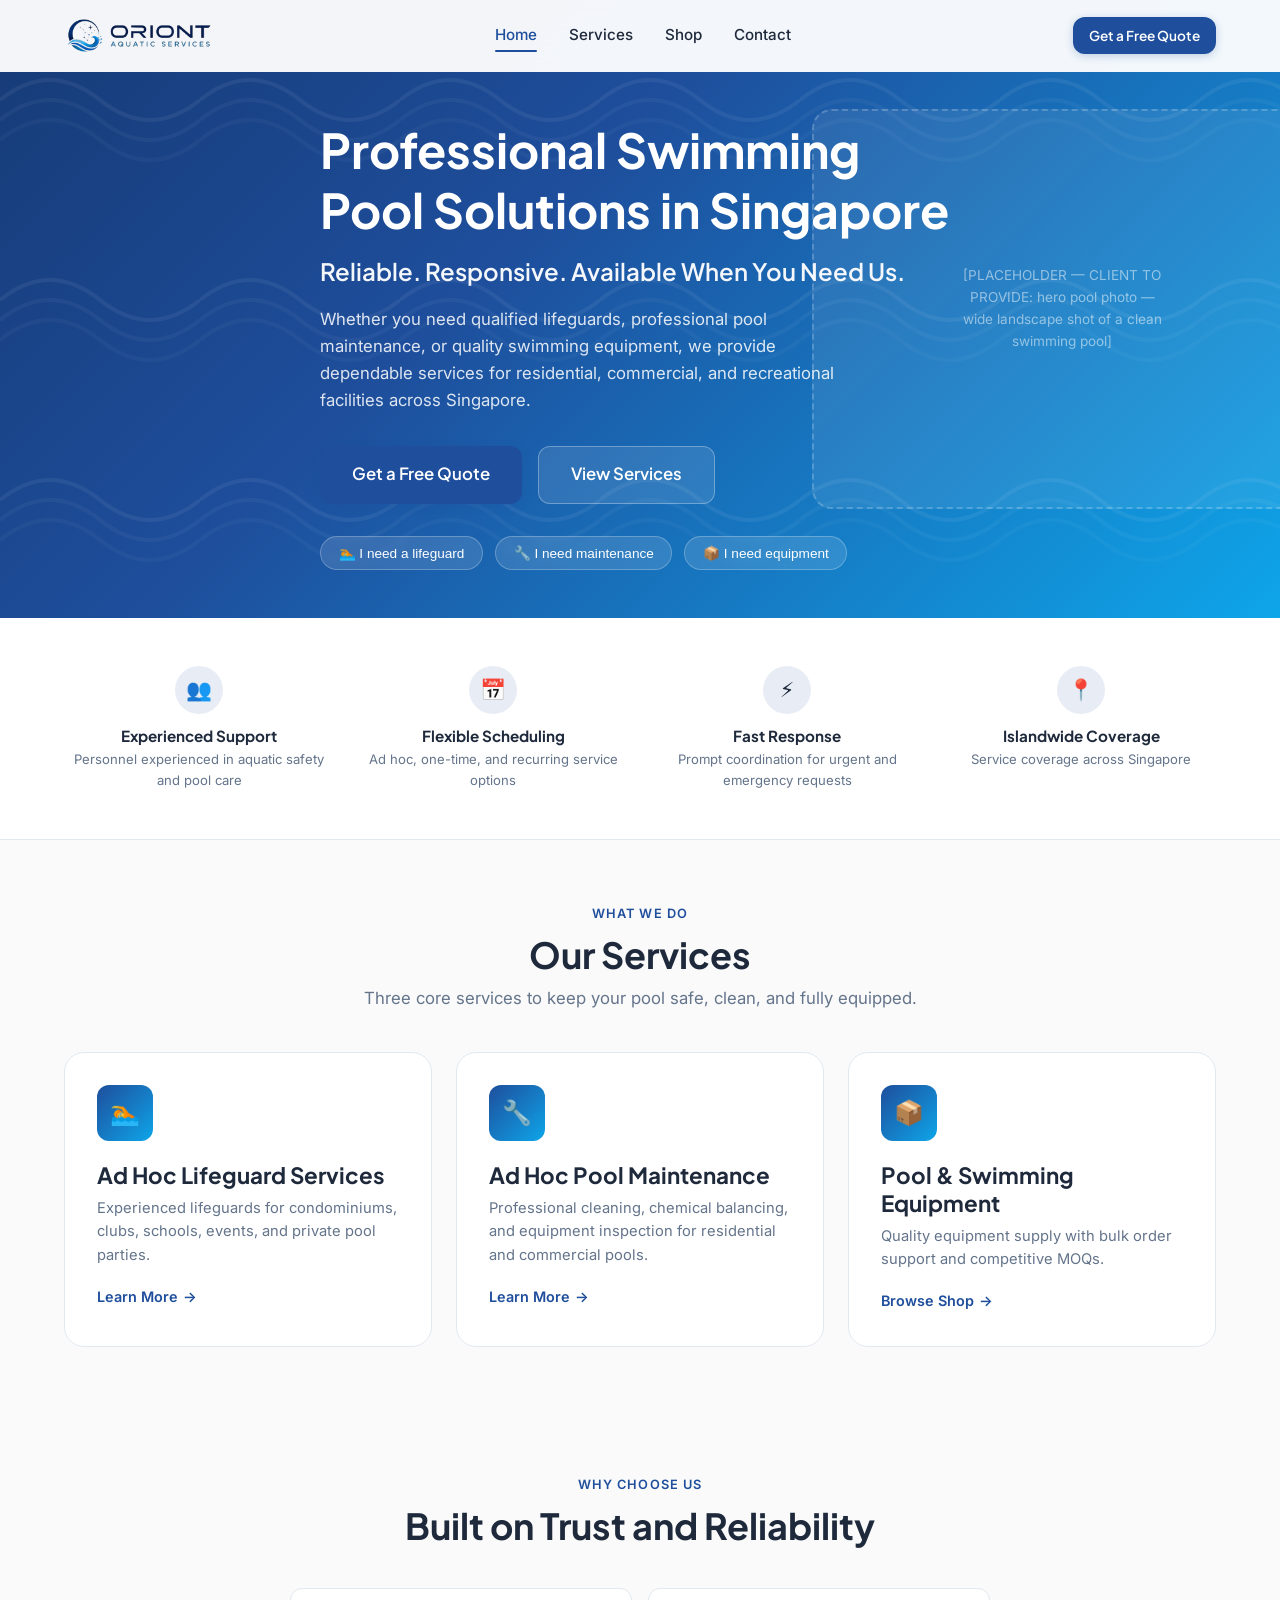
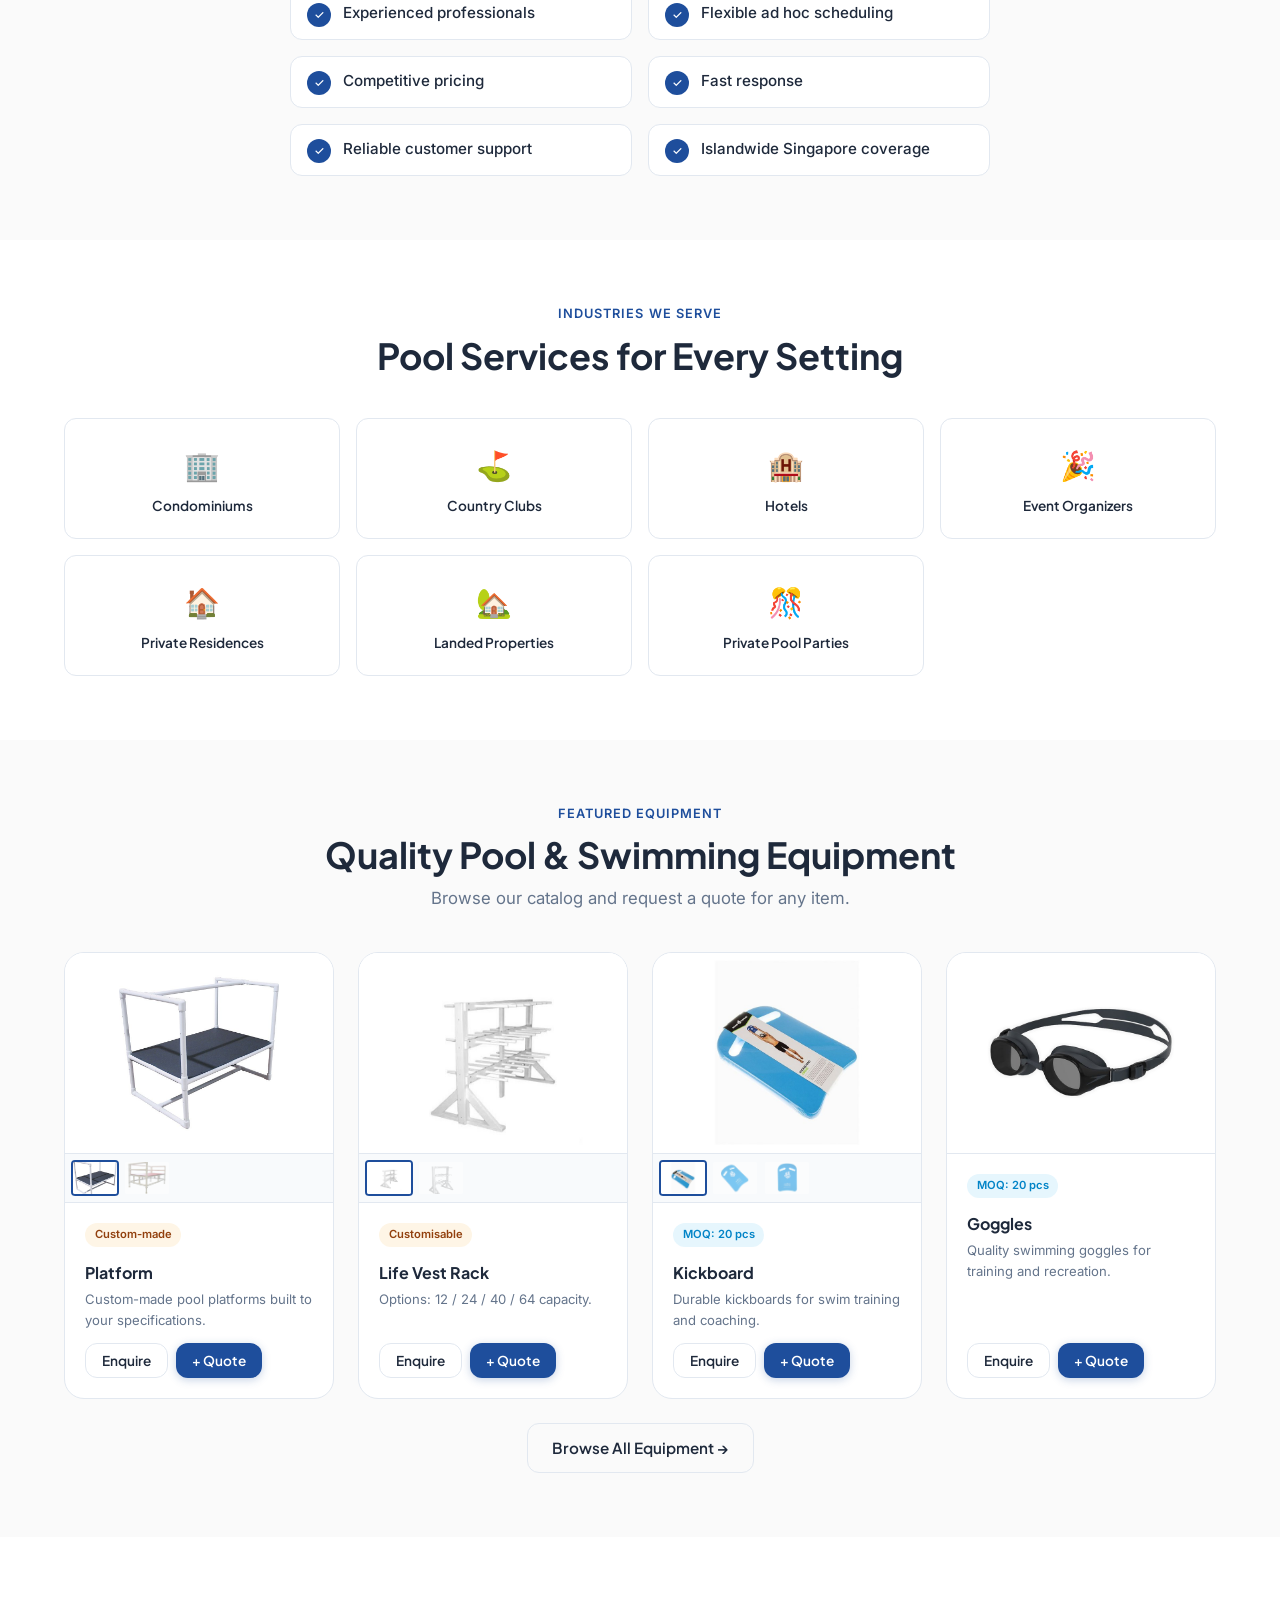
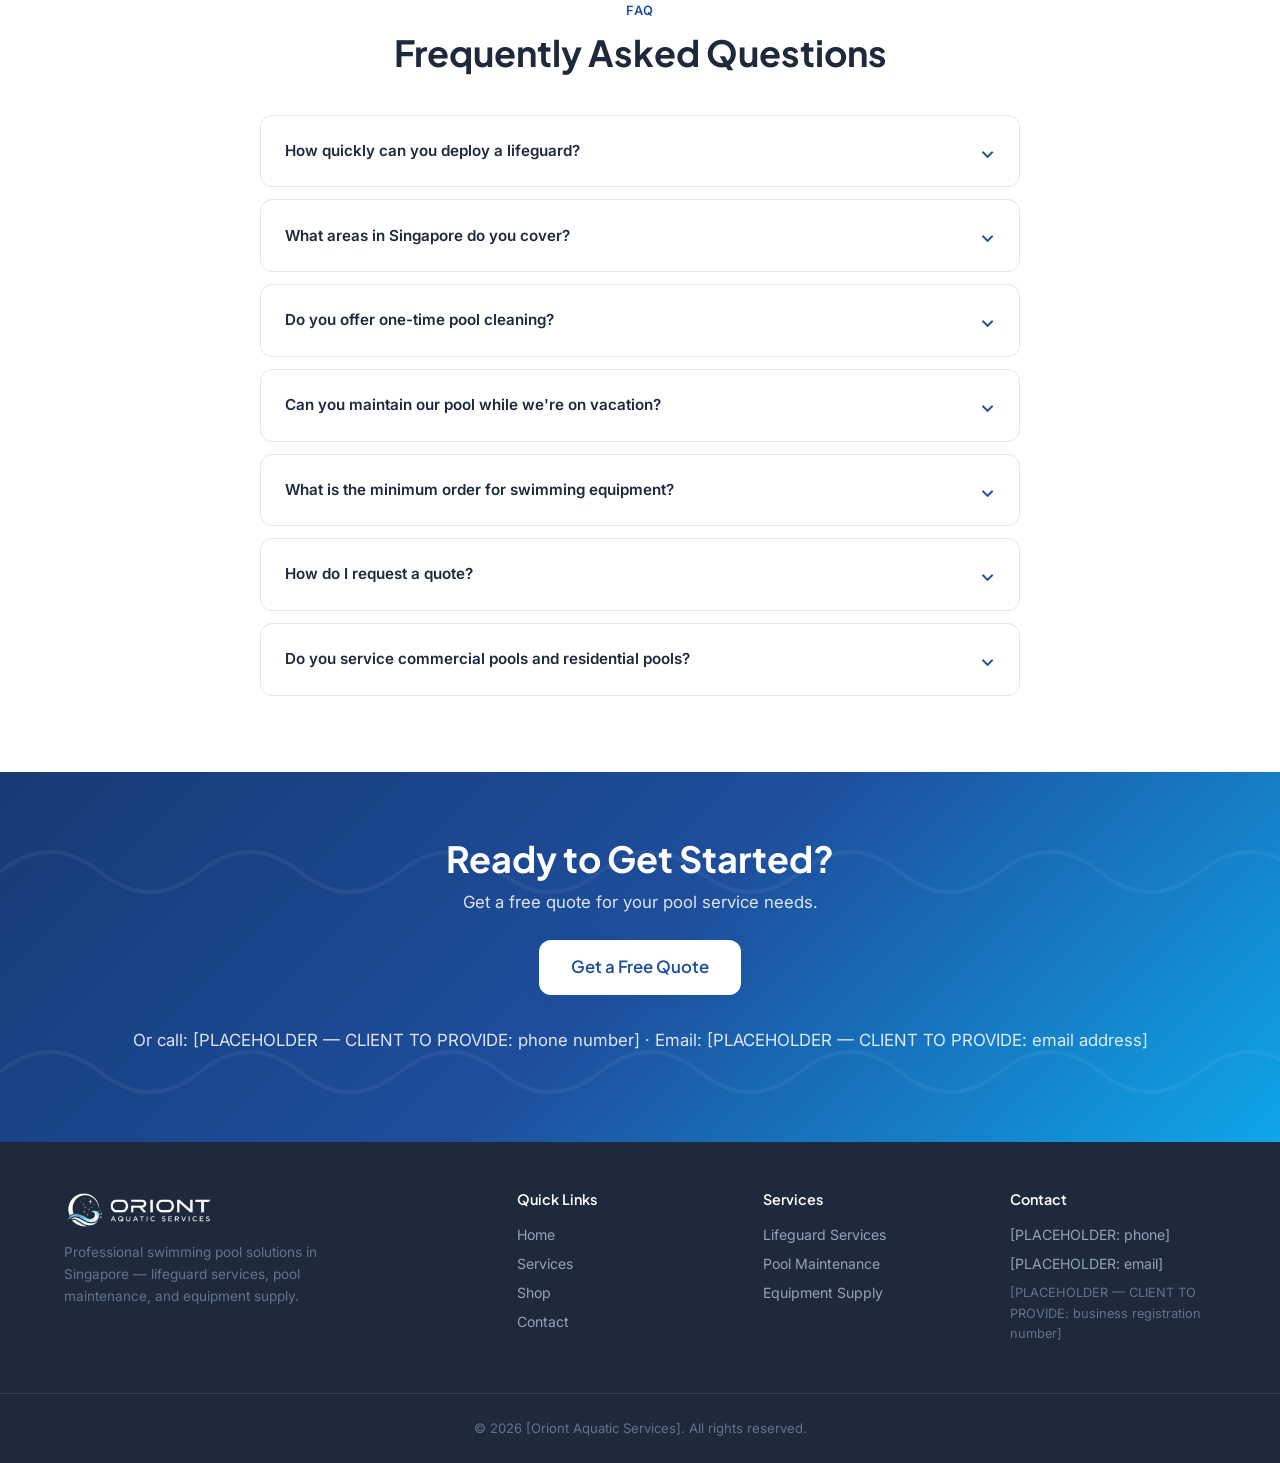
==== index.html @ c2a4c240 "Replace goggle_transparent.png with goggle_white.png, fix merge conflict" ====
<!DOCTYPE html>
<html lang="en">
<head>
  <meta charset="UTF-8">
  <meta name="viewport" content="width=device-width, initial-scale=1.0">
  <title>Oriont Aquatic Services | Lifeguard · Maintenance · Equipment Singapore</title>
  <meta name="description" content="Professional swimming pool solutions in Singapore — ad hoc lifeguard services, pool maintenance, and quality pool & swimming equipment supply. Get a free quote.">
  <link rel="preconnect" href="https://fonts.googleapis.com">
  <link rel="preconnect" href="https://fonts.gstatic.com" crossorigin>
  <link href="https://fonts.googleapis.com/css2?family=Plus+Jakarta+Sans:wght@400;500;600;700&family=Inter:wght@400;500;600&display=swap" rel="stylesheet">
  <link rel="stylesheet" href="css/style.css?v=11">
  <script type="application/ld+json">
  {
    "@context": "https://schema.org",
    "@type": "LocalBusiness",
    "name": "[Oriont Aquatic Services]",
    "description": "Professional swimming pool solutions in Singapore — lifeguard services, pool maintenance, and equipment supply.",
    "areaServed": "Singapore"
  }
  </script>
</head>
<body>

<!-- ===== HEADER ===== -->
<header class="header">
  <div class="container">
    <a href="index.html" class="logo">
      <img src="images/oriont-logo.png" alt="Oriont Aquatic Services">
    </a>
    <nav class="nav-links">
      <a href="index.html">Home</a>
      <a href="services.html">Services</a>
      <a href="shop.html">Shop</a>
      <a href="contact.html">Contact</a>
    </nav>
    <div class="nav-cta">
      <a href="contact.html" class="btn btn-primary btn-sm">Get a Free Quote</a>
      <button class="hamburger" aria-label="Menu"><span></span><span></span><span></span></button>
    </div>
  </div>
</header>

<!-- ===== HERO ===== -->
<section class="hero">
  <div class="container">
    <div class="hero-content">
      <h1>Professional Swimming Pool Solutions in Singapore</h1>
      <p class="subhead">Reliable. Responsive. Available When You Need Us.</p>
      <p class="hero-body">Whether you need qualified lifeguards, professional pool maintenance, or quality swimming equipment, we provide dependable services for residential, commercial, and recreational facilities across Singapore.</p>
      <div class="hero-cta-group">
        <a href="contact.html" class="btn btn-primary btn-lg">Get a Free Quote</a>
        <a href="services.html" class="btn btn-secondary btn-lg">View Services</a>
      </div>
      <div class="service-selector">
        <button class="service-chip" data-service="lifeguard">🏊 I need a lifeguard</button>
        <button class="service-chip" data-service="maintenance">🔧 I need maintenance</button>
        <button class="service-chip" data-service="equipment">📦 I need equipment</button>
      </div>
    </div>
    <div class="hero-image-placeholder">
      <span>[PLACEHOLDER — CLIENT TO PROVIDE: hero pool photo — wide landscape shot of a clean swimming pool]</span>
    </div>
  </div>
</section>

<!-- ===== TRUST INDICATORS ===== -->
<section class="trust-bar">
  <div class="container">
    <div class="trust-grid">
      <div class="trust-item">
        <div class="icon">👥</div>
        <h4>Experienced Support</h4>
        <p>Personnel experienced in aquatic safety and pool care</p>
      </div>
      <div class="trust-item">
        <div class="icon">📅</div>
        <h4>Flexible Scheduling</h4>
        <p>Ad hoc, one-time, and recurring service options</p>
      </div>
      <div class="trust-item">
        <div class="icon">⚡</div>
        <h4>Fast Response</h4>
        <p>Prompt coordination for urgent and emergency requests</p>
      </div>
      <div class="trust-item">
        <div class="icon">📍</div>
        <h4>Islandwide Coverage</h4>
        <p>Service coverage across Singapore</p>
      </div>
    </div>
  </div>
</section>

<!-- ===== SERVICES OVERVIEW ===== -->
<section class="section">
  <div class="container">
    <div class="section-header">
      <div class="eyebrow">What We Do</div>
      <h2>Our Services</h2>
      <p>Three core services to keep your pool safe, clean, and fully equipped.</p>
    </div>
    <div class="cards-grid">
      <a href="services.html#lifeguard" class="service-card">
        <div class="card-icon">🏊</div>
        <h3>Ad Hoc Lifeguard Services</h3>
        <p>Experienced lifeguards for condominiums, clubs, schools, events, and private pool parties.</p>
        <span class="card-link">Learn More</span>
      </a>
      <a href="services.html#maintenance" class="service-card">
        <div class="card-icon">🔧</div>
        <h3>Ad Hoc Pool Maintenance</h3>
        <p>Professional cleaning, chemical balancing, and equipment inspection for residential and commercial pools.</p>
        <span class="card-link">Learn More</span>
      </a>
      <a href="shop.html" class="service-card">
        <div class="card-icon">📦</div>
        <h3>Pool & Swimming Equipment</h3>
        <p>Quality equipment supply with bulk order support and competitive MOQs.</p>
        <span class="card-link">Browse Shop</span>
      </a>
    </div>
  </div>
</section>

<!-- ===== WHY CHOOSE US ===== -->
<section class="section">
  <div class="container">
    <div class="section-header">
      <div class="eyebrow">Why Choose Us</div>
      <h2>Built on Trust and Reliability</h2>
    </div>
    <div class="why-list">
      <div class="why-item"><span class="check">✓</span><span>Experienced professionals</span></div>
      <div class="why-item"><span class="check">✓</span><span>Flexible ad hoc scheduling</span></div>
      <div class="why-item"><span class="check">✓</span><span>Competitive pricing</span></div>
      <div class="why-item"><span class="check">✓</span><span>Fast response</span></div>
      <div class="why-item"><span class="check">✓</span><span>Reliable customer support</span></div>
      <div class="why-item"><span class="check">✓</span><span>Islandwide Singapore coverage</span></div>
    </div>
  </div>
</section>

<!-- ===== INDUSTRIES SERVED ===== -->
<section class="section" style="background: var(--color-surface);">
  <div class="container">
    <div class="section-header">
      <div class="eyebrow">Industries We Serve</div>
      <h2>Pool Services for Every Setting</h2>
    </div>
    <div class="industries-grid">
      <div class="industry-item"><div class="icon">🏢</div><h4>Condominiums</h4></div>
      <div class="industry-item"><div class="icon">⛳</div><h4>Country Clubs</h4></div>
      <div class="industry-item"><div class="icon">🏨</div><h4>Hotels</h4></div>
      <div class="industry-item"><div class="icon">🎉</div><h4>Event Organizers</h4></div>
      <div class="industry-item"><div class="icon">🏠</div><h4>Private Residences</h4></div>
      <div class="industry-item"><div class="icon">🏡</div><h4>Landed Properties</h4></div>
      <div class="industry-item"><div class="icon">🎊</div><h4>Private Pool Parties</h4></div>
    </div>
  </div>
</section>

<!-- ===== FEATURED PRODUCTS ===== -->
<section class="section">
  <div class="container">
    <div class="section-header">
      <div class="eyebrow">Featured Equipment</div>
      <h2>Quality Pool & Swimming Equipment</h2>
      <p>Browse our catalog and request a quote for any item.</p>
    </div>
    <div class="product-grid">
      <div class="product-card product-platform">
        <div class="product-gallery">
            <div class="gallery-main">
              <img src="images/products/platform-1.jpg" alt="Platform — custom-made">
              <img src="images/products/platform-2.jpg" alt="Platform — alternate view">
            </div>
            <div class="gallery-thumbs">
              <img src="images/products/platform-1.jpg" alt="" class="active">
              <img src="images/products/platform-2.jpg" alt="">
            </div>
          </div>
          <div class="product-info">
            <div class="gallery-badge-row">
              <span class="product-badge" style="background:rgba(245,158,11,0.1);color:#92400E;">Custom-made</span>
            </div>
            <h3>Platform</h3>
            <p class="desc">Custom-made pool platforms built to your specifications.</p>
            <div class="product-actions">
              <button class="btn btn-secondary btn-sm" data-enquire="Platform (Custom-made)">Enquire</button>
              <button class="btn btn-primary btn-sm" data-add-quote="Platform (Custom-made)">+ Quote</button>
            </div>
          </div>
      </div>
      <div class="product-card product-life-vest-rack">
        <div class="product-gallery">
            <div class="gallery-main">
              <img src="images/products/life-vest-rack-1.jpg" alt="Life Vest Rack">
              <img src="images/products/life-vest-rack-3.jpg" alt="Life Vest Rack — alternate view">
            </div>
            <div class="gallery-thumbs">
              <img src="images/products/life-vest-rack-1.jpg" alt="" class="active">
              <img src="images/products/life-vest-rack-3.jpg" alt="">
            </div>
          </div>
          <div class="product-info">
            <div class="gallery-badge-row">
              <span class="product-badge" style="background:rgba(245,158,11,0.1);color:#92400E;">Customisable</span>
            </div>
            <h3>Life Vest Rack</h3>
            <p class="desc">Options: 12 / 24 / 40 / 64 capacity.</p>
            <div class="product-actions">
              <button class="btn btn-secondary btn-sm" data-enquire="Life Vest Rack (Customisable — 12/24/40/64 capacity)">Enquire</button>
              <button class="btn btn-primary btn-sm" data-add-quote="Life Vest Rack (Customisable)">+ Quote</button>
            </div>
          </div>
      </div>
      <div class="product-card product-kickboard">
        <div class="product-gallery">
            <div class="gallery-main">
              <img src="images/products/kickboard-1.jpg" alt="Kickboard">
              <img src="images/products/kickboard-2.jpg" alt="Kickboard — alternate view">
              <img src="images/products/kickboard-3.jpg" alt="Kickboard — alternate view">
            </div>
            <div class="gallery-thumbs">
              <img src="images/products/kickboard-1.jpg" alt="" class="active">
              <img src="images/products/kickboard-2.jpg" alt="">
              <img src="images/products/kickboard-3.jpg" alt="">
            </div>
          </div>
          <div class="product-info">
            <div class="gallery-badge-row">
              <span class="product-badge moq">MOQ: 20 pcs</span>
            </div>
            <h3>Kickboard</h3>
            <p class="desc">Durable kickboards for swim training and coaching.</p>
            <div class="product-actions">
              <button class="btn btn-secondary btn-sm" data-enquire="Kickboard" data-moq="20">Enquire</button>
              <button class="btn btn-primary btn-sm" data-add-quote="Kickboard" data-moq="20">+ Quote</button>
            </div>
          </div>
      </div>
      <div class="product-card product-goggle">
        <div class="product-gallery">
            <div class="gallery-main">
              <img src="images/products/goggle_white.png" alt="Swimming Goggle">
            </div>
          </div>
          <div class="product-info">
            <div class="gallery-badge-row">
              <span class="product-badge moq">MOQ: 20 pcs</span>
            </div>
            <h3>Goggles</h3>
            <p class="desc">Quality swimming goggles for training and recreation.</p>
            <div class="product-actions">
              <button class="btn btn-secondary btn-sm" data-enquire="Goggles" data-moq="20">Enquire</button>
              <button class="btn btn-primary btn-sm" data-add-quote="Goggles" data-moq="20">+ Quote</button>
            </div>
          </div>
      </div>
    </div>
    <div class="text-center mt-3">
      <a href="shop.html" class="btn btn-secondary">Browse All Equipment →</a>
    </div>
  </div>
</section>

<!-- ===== FAQ ===== -->
<section class="section" style="background: var(--color-surface);">
  <div class="container">
    <div class="section-header">
      <div class="eyebrow">FAQ</div>
      <h2>Frequently Asked Questions</h2>
    </div>
    <div class="faq-list">
      <div class="faq-item">
        <div class="faq-question">How quickly can you deploy a lifeguard? <span class="arrow">⌄</span></div>
        <div class="faq-answer"><p>We aim to respond to urgent requests as promptly as possible. Response time depends on availability and location. Contact us for same-day or next-day coordination.</p></div>
      </div>
      <div class="faq-item">
        <div class="faq-question">What areas in Singapore do you cover? <span class="arrow">⌄</span></div>
        <div class="faq-answer"><p>We provide pool services across Singapore, including condominiums, private residences, commercial properties, and recreational facilities.</p></div>
      </div>
      <div class="faq-item">
        <div class="faq-question">Do you offer one-time pool cleaning? <span class="arrow">⌄</span></div>
        <div class="faq-answer"><p>Yes. Our ad hoc pool maintenance includes one-time cleaning, weekly maintenance, emergency service, and vacation property maintenance.</p></div>
      </div>
      <div class="faq-item">
        <div class="faq-question">Can you maintain our pool while we're on vacation? <span class="arrow">⌄</span></div>
        <div class="faq-answer"><p>Yes. Vacation property maintenance is one of our service options. We can schedule regular visits to keep your pool clean and safe while you're away.</p></div>
      </div>
      <div class="faq-item">
        <div class="faq-question">What is the minimum order for swimming equipment? <span class="arrow">⌄</span></div>
        <div class="faq-answer"><p>Minimum order quantities vary by product. Swimming equipment typically has a MOQ of 20 pieces. Contact us for specific MOQ details per item.</p></div>
      </div>
      <div class="faq-item">
        <div class="faq-question">How do I request a quote? <span class="arrow">⌄</span></div>
        <div class="faq-answer"><p>Click "Get a Free Quote" anywhere on our site, fill out the quote form with your service or product needs, and we'll get back to you. You can also reach us.</p></div>
      </div>
      <div class="faq-item">
        <div class="faq-question">Do you service commercial pools and residential pools? <span class="arrow">⌄</span></div>
        <div class="faq-answer"><p>Yes. We provide lifeguard services and pool maintenance for both commercial facilities (condominiums, clubs, hotels, schools) and private residential pools.</p></div>
      </div>
    </div>
  </div>
</section>

<!-- ===== CONTACT CTA ===== -->
<section class="cta-section section">
  <div class="container">
    <h2>Ready to Get Started?</h2>
    <p>Get a free quote for your pool service needs.</p>
    <div class="hero-cta-group" style="justify-content: center;">
      <a href="contact.html" class="btn btn-primary btn-lg" style="background:#fff;color:var(--color-primary);">Get a Free Quote</a>
    </div>
    <div class="contact-info">
      <p>Or call: [PLACEHOLDER — CLIENT TO PROVIDE: phone number] · Email: [PLACEHOLDER — CLIENT TO PROVIDE: email address]</p>
    </div>
  </div>
</section>

<!-- ===== FOOTER ===== -->
<footer class="footer">
  <div class="container">
    <div class="footer-brand">
      <a href="index.html" class="logo"><img src="images/oriont-logo-light.png" alt="Oriont Aquatic Services"></a>
      <p>Professional swimming pool solutions in Singapore — lifeguard services, pool maintenance, and equipment supply.</p>
    </div>
    <div>
      <h4>Quick Links</h4>
      <a href="index.html">Home</a>
      <a href="services.html">Services</a>
      <a href="shop.html">Shop</a>
      <a href="contact.html">Contact</a>
    </div>
    <div>
      <h4>Services</h4>
      <a href="services.html#lifeguard">Lifeguard Services</a>
      <a href="services.html#maintenance">Pool Maintenance</a>
      <a href="shop.html">Equipment Supply</a>
    </div>
    <div>
      <h4>Contact</h4>
      <a href="tel:+65XXXXXXXX">[PLACEHOLDER: phone]</a>
      
      <a href="mailto:info@example.com">[PLACEHOLDER: email]</a>
      <p style="color:#64748B;font-size:0.8rem;margin-top:0.5rem;">[PLACEHOLDER — CLIENT TO PROVIDE: business registration number]</p>
    </div>
  </div>
  <div class="footer-bottom">
    © 2026 [Oriont Aquatic Services]. All rights reserved.
  </div>
</footer>

<!-- ===== MOBILE STICKY CTA BAR ===== -->
<div class="mobile-cta-bar">
  <div class="bar-content">
    <a href="contact.html" class="btn btn-primary">Get a Quote</a>
  </div>
</div>

<!-- ===== QUOTE INDICATOR + MODAL ===== -->
<a href="#" class="quote-indicator btn btn-primary">
  📋 Quote List <span class="quote-count">0</span>
</a>
<div class="modal-overlay">
  <div class="modal">
    <button class="modal-close">×</button>
    <h3>Your Quote List</h3>
    <div class="quote-items"></div>
    <a href="contact.html?quote=1" class="btn btn-primary btn-block">Submit Quote Request</a>
  </div>
</div>

<script src="js/main.js?v=6"></script>
</body>
</html>
---- css/style.css ----
/* ============================================
   POOL SERVICES WEBSITE — DESIGN SYSTEM
   ============================================ */

:root {
  /* Colors */
  --color-primary: #1E4E9C;
  --color-primary-dark: #163A75;
  --color-primary-light: #93C5FD;
  --color-base: #FAFAFA;
  --color-surface: #FFFFFF;
  --color-text: #1E293B;
  --color-text-muted: #64748B;
  --color-border: #E2E8F0;
  --color-accent: #0EA5E9;
  --color-accent-dark: #0284C7;

  /* Typography */
  --font-heading: 'Plus Jakarta Sans', system-ui, -apple-system, sans-serif;
  --font-body: 'Inter', system-ui, -apple-system, sans-serif;

  /* Spacing & Radius */
  --radius-sm: 8px;
  --radius-md: 12px;
  --radius-lg: 20px;
  --shadow-card: 0 1px 3px rgba(0,0,0,0.08), 0 1px 2px rgba(0,0,0,0.04);
  --shadow-hover: 0 4px 16px rgba(30,78,156,0.12);
  --shadow-hero: 0 8px 32px rgba(0,0,0,0.12);
  --max-width: 1200px;
  --header-height: 72px;
}

/* ============================================
   RESET & BASE
   ============================================ */
*, *::before, *::after { box-sizing: border-box; margin: 0; padding: 0; }

html { scroll-behavior: smooth; font-size: 16px; }

body {
  font-family: var(--font-body);
  color: var(--color-text);
  background: var(--color-base);
  line-height: 1.6;
  -webkit-font-smoothing: antialiased;
  overflow-x: hidden;
}

h1, h2, h3, h4 { font-family: var(--font-heading); font-weight: 700; line-height: 1.25; color: var(--color-text); }
h1 { font-size: clamp(1.8rem, 4vw, 3rem); }
h2 { font-size: clamp(1.5rem, 3vw, 2.25rem); }
h3 { font-size: clamp(1.15rem, 2vw, 1.4rem); }
p { margin-bottom: 1rem; color: var(--color-text-muted); }
a { text-decoration: none; color: var(--color-primary); transition: color 0.2s; }
a:hover { color: var(--color-primary-dark); }
img { max-width: 100%; display: block; }
ul { list-style: none; }

/* ============================================
   LAYOUT HELPERS
   ============================================ */
.container { max-width: var(--max-width); margin: 0 auto; padding: 0 1.5rem; }
.section { padding: 4rem 0; }
.section-tight { padding: 3rem 0; }
.text-center { text-align: center; }
.mt-1 { margin-top: 0.5rem; } .mt-2 { margin-top: 1rem; } .mt-3 { margin-top: 1.5rem; }
.mb-1 { margin-bottom: 0.5rem; } .mb-2 { margin-bottom: 1rem; } .mb-3 { margin-bottom: 1.5rem; }
.eyebrow { font-size: 0.8rem; font-weight: 600; letter-spacing: 0.08em; text-transform: uppercase; color: var(--color-primary); margin-bottom: 0.5rem; }

/* ============================================
   BUTTONS
   ============================================ */
.btn {
  display: inline-flex; align-items: center; gap: 0.5rem;
  padding: 0.75rem 1.5rem; border-radius: var(--radius-md);
  font-family: var(--font-heading); font-weight: 600; font-size: 0.95rem;
  border: none; cursor: pointer; transition: all 0.25s ease;
  text-decoration: none; white-space: nowrap;
}
.btn-primary {
  background: var(--color-primary); color: #fff;
  box-shadow: 0 2px 8px rgba(30,78,156,0.25);
}
.btn-primary:hover { background: var(--color-primary-dark); color: #fff; transform: translateY(-1px); box-shadow: 0 4px 16px rgba(30,78,156,0.3); }
.btn-secondary {
  background: transparent; color: var(--color-text); border: 1.5px solid var(--color-border);
}
.btn-secondary:hover { border-color: var(--color-primary); color: var(--color-primary); }
.btn-sm { padding: 0.5rem 1rem; font-size: 0.85rem; }
.btn-lg { padding: 0.9rem 2rem; font-size: 1.05rem; }
.btn-block { width: 100%; justify-content: center; }

/* Ripple hover effect */
.btn-primary { position: relative; overflow: hidden; }
.btn-primary::after {
  content: ''; position: absolute; top: 50%; left: 50%;
  width: 0; height: 0; border-radius: 50%; background: rgba(255,255,255,0.3);
  transform: translate(-50%, -50%); transition: width 0.5s, height 0.5s;
}
.btn-primary:hover::after { width: 300px; height: 300px; }

/* ============================================
   HEADER / NAV
   ============================================ */
.header {
  position: fixed; top: 0; left: 0; right: 0; z-index: 1000;
  height: var(--header-height); display: flex; align-items: center;
  background: rgba(255,255,255,0.95); backdrop-filter: blur(12px);
  border-bottom: 1px solid transparent; transition: all 0.3s ease;
}
.header.scrolled { border-bottom-color: var(--color-border); box-shadow: 0 1px 8px rgba(0,0,0,0.05); }
.header .container { display: flex; align-items: center; justify-content: space-between; width: 100%; }

.logo { display: flex; align-items: center; gap: 0.5rem; font-family: var(--font-heading); font-weight: 700; font-size: 1.1rem; color: var(--color-text); }
.logo img { height: 40px; width: auto; object-fit: contain; }
.footer .logo img { height: 40px; }
.logo-icon { width: 36px; height: 36px; border-radius: var(--radius-sm); background: var(--color-primary); display: flex; align-items: center; justify-content: center; color: #fff; font-size: 1.2rem; }

.nav-links { display: flex; align-items: center; gap: 2rem; }
.nav-links a { color: var(--color-text); font-weight: 500; font-size: 0.95rem; position: relative; }
.nav-links a:hover, .nav-links a.active { color: var(--color-primary); }
.nav-links a.active::after { content: ''; position: absolute; bottom: -4px; left: 0; right: 0; height: 2px; background: var(--color-primary); border-radius: 1px; }
.nav-cta { display: flex; align-items: center; gap: 0.75rem; }

.hamburger { display: none; flex-direction: column; gap: 5px; cursor: pointer; background: none; border: none; padding: 0; }
.hamburger span { width: 24px; height: 2px; background: var(--color-text); border-radius: 1px; transition: all 0.3s; }
.hamburger.open span:nth-child(1) { transform: rotate(45deg) translate(5px, 5px); }
.hamburger.open span:nth-child(2) { opacity: 0; }
.hamburger.open span:nth-child(3) { transform: rotate(-45deg) translate(5px, -5px); }

/* ============================================
   HERO
   ============================================ */
.hero {
  position: relative; min-height: 600px; display: flex; align-items: center;
  padding-top: var(--header-height);
  background: linear-gradient(135deg, #163A75 0%, #1E4E9C 40%, #0EA5E9 100%);
  overflow: hidden;
}
.hero::before {
  content: ''; position: absolute; inset: 0;
  background: url("data:image/svg+xml,%3Csvg xmlns='http://www.w3.org/2000/svg' width='100' height='100' viewBox='0 0 100 100'%3E%3Cpath d='M0 50 Q25 30 50 50 T100 50' stroke='rgba(255,255,255,0.06)' fill='none' stroke-width='2'/%3E%3Cpath d='M0 60 Q25 40 50 60 T100 60' stroke='rgba(255,255,255,0.04)' fill='none' stroke-width='2'/%3E%3Cpath d='M0 70 Q25 50 50 70 T100 70' stroke='rgba(255,255,255,0.03)' fill='none' stroke-width='2'/%3E%3C/svg%3E");
  background-size: 200px;
}
.hero-content { position: relative; z-index: 2; max-width: 640px; padding: 3rem 0; }
.hero h1 { color: #fff; margin-bottom: 0.75rem; }
.hero .subhead { font-size: clamp(1.1rem, 2.5vw, 1.5rem); color: rgba(255,255,255,0.95); font-weight: 600; margin-bottom: 1rem; font-family: var(--font-heading); }
.hero .hero-body { font-size: 1.05rem; color: rgba(255,255,255,0.85); margin-bottom: 2rem; max-width: 540px; }
.hero-cta-group { display: flex; gap: 1rem; flex-wrap: wrap; margin-bottom: 2rem; }
.hero .btn-secondary { background: rgba(255,255,255,0.1); color: #fff; border-color: rgba(255,255,255,0.3); }
.hero .btn-secondary:hover { background: rgba(255,255,255,0.2); border-color: rgba(255,255,255,0.5); }

/* Service selector */
.service-selector { display: flex; gap: 0.75rem; flex-wrap: wrap; }
.service-chip {
  background: rgba(255,255,255,0.12); border: 1px solid rgba(255,255,255,0.25);
  color: #fff; padding: 0.5rem 1.1rem; border-radius: 999px; font-size: 0.85rem;
  font-weight: 500; cursor: pointer; transition: all 0.25s; backdrop-filter: blur(4px);
}
.service-chip:hover { background: rgba(255,255,255,0.22); border-color: rgba(255,255,255,0.45); }
.service-chip.selected { background: #fff; color: var(--color-primary); border-color: #fff; }

/* Hero placeholder image area */
.hero-image-placeholder {
  position: absolute; right: -2rem; top: 50%; transform: translateY(-50%);
  width: 45%; max-width: 500px; height: 400px;
  border-radius: var(--radius-lg); background: rgba(255,255,255,0.08);
  border: 2px dashed rgba(255,255,255,0.2); display: flex; align-items: center; justify-content: center;
  z-index: 1;
}
.hero-image-placeholder span { color: rgba(255,255,255,0.5); font-size: 0.85rem; text-align: center; max-width: 200px; }

/* ============================================
   TRUST INDICATORS
   ============================================ */
.trust-bar { background: var(--color-surface); border-bottom: 1px solid var(--color-border); }
.trust-grid { display: grid; grid-template-columns: repeat(4, 1fr); gap: 1.5rem; padding: 2.5rem 0; }
.trust-item { text-align: center; padding: 0.5rem; border-radius: var(--radius-md); transition: all 0.25s; cursor: default; }
.trust-item:hover { background: rgba(30,78,156,0.04); transform: translateY(-2px); }
.trust-item .icon { width: 48px; height: 48px; margin: 0 auto 0.75rem; border-radius: 50%; background: rgba(30,78,156,0.1); display: flex; align-items: center; justify-content: center; font-size: 1.3rem; }
.trust-item h4 { font-size: 0.95rem; margin-bottom: 0.25rem; }
.trust-item p { font-size: 0.82rem; margin-bottom: 0; }

/* ============================================
   SERVICE CARDS
   ============================================ */
.cards-grid { display: grid; grid-template-columns: repeat(3, 1fr); gap: 1.5rem; }
.service-card {
  background: var(--color-surface); border-radius: var(--radius-lg); padding: 2rem;
  border: 1px solid var(--color-border); transition: all 0.3s ease; position: relative; overflow: hidden;
}
.service-card::before { content: ''; position: absolute; bottom: 0; left: 0; right: 0; height: 3px; background: var(--color-primary); transform: scaleX(0); transform-origin: left; transition: transform 0.3s; }
.service-card:hover { box-shadow: var(--shadow-hover); border-color: var(--color-primary-light); transform: translateY(-4px); }
.service-card:hover::before { transform: scaleX(1); }
.service-card .card-icon { width: 56px; height: 56px; border-radius: var(--radius-md); background: linear-gradient(135deg, var(--color-primary), var(--color-accent)); display: flex; align-items: center; justify-content: center; font-size: 1.5rem; margin-bottom: 1.25rem; }
.service-card h3 { margin-bottom: 0.5rem; }
.service-card p { font-size: 0.92rem; margin-bottom: 1rem; }
.service-card .card-link { font-weight: 600; font-size: 0.9rem; display: inline-flex; align-items: center; gap: 0.3rem; }
.service-card .card-link::after { content: '→'; transition: transform 0.2s; }
.service-card .card-link:hover::after { transform: translateX(3px); }

/* ============================================
   ABOUT SUMMARY
   ============================================ */
.about-summary { display: grid; grid-template-columns: 1fr 1fr; gap: 3rem; align-items: center; }
.about-image-placeholder {
  border-radius: var(--radius-lg); min-height: 320px; background: linear-gradient(135deg, #E2E8F0, #CBD5E1);
  border: 2px dashed var(--color-border); display: flex; align-items: center; justify-content: center; color: var(--color-text-muted); font-size: 0.85rem; text-align: center; padding: 1rem;
}

/* ============================================
   WHY CHOOSE US
   ============================================ */
.why-list { display: grid; grid-template-columns: 1fr 1fr; gap: 1rem; max-width: 700px; margin: 0 auto; }
.why-item { display: flex; align-items: flex-start; gap: 0.75rem; padding: 0.75rem 1rem; border-radius: var(--radius-md); background: var(--color-surface); border: 1px solid var(--color-border); }
.why-item .check { width: 24px; height: 24px; border-radius: 50%; background: var(--color-primary); color: #fff; display: flex; align-items: center; justify-content: center; font-size: 0.75rem; flex-shrink: 0; margin-top: 2px; }
.why-item span { font-weight: 500; font-size: 0.95rem; color: var(--color-text); }

/* ============================================
   INDUSTRIES GRID
   ============================================ */
.industries-grid { display: grid; grid-template-columns: repeat(4, 1fr); gap: 1rem; }
.industry-item { background: var(--color-surface); border: 1px solid var(--color-border); border-radius: var(--radius-md); padding: 1.5rem 1rem; text-align: center; transition: all 0.25s; }
.industry-item:hover { border-color: var(--color-primary-light); transform: translateY(-2px); box-shadow: var(--shadow-card); }
.industry-item .icon { font-size: 1.8rem; margin-bottom: 0.5rem; }
.industry-item h4 { font-size: 0.85rem; font-weight: 600; }

/* ============================================
   PRODUCT CARDS
   ============================================ */
.product-grid { display: grid; grid-template-columns: repeat(4, 1fr); gap: 1.5rem; }
.product-card {
  background: var(--color-surface); border-radius: var(--radius-lg); overflow: hidden;
  border: 1px solid var(--color-border); transition: all 0.3s ease; display: flex; flex-direction: column;
}
.product-card:hover { box-shadow: var(--shadow-hover); border-color: var(--color-primary-light); transform: translateY(-3px); }
.product-image-placeholder {
  aspect-ratio: 4/3; background: linear-gradient(135deg, #E2E8F0, #F1F5F9);
  border-bottom: 1px solid var(--color-border); display: flex; align-items: center; justify-content: center; color: var(--color-text-muted); font-size: 0.8rem; text-align: center; padding: 1rem;
}
.product-info { padding: 1.25rem; display: flex; flex-direction: column; flex: 1; }
.product-badge { display: inline-block; font-size: 0.7rem; font-weight: 600; padding: 0.2rem 0.6rem; border-radius: 999px; background: rgba(30,78,156,0.1); color: var(--color-primary); margin-bottom: 0.5rem; width: fit-content; }
.product-badge.moq { background: rgba(14,165,233,0.1); color: var(--color-accent-dark); }
.product-card h3 { font-size: 1rem; margin-bottom: 0.35rem; }
.product-card .desc { font-size: 0.82rem; margin-bottom: 0.75rem; flex: 1; }
.product-actions { display: flex; gap: 0.5rem; margin-top: auto; }

/* ============================================
   FAQ ACCORDION
   ============================================ */
.faq-list { max-width: 760px; margin: 0 auto; }
.faq-item { background: var(--color-surface); border: 1px solid var(--color-border); border-radius: var(--radius-md); margin-bottom: 0.75rem; overflow: hidden; transition: box-shadow 0.2s; }
.faq-item:hover { box-shadow: var(--shadow-card); }
.faq-question { padding: 1.25rem 1.5rem; cursor: pointer; display: flex; justify-content: space-between; align-items: center; font-weight: 600; font-size: 0.95rem; color: var(--color-text); user-select: none; }
.faq-question .arrow { transition: transform 0.3s; font-size: 1.2rem; color: var(--color-primary); flex-shrink: 0; margin-left: 1rem; }
.faq-item.open .faq-question .arrow { transform: rotate(180deg); }
.faq-answer { max-height: 0; overflow: hidden; transition: max-height 0.3s ease, padding 0.3s ease; padding: 0 1.5rem; }
.faq-item.open .faq-answer { max-height: 300px; padding-bottom: 1.25rem; }
.faq-answer p { font-size: 0.9rem; margin-bottom: 0; }

/* ============================================
   CONTACT CTA SECTION
   ============================================ */
.cta-section { background: linear-gradient(135deg, var(--color-primary-dark), var(--color-primary), var(--color-accent)); position: relative; overflow: hidden; }
.cta-section::before {
  content: ''; position: absolute; inset: 0;
  background: url("data:image/svg+xml,%3Csvg xmlns='http://www.w3.org/2000/svg' width='100' height='100'%3E%3Cpath d='M0 50 Q25 30 50 50 T100 50' stroke='rgba(255,255,255,0.05)' fill='none' stroke-width='2'/%3E%3C/svg%3E");
  background-size: 200px;
}
.cta-section .container { position: relative; z-index: 2; text-align: center; }
.cta-section h2 { color: #fff; margin-bottom: 0.5rem; }
.cta-section p { color: rgba(255,255,255,0.85); font-size: 1.05rem; margin-bottom: 1.5rem; }
.cta-section .btn-secondary { background: rgba(255,255,255,0.15); color: #fff; border-color: rgba(255,255,255,0.4); }
.cta-section .contact-info { margin-top: 1.5rem; color: rgba(255,255,255,0.8); font-size: 0.9rem; }

/* ============================================
   FORM
   ============================================ */
.form-card { background: var(--color-surface); border-radius: var(--radius-lg); padding: 2.5rem; box-shadow: var(--shadow-card); border: 1px solid var(--color-border); }
.form-group { margin-bottom: 1.25rem; }
.form-group label { display: block; font-weight: 500; font-size: 0.88rem; margin-bottom: 0.4rem; color: var(--color-text); }
.form-group label .req { color: #ef4444; }
.form-group input, .form-group select, .form-group textarea {
  width: 100%; padding: 0.75rem 1rem; border: 1.5px solid var(--color-border);
  border-radius: var(--radius-sm); font-family: var(--font-body); font-size: 0.95rem;
  color: var(--color-text); background: var(--color-base); transition: border-color 0.2s;
}
.form-group input:focus, .form-group select:focus, .form-group textarea:focus { outline: none; border-color: var(--color-primary); box-shadow: 0 0 0 3px rgba(30,78,156,0.1); }
.form-group textarea { resize: vertical; min-height: 100px; }
.form-row { display: grid; grid-template-columns: 1fr 1fr; gap: 1rem; }
.form-note { font-size: 0.82rem; color: var(--color-text-muted); margin-top: 0.5rem; }
.form-success { display: none; padding: 1rem 1.25rem; border-radius: var(--radius-md); background: rgba(30,78,156,0.1); border: 1px solid var(--color-primary-light); color: var(--color-primary-dark); font-size: 0.9rem; margin-bottom: 1.5rem; }
.form-success.show { display: block; }

/* ============================================
   FOOTER
   ============================================ */
.footer { background: #1E293B; color: #CBD5E1; padding: 3rem 0 1.5rem; }
.footer .container { display: grid; grid-template-columns: 2fr 1fr 1fr 1fr; gap: 2.5rem; }
.footer h4 { color: #fff; font-size: 0.9rem; margin-bottom: 1rem; font-weight: 600; }
.footer a { color: #94A3B8; font-size: 0.88rem; display: block; margin-bottom: 0.4rem; }
.footer a:hover { color: var(--color-primary-light); }
.footer .footer-brand p { color: #64748B; font-size: 0.85rem; margin-top: 0.75rem; max-width: 300px; }
.footer-bottom { border-top: 1px solid #334155; padding-top: 1.5rem; margin-top: 2rem; text-align: center; font-size: 0.82rem; color: #64748B; }

/* ============================================
   MOBILE STICKY CTA BAR
   ============================================ */
.mobile-cta-bar {
  display: none; position: fixed; bottom: 0; left: 0; right: 0; z-index: 999;
  background: rgba(255,255,255,0.98); backdrop-filter: blur(12px);
  border-top: 1px solid var(--color-border); padding: 0.75rem 1rem;
  box-shadow: 0 -2px 12px rgba(0,0,0,0.08); transition: transform 0.3s ease;
}
.mobile-cta-bar.hidden { transform: translateY(100%); }
.mobile-cta-bar .bar-content { display: flex; gap: 0.75rem; }
.mobile-cta-bar .btn { flex: 1; justify-content: center; }

/* ============================================
   WAVE DIVIDER
   ============================================ */
.wave-divider { width: 100%; height: 60px; display: block; }
.wave-divider svg { width: 100%; height: 100%; display: block; }

/* ============================================
   PAGE HERO (sub-pages)
   ============================================ */
.page-hero { padding: calc(var(--header-height) + 2rem) 0 3rem; background: linear-gradient(135deg, #163A75 0%, #1E4E9C 60%, #0EA5E9 100%); text-align: center; }
.page-hero h1 { color: #fff; margin-bottom: 0.5rem; }
.page-hero p { color: rgba(255,255,255,0.85); font-size: 1.1rem; max-width: 580px; margin: 0 auto; }

/* ============================================
   SECTION HEADER
   ============================================ */
.section-header { text-align: center; margin-bottom: 2.5rem; }
.section-header h2 { margin-bottom: 0.5rem; }
.section-header p { font-size: 1.05rem; max-width: 600px; margin: 0 auto; }

/* ============================================
   SERVICE DETAIL (Services page)
   ============================================ */
.service-detail { padding: 3rem 0; border-bottom: 1px solid var(--color-border); }
.service-detail:last-child { border-bottom: none; }
.service-detail .detail-content { display: grid; grid-template-columns: 1fr 1fr; gap: 2.5rem; align-items: start; }
.service-detail .detail-image-placeholder { border-radius: var(--radius-lg); min-height: 260px; background: linear-gradient(135deg, #E2E8F0, #F1F5F9); border: 2px dashed var(--color-border); display: flex; align-items: center; justify-content: center; color: var(--color-text-muted); font-size: 0.82rem; text-align: center; padding: 1rem; }
.detail-list { display: grid; grid-template-columns: 1fr 1fr; gap: 0.5rem; margin: 1rem 0; }
.detail-list li { display: flex; align-items: center; gap: 0.5rem; font-size: 0.9rem; color: var(--color-text); }
.detail-list li::before { content: '✓'; color: var(--color-primary); font-weight: 700; }

/* ============================================
   SHOP FILTER
   ============================================ */
.shop-filter { display: flex; gap: 0.75rem; margin-bottom: 2rem; flex-wrap: wrap; }
.filter-btn { padding: 0.5rem 1.25rem; border-radius: 999px; border: 1.5px solid var(--color-border); background: var(--color-surface); font-weight: 500; font-size: 0.88rem; cursor: pointer; transition: all 0.2s; }
.filter-btn:hover { border-color: var(--color-primary); }
.filter-btn.active { background: var(--color-primary); color: #fff; border-color: var(--color-primary); }

/* Quote list indicator */
.quote-indicator { position: fixed; bottom: 1.5rem; right: 1.5rem; z-index: 998; display: none; }
.quote-indicator.show { display: block; }
.quote-indicator .btn { box-shadow: var(--shadow-hero); }
.quote-count { background: #ef4444; color: #fff; font-size: 0.7rem; font-weight: 700; width: 20px; height: 20px; border-radius: 50%; display: inline-flex; align-items: center; justify-content: center; }

/* Quote review modal */
.modal-overlay { display: none; position: fixed; inset: 0; background: rgba(0,0,0,0.5); z-index: 2000; align-items: center; justify-content: center; padding: 1rem; }
.modal-overlay.show { display: flex; }
.modal { background: var(--color-surface); border-radius: var(--radius-lg); max-width: 600px; width: 100%; max-height: 85vh; overflow-y: auto; padding: 2rem; }
.modal h3 { margin-bottom: 1rem; }
.modal .quote-items { margin-bottom: 1.5rem; }
.modal .quote-item { display: flex; justify-content: space-between; align-items: center; padding: 0.75rem 0; border-bottom: 1px solid var(--color-border); }
.modal .quote-item:last-child { border-bottom: none; }
.modal .quote-item .item-name { font-weight: 500; font-size: 0.9rem; }
.modal .quote-item .item-qty { font-size: 0.85rem; color: var(--color-text-muted); }
.modal .quote-item .remove-btn { background: none; border: none; color: #ef4444; cursor: pointer; font-size: 0.85rem; padding: 0.25rem 0.5rem; }
.modal-close { float: right; background: none; border: none; font-size: 1.5rem; cursor: pointer; color: var(--color-text-muted); line-height: 1; }
.modal-close:hover { color: var(--color-text); }

/* ============================================
   PRODUCT IMAGE GALLERY
   ============================================ */
.product-gallery { position: relative; }
.product-gallery .gallery-main {
  aspect-ratio: 4/3; overflow: hidden; border-bottom: 1px solid var(--color-border);
  background: linear-gradient(135deg, #E2E8F0, #F1F5F9);
}
.product-gallery .gallery-main img {
  width: 100%; height: 100%; object-fit: cover; display: none; cursor: zoom-in;
  transition: transform 0.3s ease;
}
.product-gallery .gallery-main img:first-child { display: block; }
.product-gallery .gallery-main:hover img:first-child {
  transform: scale(1.15);
}
.gallery-thumbs { display: flex; gap: 4px; padding: 6px; background: #f8fafc; border-bottom: 1px solid var(--color-border); }
.gallery-thumbs img {
  width: 48px; height: 36px; object-fit: cover; border-radius: 4px; cursor: pointer;
  opacity: 0.5; transition: opacity 0.2s, border-color 0.2s; border: 2px solid transparent;
}
.gallery-thumbs img:hover { opacity: 0.8; }
.gallery-thumbs img.active { opacity: 1; border-color: var(--color-primary); }
.gallery-badge-row { display: flex; gap: 4px; flex-wrap: wrap; margin-bottom: 0.5rem; }

/* ============================================
   PER-PRODUCT IMAGE OVERRIDES
   Change object-fit, aspect-ratio, or other
   properties for individual products here.
   Default for all products: object-fit: cover
   ============================================ */
.product-platform .gallery-main img { object-fit: contain; transform: scale(0.8); }
.product-platform .gallery-main { background: #FFFFFF !important; }
.product-platform .gallery-main:hover img:first-child { transform: scale(0.92); }
/* .product-life-vest-rack .gallery-main img { object-fit: contain; } */
.product-life-vest-rack .gallery-main img { object-fit: contain; }
.product-life-vest-rack .gallery-main img:first-child { transform: scale(1.2); }
.product-life-vest-rack .gallery-main img:nth-child(2) { transform: scale(0.9); }
.product-life-vest-rack .gallery-main { background: #FFFFFF !important; }
.product-life-vest-rack .gallery-main:hover img:first-child { transform: scale(1.38); }
.product-lifeguard-chair .gallery-main img { object-fit: contain; }
.product-lifeguard-chair .gallery-main { background: #EEDEC5 !important; }
/* .product-kickboard .gallery-main img { object-fit: contain; } */
/* .product-swim-fins .gallery-main img { object-fit: contain; } */
/* .product-training-paddles .gallery-main img { object-fit: contain; } */
/* .product-pull-buoy .gallery-main img { object-fit: contain; } */
/* .product-goggle .gallery-main img { object-fit: contain; } */
.product-goggle .gallery-main { background: #FFFFFF !important; }

/* ============================================
   HOVER ZOOM POPUP (like Hover Zoom+ extension)
   ============================================ */
.hover-zoom-popup {
  position: fixed; z-index: 9999; pointer-events: none;
  max-width: 400px; max-height: 400px;
  border: 3px solid #fff; border-radius: 6px;
  box-shadow: 0 8px 30px rgba(0,0,0,0.35);
  display: none; opacity: 0;
  transition: opacity 0.15s ease;
}
.hover-zoom-popup.show { display: block; opacity: 1; }
.hover-zoom-popup img {
  width: 100%; height: 100%; object-fit: contain;
  max-width: 400px; max-height: 400px; border-radius: 3px; display: block;
}

/* ============================================
   LIGHTBOX (click to enlarge + zoom)
   ============================================ */
.lightbox {
  display: none; position: fixed; inset: 0; z-index: 3000;
  background: rgba(0,0,0,0.9); align-items: center; justify-content: center;
  flex-direction: column; padding: 1rem;
}
.lightbox.open { display: flex; }
.lightbox-img-wrapper {
  position: relative; max-width: 90vw; max-height: 75vh; overflow: hidden;
  display: flex; align-items: center; justify-content: center;
}
.lightbox-img {
  max-width: 90vw; max-height: 75vh; object-fit: contain;
  transition: transform 0.2s ease; transform-origin: center center;
  cursor: grab; user-select: none; -webkit-user-drag: none;
}
.lightbox-img.zoomed { cursor: grab; }
.lightbox-img.dragging { cursor: grabbing; transition: none; }
.lightbox-close {
  position: absolute; top: 1rem; right: 1.5rem; background: none; border: none;
  color: #fff; font-size: 2rem; cursor: pointer; z-index: 3001; line-height: 1;
  padding: 0.5rem; border-radius: 50%; transition: background 0.2s;
}
.lightbox-close:hover { background: rgba(255,255,255,0.15); }
.lightbox-controls {
  display: flex; gap: 0.75rem; margin-top: 1rem; align-items: center;
}
.lightbox-btn {
  background: rgba(255,255,255,0.15); border: 1px solid rgba(255,255,255,0.3);
  color: #fff; width: 44px; height: 44px; border-radius: 50%; cursor: pointer;
  font-size: 1.3rem; display: flex; align-items: center; justify-content: center;
  transition: background 0.2s;
}
.lightbox-btn:hover { background: rgba(255,255,255,0.3); }
.lightbox-zoom-level {
  color: rgba(255,255,255,0.7); font-size: 0.85rem; min-width: 50px; text-align: center;
}
.lightbox-prev, .lightbox-next {
  position: absolute; top: 50%; transform: translateY(-50%);
  background: rgba(255,255,255,0.1); border: none; color: #fff;
  width: 48px; height: 48px; border-radius: 50%; cursor: pointer;
  font-size: 1.5rem; display: flex; align-items: center; justify-content: center;
  transition: background 0.2s; z-index: 3001;
}
.lightbox-prev { left: 1rem; }
.lightbox-next { right: 1rem; }
.lightbox-prev:hover, .lightbox-next:hover { background: rgba(255,255,255,0.25); }
@media (max-width: 580px) {
  .lightbox-prev { left: 0.5rem; }
  .lightbox-next { right: 0.5rem; }
}

/* ============================================
   PLACEHOLDER LABELS
   ============================================ */
.placeholder-tag {
  display: inline-block; background: #FEF3C7; border: 1px solid #FCD34D;
  color: #92400E; font-size: 0.75rem; font-weight: 500; padding: 0.3rem 0.7rem;
  border-radius: var(--radius-sm); margin: 0.5rem 0;
}

/* ============================================
   RESPONSIVE
   ============================================ */
@media (max-width: 968px) {
  .hero-image-placeholder { display: none; }
  .trust-grid { grid-template-columns: repeat(2, 1fr); gap: 1rem; }
  .cards-grid { grid-template-columns: 1fr; max-width: 480px; margin: 0 auto; }
  .about-summary { grid-template-columns: 1fr; gap: 1.5rem; }
  .industries-grid { grid-template-columns: repeat(2, 1fr); }
  .product-grid { grid-template-columns: repeat(2, 1fr); }
  .footer .container { grid-template-columns: 1fr 1fr; gap: 2rem; }
  .service-detail .detail-content { grid-template-columns: 1fr; }
  .nav-links { display: none; position: fixed; top: var(--header-height); left: 0; right: 0; background: var(--color-surface); flex-direction: column; padding: 1.5rem; gap: 1rem; box-shadow: 0 4px 16px rgba(0,0,0,0.1); border-bottom: 1px solid var(--color-border); }
  .nav-links.open { display: flex; }
  .hamburger { display: flex; }
  .nav-cta .btn-primary { display: none; }
  .mobile-cta-bar { display: block; }
  body { padding-bottom: 60px; }
  .why-list { grid-template-columns: 1fr; }
}

@media (max-width: 580px) {
  .container { padding: 0 1rem; }
  .section { padding: 2.5rem 0; }
  .hero { min-height: 500px; }
  .hero-cta-group { flex-direction: column; }
  .hero-cta-group .btn { width: 100%; justify-content: center; }
  .product-grid { grid-template-columns: 1fr; }
  .form-row { grid-template-columns: 1fr; }
  .footer .container { grid-template-columns: 1fr; }
  .detail-list { grid-template-columns: 1fr; }
  .form-card { padding: 1.5rem; }
  .modal { padding: 1.5rem; }
}
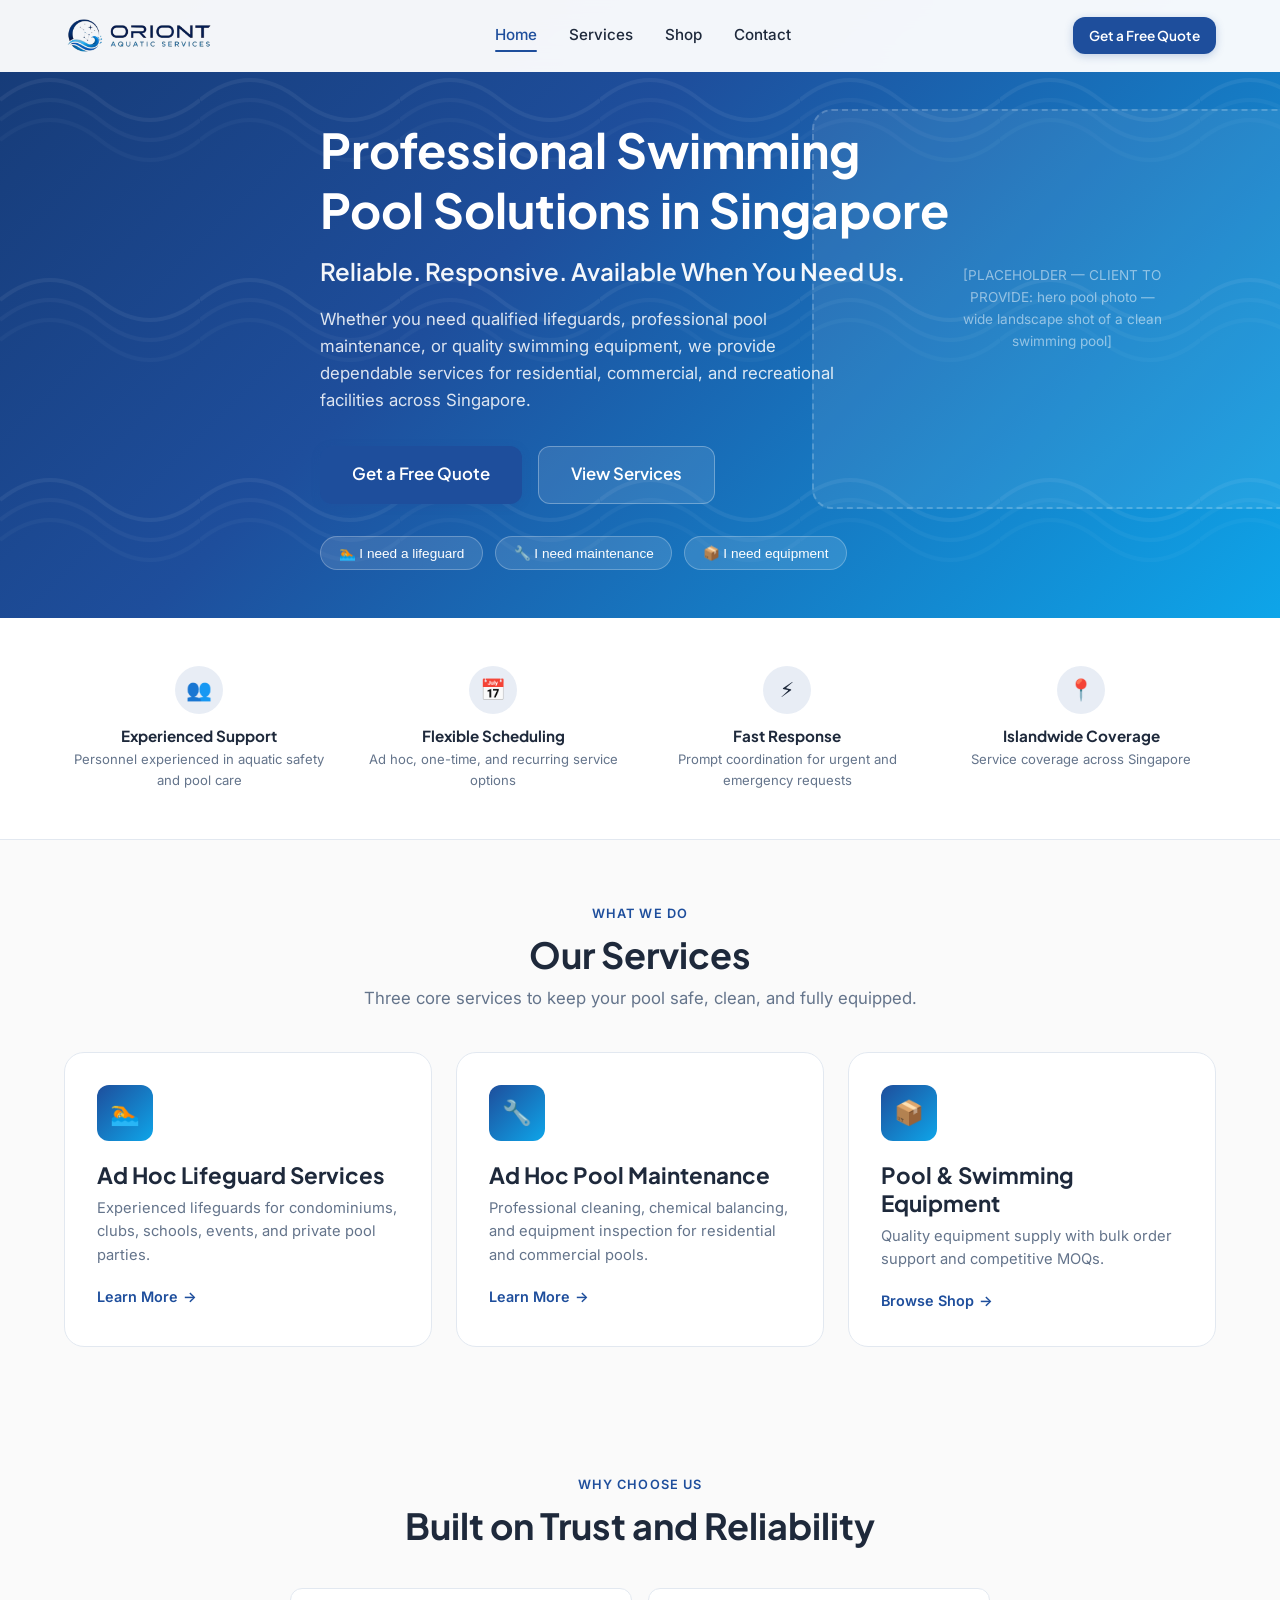
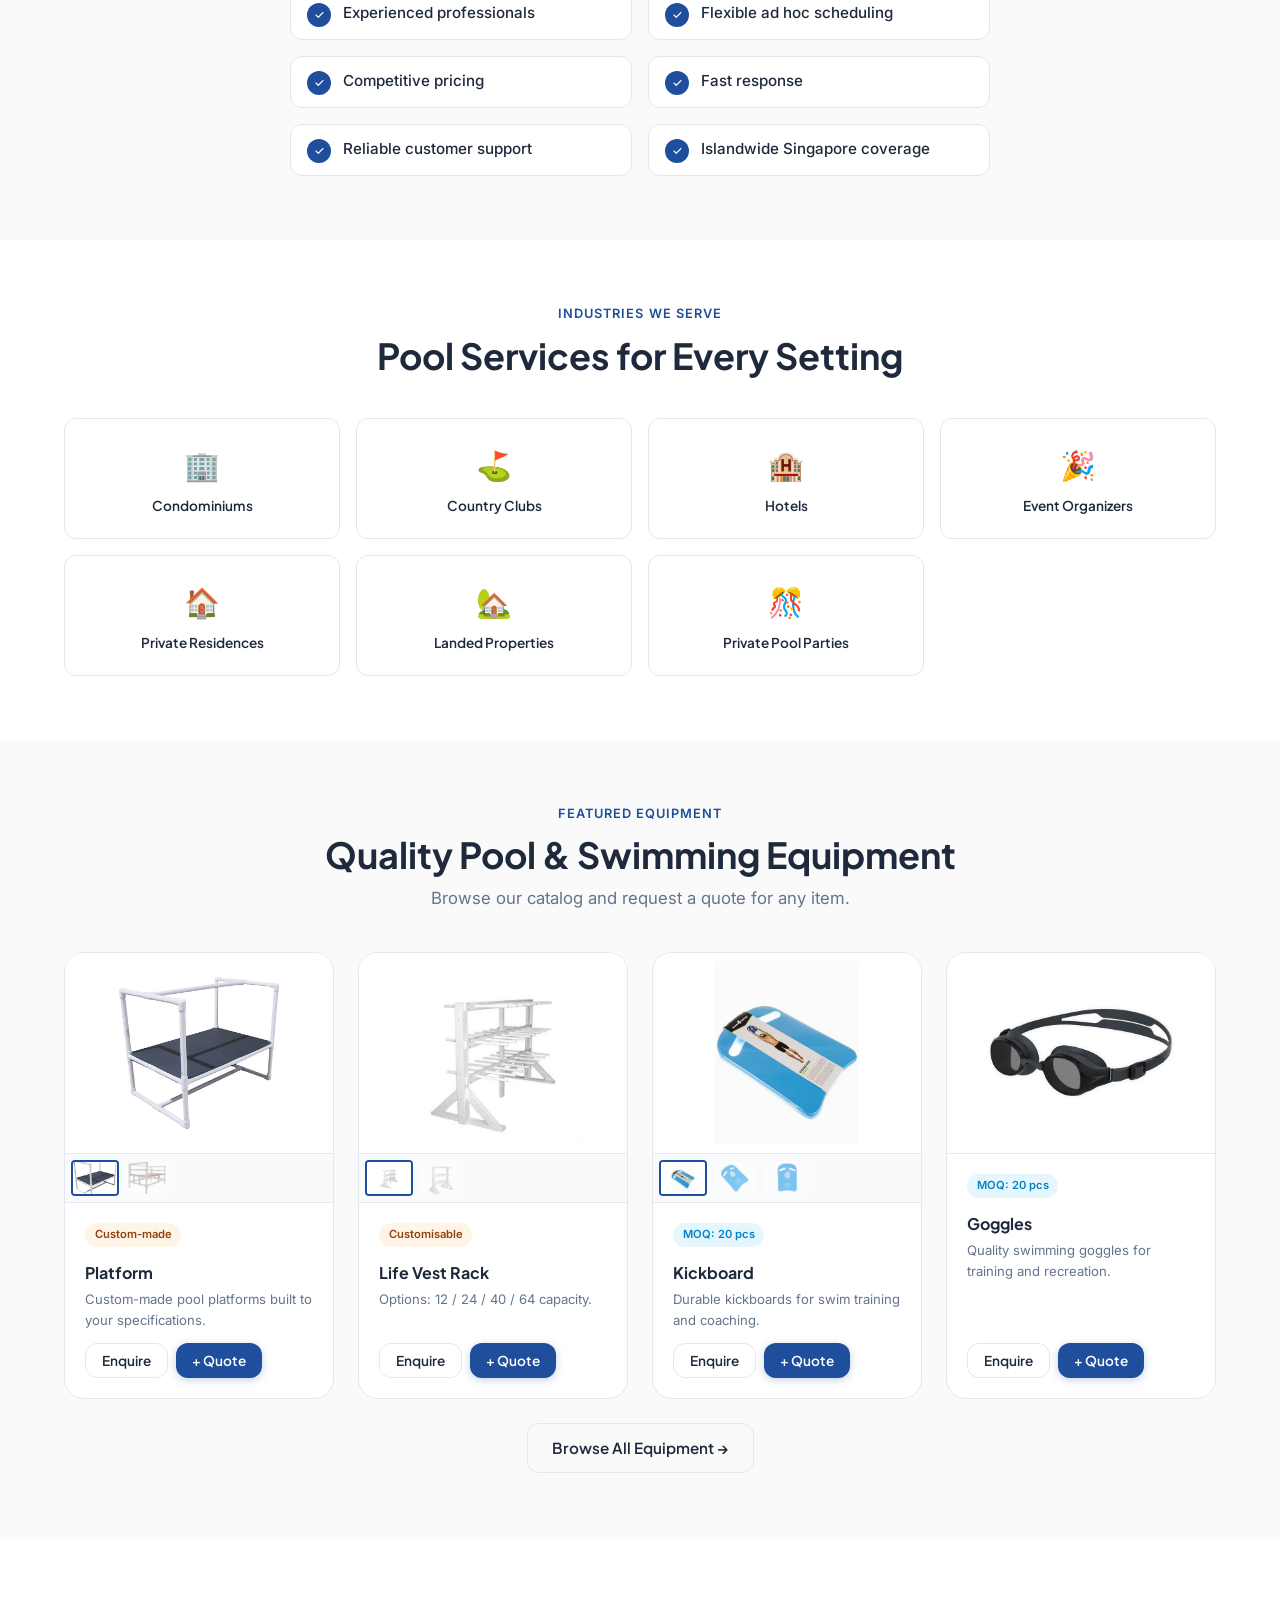
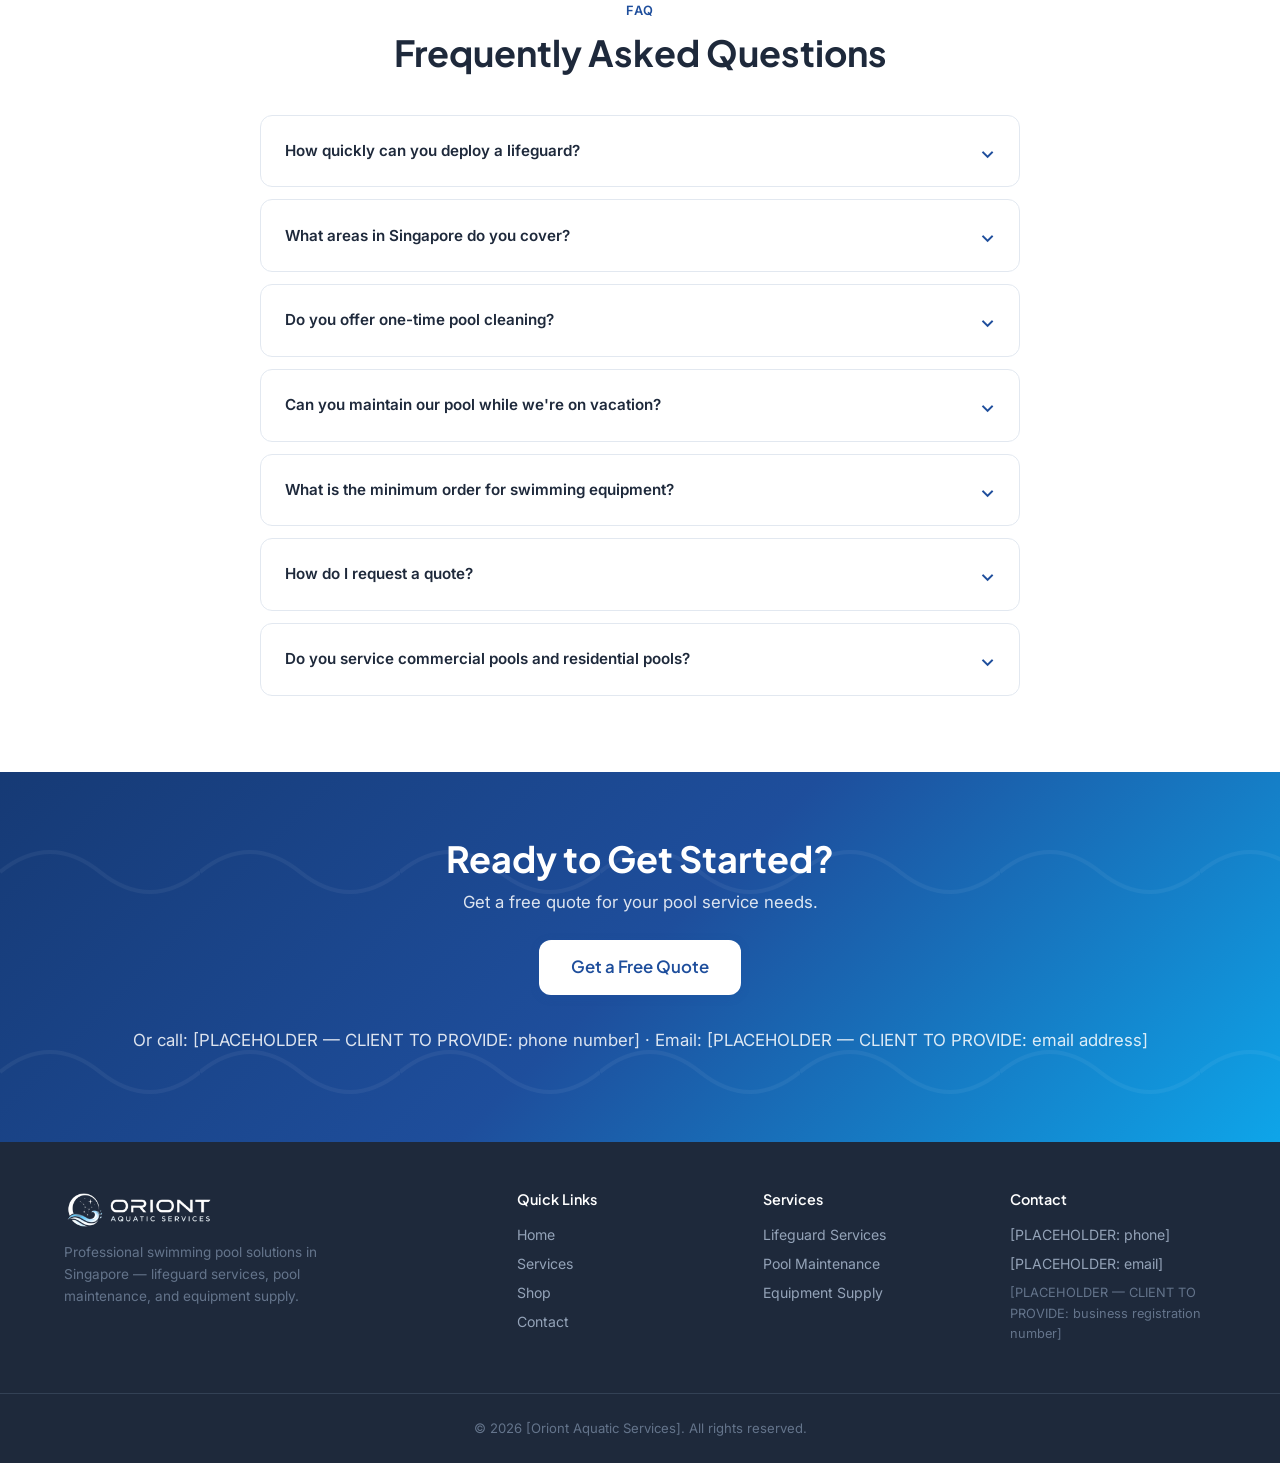
==== commit 9ac76f3b: "Add page transitions, normalise cache busters, add hidden About nav link Steps 1-4: - Added css/tran" ====
--- a/index.html
+++ b/index.html
@@ -8,7 +8,8 @@
   <link rel="preconnect" href="https://fonts.googleapis.com">
   <link rel="preconnect" href="https://fonts.gstatic.com" crossorigin>
   <link href="https://fonts.googleapis.com/css2?family=Plus+Jakarta+Sans:wght@400;500;600;700&family=Inter:wght@400;500;600&display=swap" rel="stylesheet">
-  <link rel="stylesheet" href="css/style.css?v=11">
+  <link rel="stylesheet" href="css/style.css?v=16">
+  <link rel="stylesheet" href="css/transitions.css?v=1">
   <script type="application/ld+json">
   {
     "@context": "https://schema.org",
@@ -29,6 +30,7 @@
     </a>
     <nav class="nav-links">
       <a href="index.html">Home</a>
+      <a href="about.html" style="display:none">About</a>
       <a href="services.html">Services</a>
       <a href="shop.html">Shop</a>
       <a href="contact.html">Contact</a>
@@ -371,6 +373,7 @@
   </div>
 </div>
 
-<script src="js/main.js?v=6"></script>
+<script src="js/main.js?v=7"></script>
+<script src="js/transitions.js?v=1"></script>
 </body>
 </html>
--- a/css/transitions.css
+++ b/css/transitions.css
@@ -0,0 +1,95 @@
+/* ============================================
+   ORIONT — PAGE TRANSITIONS
+   Drop-in. Load AFTER css/style.css on every page.
+
+   The overlay reveals itself with a pure CSS animation
+   on load, so if the JS never runs the page still
+   appears normally. JS only handles the exit sweep.
+   ============================================ */
+
+:root{
+  --pt-out: 420ms;          /* leaving a page */
+  --pt-in: 620ms;           /* arriving on a page */
+  --pt-ease: cubic-bezier(.65,0,.35,1);
+  --pt-deep: #163A75;
+  --pt-mid:  #1E4E9C;
+}
+
+/* ---------- the sweeping panel ---------- */
+.pt-veil{
+  position: fixed;
+  inset: 0;
+  z-index: 9998;
+  pointer-events: none;
+  transform: translateY(0);
+  animation: ptReveal var(--pt-in) var(--pt-ease) forwards;
+}
+.pt-veil .pt-fill{
+  position: absolute;
+  inset: 0;
+  background: linear-gradient(160deg, var(--pt-mid), var(--pt-deep));
+}
+/* wave crest sits above the fill so the edge is water, not a straight line */
+.pt-veil .pt-crest{
+  position: absolute;
+  left: 0; right: 0; bottom: 100%;
+  width: 100%; height: 90px;
+  display: block;
+}
+.pt-veil .pt-crest path{ fill: var(--pt-mid); }
+
+/* arriving: panel slides up and off the top */
+@keyframes ptReveal{
+  from { transform: translateY(0); }
+  to   { transform: translateY(-115%); }
+}
+
+/* leaving: panel sweeps up from below to cover */
+.pt-veil.pt-cover{
+  animation: none;
+  transform: translateY(100%);
+  transition: transform var(--pt-out) var(--pt-ease);
+}
+.pt-veil.pt-cover.pt-go{ transform: translateY(0); }
+
+/* the small mark that rides with the panel */
+.pt-veil .pt-mark{
+  position: absolute;
+  left: 50%; top: 50%;
+  transform: translate(-50%,-50%);
+  font-family: var(--font-heading, system-ui), sans-serif;
+  font-weight: 700;
+  letter-spacing: .22em;
+  font-size: .82rem;
+  color: rgba(255,255,255,.62);
+  opacity: 0;
+  animation: ptMark var(--pt-in) ease forwards;
+}
+@keyframes ptMark{
+  0%   { opacity: .62; }
+  45%  { opacity: .3; }
+  100% { opacity: 0; }
+}
+.pt-veil.pt-cover .pt-mark{ animation: none; opacity: 0; transition: opacity 260ms ease 120ms; }
+.pt-veil.pt-cover.pt-go .pt-mark{ opacity: .62; }
+
+/* ---------- content settle on arrival ---------- */
+.pt-enter .page-hero .container,
+.pt-enter .hero-content,
+.pt-enter .section > .container{
+  animation: ptRise 620ms var(--pt-ease) 120ms both;
+}
+@keyframes ptRise{
+  from { opacity: 0; transform: translateY(16px); }
+  to   { opacity: 1; transform: none; }
+}
+
+/* ---------- nav link feedback while leaving ---------- */
+.pt-leaving a, .pt-leaving button{ pointer-events: none; }
+
+@media (prefers-reduced-motion: reduce){
+  .pt-veil{ display: none !important; }
+  .pt-enter .page-hero .container,
+  .pt-enter .hero-content,
+  .pt-enter .section > .container{ animation: none !important; }
+}
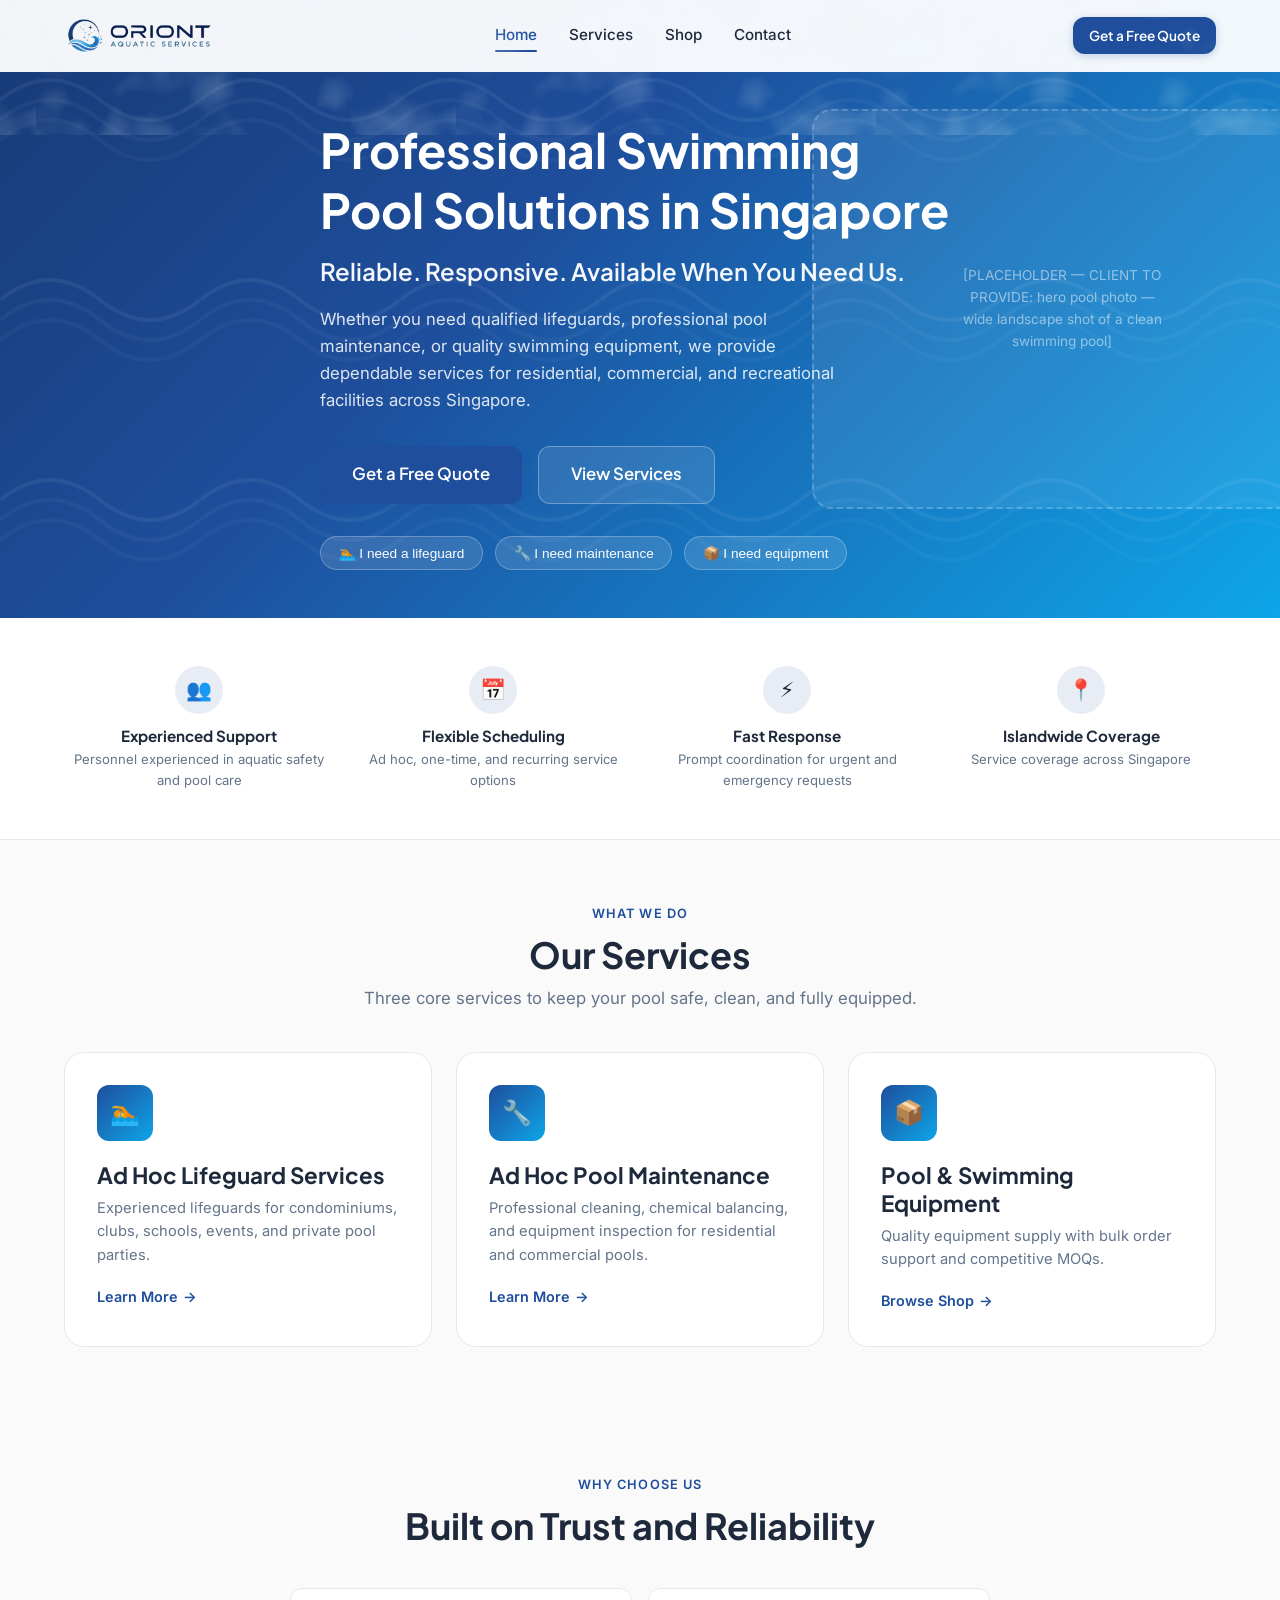
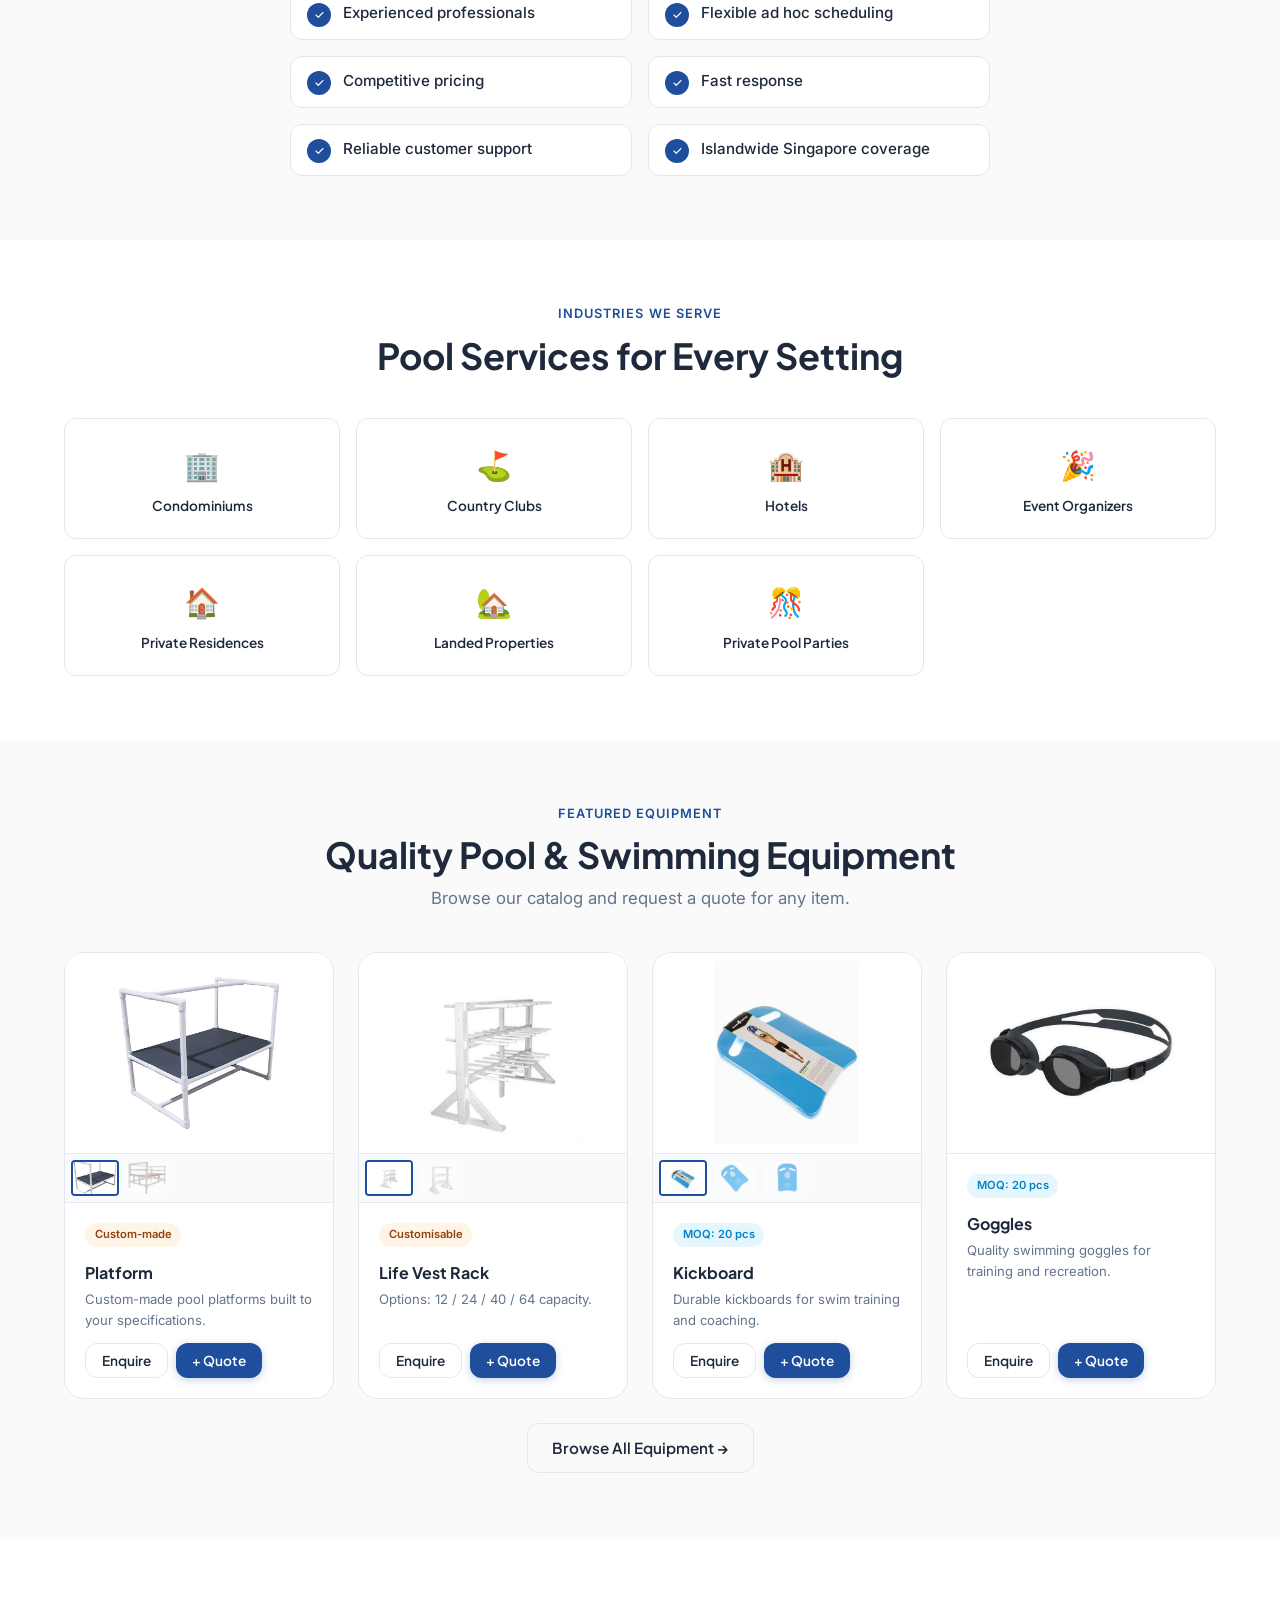
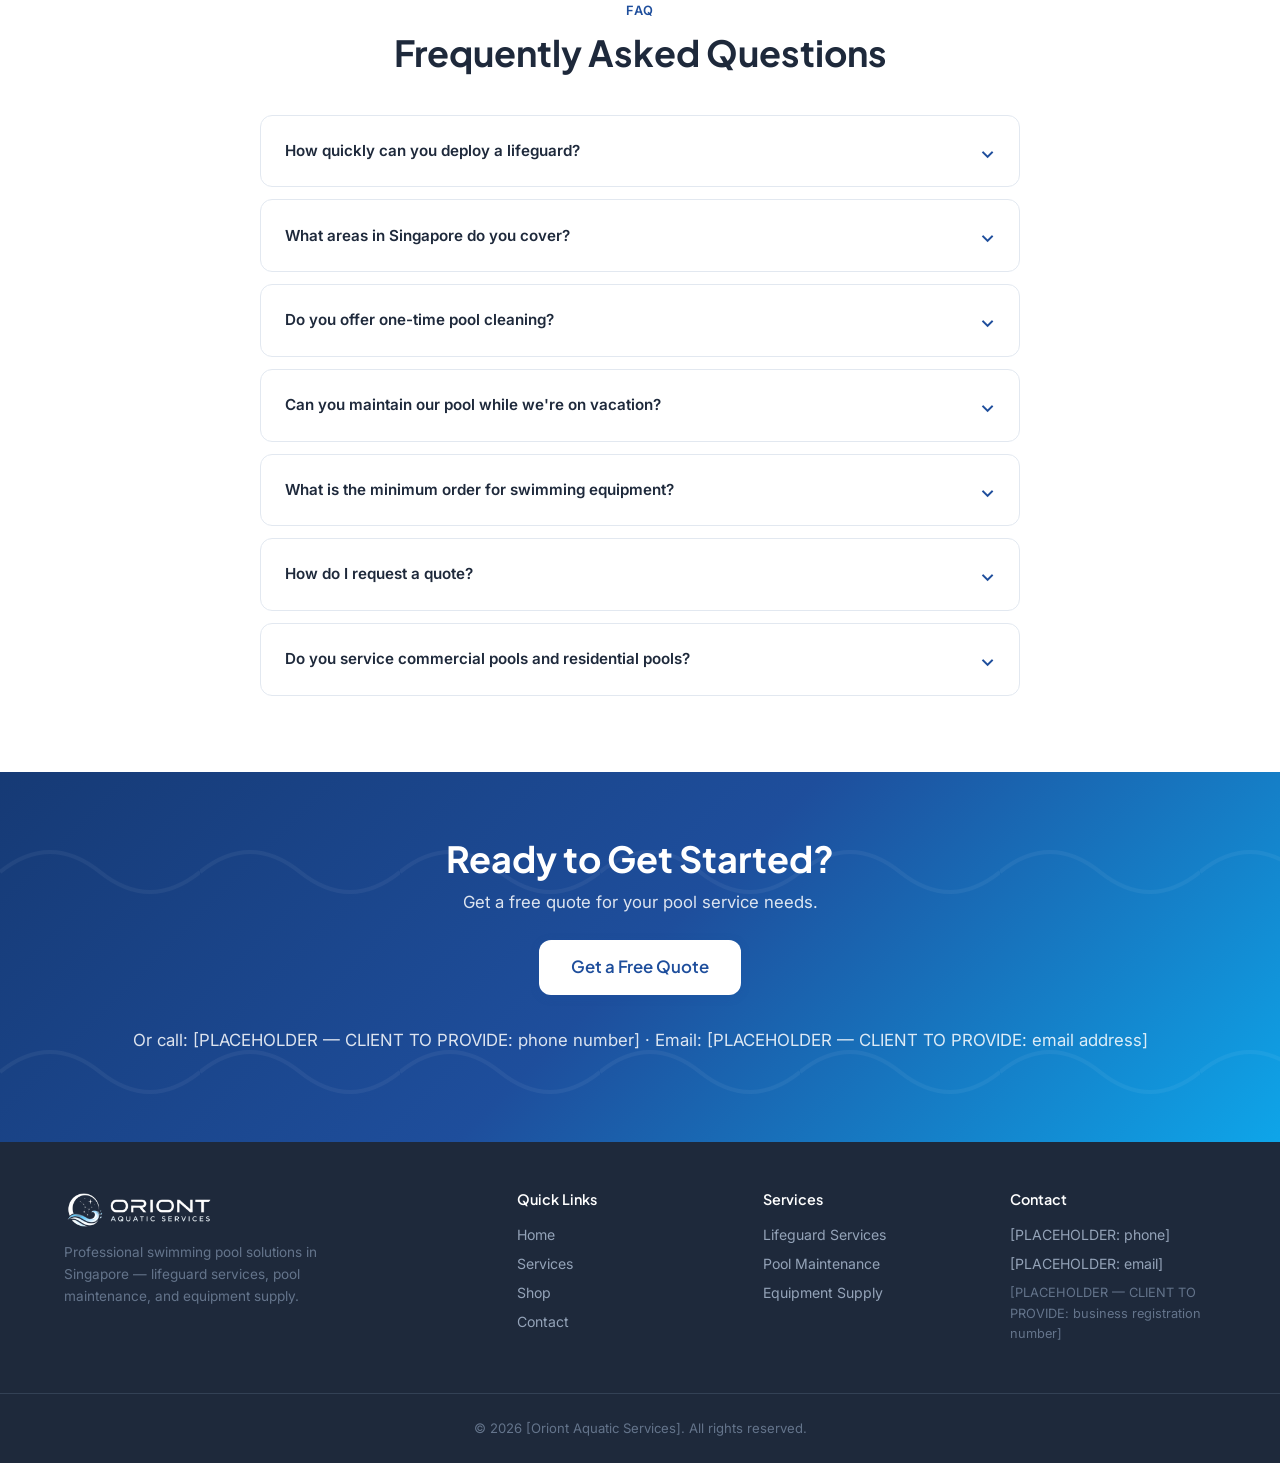
==== commit 4b5f8d26: "Update page transitions to v2 (logo panel + drop rings) - Updated transitions.css?v=2 and transition" ====
--- a/index.html
+++ b/index.html
@@ -9,7 +9,7 @@
   <link rel="preconnect" href="https://fonts.gstatic.com" crossorigin>
   <link href="https://fonts.googleapis.com/css2?family=Plus+Jakarta+Sans:wght@400;500;600;700&family=Inter:wght@400;500;600&display=swap" rel="stylesheet">
   <link rel="stylesheet" href="css/style.css?v=16">
-  <link rel="stylesheet" href="css/transitions.css?v=1">
+  <link rel="stylesheet" href="css/transitions.css?v=2">
   <script type="application/ld+json">
   {
     "@context": "https://schema.org",
@@ -374,6 +374,6 @@
 </div>
 
 <script src="js/main.js?v=7"></script>
-<script src="js/transitions.js?v=1"></script>
+<script src="js/transitions.js?v=2"></script>
 </body>
 </html>
--- a/css/transitions.css
+++ b/css/transitions.css
@@ -1,21 +1,21 @@
 /* ============================================
-   ORIONT — PAGE TRANSITIONS
+   ORIONT — PAGE TRANSITIONS  v2
    Drop-in. Load AFTER css/style.css on every page.
+   Replaces transitions.css v1.
 
-   The overlay reveals itself with a pure CSS animation
-   on load, so if the JS never runs the page still
-   appears normally. JS only handles the exit sweep.
+   v2 changes: the plain "ORIONT" text on the panel is
+   replaced by the real logo, with a drop-ripple and a
+   slow caustic shimmer behind it.
    ============================================ */
 
 :root{
-  --pt-out: 420ms;          /* leaving a page */
-  --pt-in: 620ms;           /* arriving on a page */
+  --pt-out: 420ms;
+  --pt-in: 620ms;
   --pt-ease: cubic-bezier(.65,0,.35,1);
   --pt-deep: #163A75;
   --pt-mid:  #1E4E9C;
 }
 
-/* ---------- the sweeping panel ---------- */
 .pt-veil{
   position: fixed;
   inset: 0;
@@ -29,7 +29,22 @@
   inset: 0;
   background: linear-gradient(160deg, var(--pt-mid), var(--pt-deep));
 }
-/* wave crest sits above the fill so the edge is water, not a straight line */
+
+/* slow caustic shimmer so the panel reads as water, not a colour block */
+.pt-veil .pt-caustic{
+  position: absolute;
+  inset: -30%;
+  opacity: .34;
+  mix-blend-mode: screen;
+  background-image: url("data:image/svg+xml,%3Csvg xmlns='http://www.w3.org/2000/svg' width='500' height='500'%3E%3Cfilter id='c'%3E%3CfeTurbulence type='fractalNoise' baseFrequency='0.012' numOctaves='3' seed='9'/%3E%3CfeColorMatrix values='0 0 0 0 0.85 0 0 0 0 0.97 0 0 0 0 1 2 0 0 0 -1.05'/%3E%3C/filter%3E%3Crect width='500' height='500' filter='url(%23c)'/%3E%3C/svg%3E");
+  background-size: 420px 420px;
+  animation: ptDrift 26s linear infinite;
+}
+@keyframes ptDrift{
+  from { background-position: 0 0; }
+  to   { background-position: 420px 220px; }
+}
+
 .pt-veil .pt-crest{
   position: absolute;
   left: 0; right: 0; bottom: 100%;
@@ -38,13 +53,11 @@
 }
 .pt-veil .pt-crest path{ fill: var(--pt-mid); }
 
-/* arriving: panel slides up and off the top */
 @keyframes ptReveal{
   from { transform: translateY(0); }
   to   { transform: translateY(-115%); }
 }
 
-/* leaving: panel sweeps up from below to cover */
 .pt-veil.pt-cover{
   animation: none;
   transform: translateY(100%);
@@ -52,26 +65,73 @@
 }
 .pt-veil.pt-cover.pt-go{ transform: translateY(0); }
 
-/* the small mark that rides with the panel */
-.pt-veil .pt-mark{
+/* ---------- the logo lockup at centre ---------- */
+.pt-badge{
   position: absolute;
   left: 50%; top: 50%;
   transform: translate(-50%,-50%);
-  font-family: var(--font-heading, system-ui), sans-serif;
-  font-weight: 700;
-  letter-spacing: .22em;
-  font-size: .82rem;
-  color: rgba(255,255,255,.62);
+  display: flex;
+  align-items: center;
+  justify-content: center;
+  width: 200px; height: 200px;
+}
+.pt-badge img{
+  position: relative;
+  z-index: 2;
+  width: 150px;
+  height: auto;
   opacity: 0;
-  animation: ptMark var(--pt-in) ease forwards;
+  transform: scale(.94);
 }
-@keyframes ptMark{
-  0%   { opacity: .62; }
-  45%  { opacity: .3; }
-  100% { opacity: 0; }
+
+/* drop rings spreading out from behind the logo */
+.pt-badge i{
+  position: absolute;
+  left: 50%; top: 50%;
+  width: 96px; height: 96px;
+  margin: -48px 0 0 -48px;
+  border-radius: 50%;
+  border: 1.5px solid rgba(147,197,253,.5);
+  transform: scale(.2);
+  opacity: 0;
 }
-.pt-veil.pt-cover .pt-mark{ animation: none; opacity: 0; transition: opacity 260ms ease 120ms; }
-.pt-veil.pt-cover.pt-go .pt-mark{ opacity: .62; }
+
+/* --- arriving: logo settles, rings spread, then all fade --- */
+.pt-veil:not(.pt-cover) .pt-badge img{
+  animation: ptLogoOut var(--pt-in) var(--pt-ease) forwards;
+}
+.pt-veil:not(.pt-cover) .pt-badge i{
+  animation: ptRing 900ms cubic-bezier(.2,.7,.3,1) forwards;
+}
+.pt-veil:not(.pt-cover) .pt-badge i:nth-child(2){ animation-delay: 130ms; }
+.pt-veil:not(.pt-cover) .pt-badge i:nth-child(3){ animation-delay: 260ms; }
+
+@keyframes ptLogoOut{
+  0%   { opacity: 1; transform: scale(1); }
+  45%  { opacity: .85; transform: scale(1); }
+  100% { opacity: 0; transform: scale(1.03); }
+}
+@keyframes ptRing{
+  0%   { opacity: .55; transform: scale(.2); }
+  100% { opacity: 0;   transform: scale(2.6); }
+}
+
+/* --- leaving: logo rises into view as the panel covers --- */
+.pt-veil.pt-cover .pt-badge img{ animation: none; opacity: 0; transform: scale(.94); }
+.pt-veil.pt-cover .pt-badge i{ animation: none; opacity: 0; }
+.pt-veil.pt-cover.pt-go .pt-badge img{
+  animation: ptLogoIn 460ms var(--pt-ease) 90ms forwards;
+}
+.pt-veil.pt-cover.pt-go .pt-badge i{
+  animation: ptRing 900ms cubic-bezier(.2,.7,.3,1) 200ms forwards;
+}
+.pt-veil.pt-cover.pt-go .pt-badge i:nth-child(2){ animation-delay: 330ms; }
+.pt-veil.pt-cover.pt-go .pt-badge i:nth-child(3){ animation-delay: 460ms; }
+
+@keyframes ptLogoIn{
+  from { opacity: 0; transform: scale(.94); }
+  to   { opacity: 1; transform: scale(1); }
+}
 
 /* ---------- content settle on arrival ---------- */
 .pt-enter .page-hero .container,
@@ -84,8 +144,12 @@
   to   { opacity: 1; transform: none; }
 }
 
-/* ---------- nav link feedback while leaving ---------- */
 .pt-leaving a, .pt-leaving button{ pointer-events: none; }
+
+@media (max-width: 580px){
+  .pt-badge{ width: 150px; height: 150px; }
+  .pt-badge img{ width: 118px; }
+}
 
 @media (prefers-reduced-motion: reduce){
   .pt-veil{ display: none !important; }
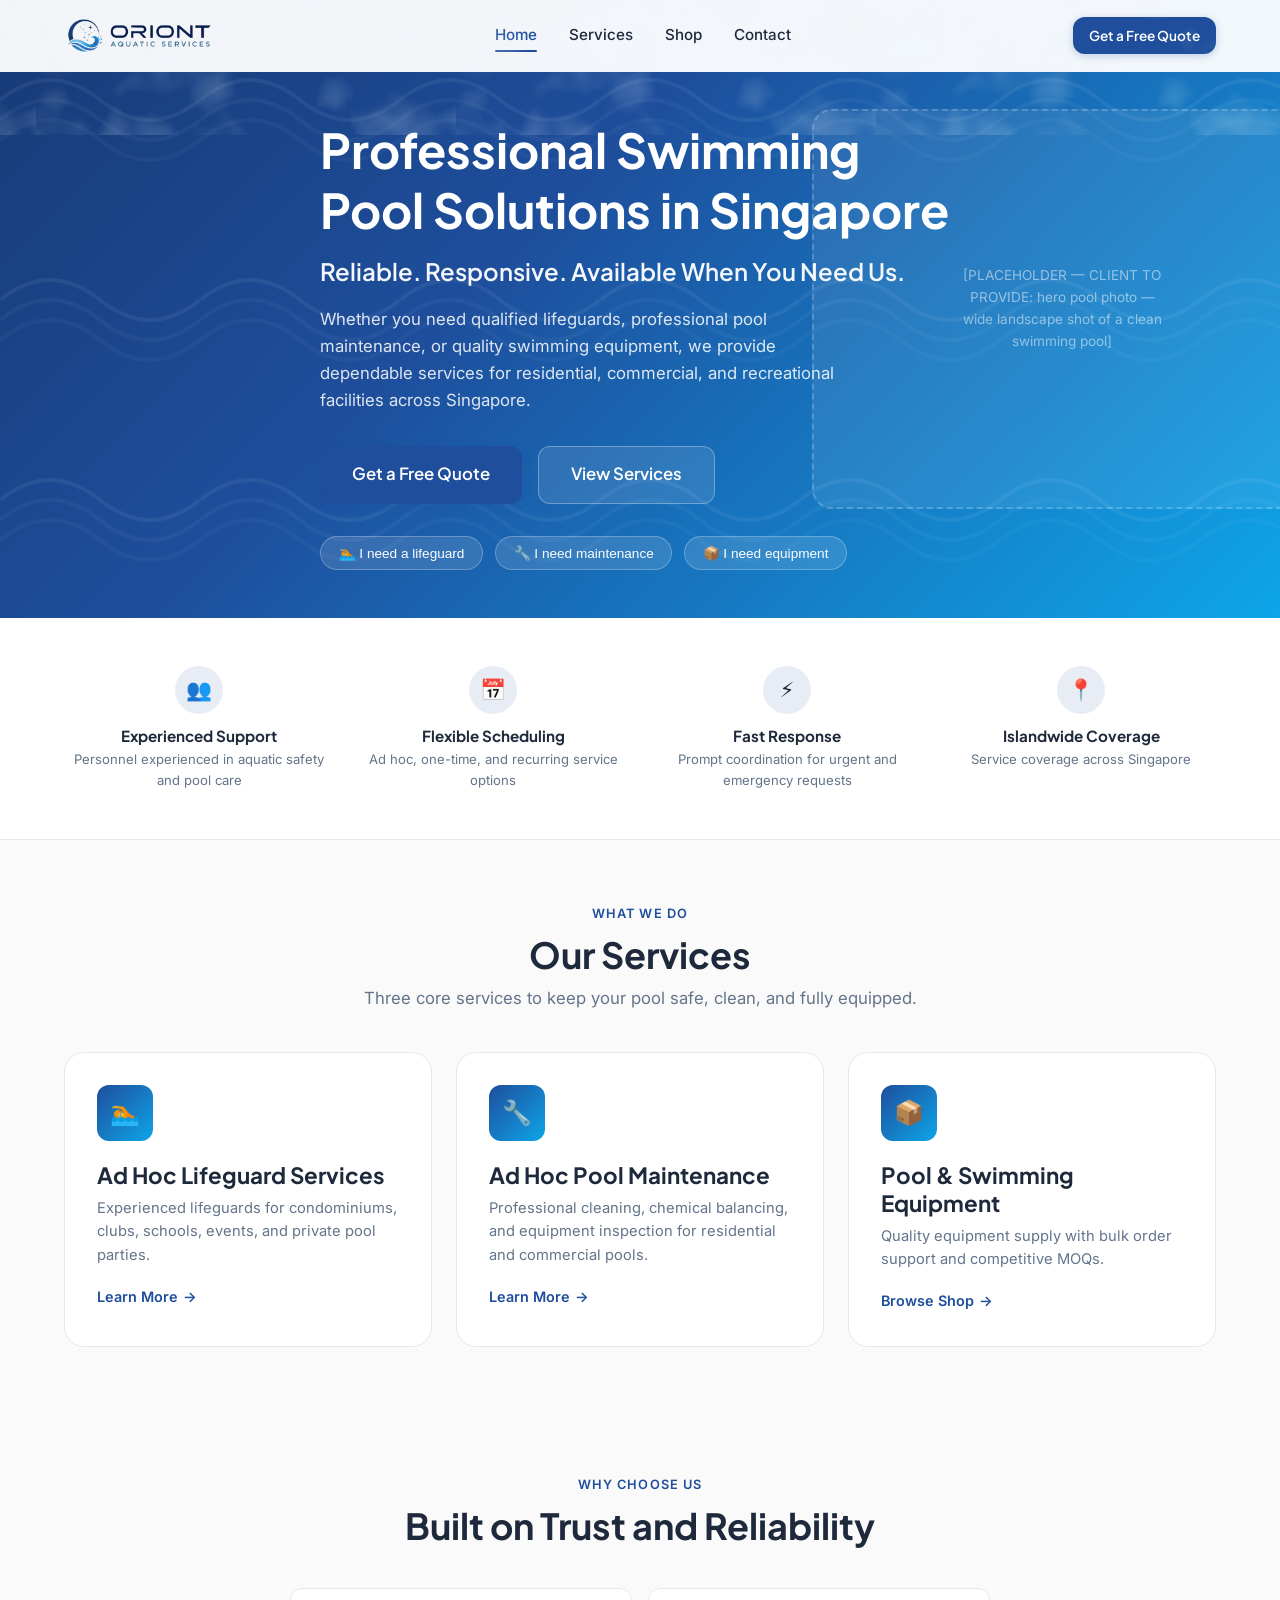
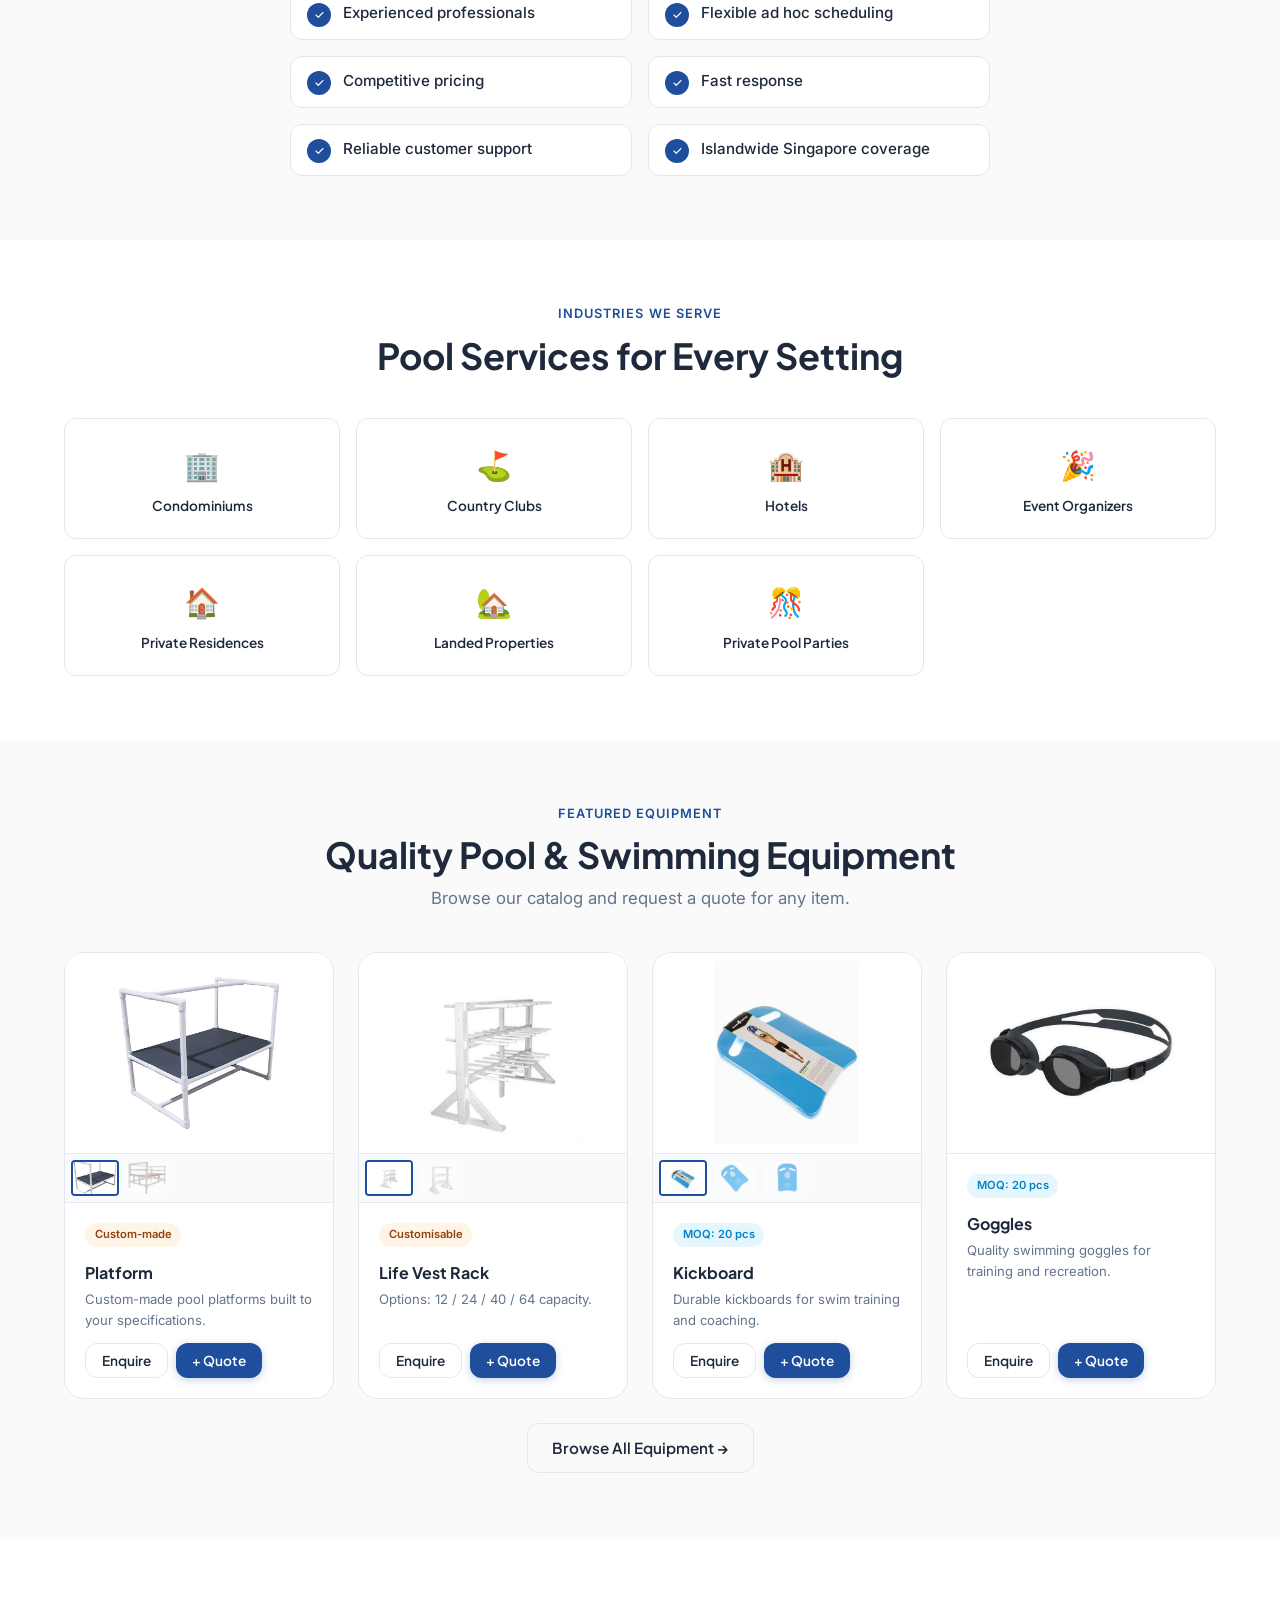
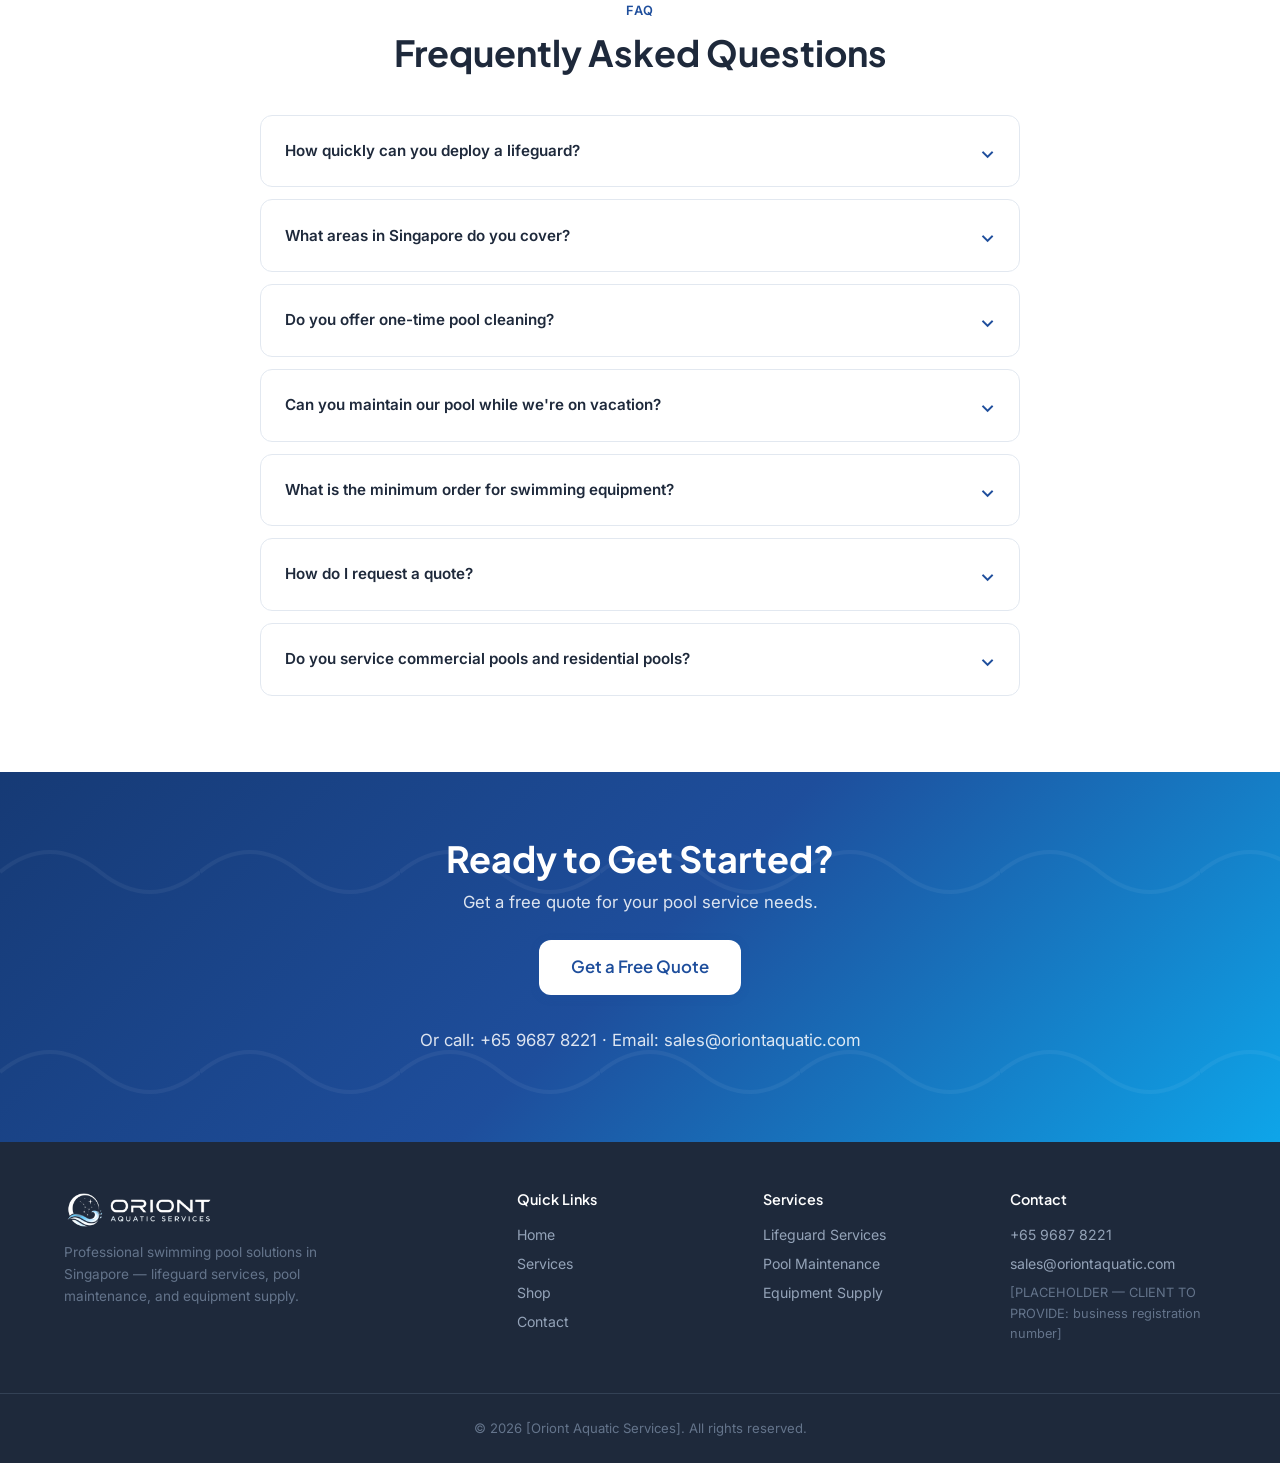
==== commit 5f37fed6: "Replace all phone/email placeholders with real contact details Phone: +65 9687 8221 (Edward Chua) Em" ====
--- a/index.html
+++ b/index.html
@@ -3,7 +3,7 @@
 <head>
   <meta charset="UTF-8">
   <meta name="viewport" content="width=device-width, initial-scale=1.0">
-  <title>Oriont Aquatic Services | Lifeguard · Maintenance · Equipment Singapore</title>
+  <title>Oriont Aquatic Services | sales@oriontaquatic.com</title>
   <meta name="description" content="Professional swimming pool solutions in Singapore — ad hoc lifeguard services, pool maintenance, and quality pool & swimming equipment supply. Get a free quote.">
   <link rel="preconnect" href="https://fonts.googleapis.com">
   <link rel="preconnect" href="https://fonts.gstatic.com" crossorigin>
@@ -315,7 +315,7 @@
       <a href="contact.html" class="btn btn-primary btn-lg" style="background:#fff;color:var(--color-primary);">Get a Free Quote</a>
     </div>
     <div class="contact-info">
-      <p>Or call: [PLACEHOLDER — CLIENT TO PROVIDE: phone number] · Email: [PLACEHOLDER — CLIENT TO PROVIDE: email address]</p>
+      <p>Or call: +65 9687 8221 · Email: sales@oriontaquatic.com</p>
     </div>
   </div>
 </section>
@@ -342,9 +342,9 @@
     </div>
     <div>
       <h4>Contact</h4>
-      <a href="tel:+65XXXXXXXX">[PLACEHOLDER: phone]</a>
+      <a href="tel:+6596878221">+65 9687 8221</a>
       
-      <a href="mailto:info@example.com">[PLACEHOLDER: email]</a>
+      <a href="mailto:sales@oriontaquatic.com">sales@oriontaquatic.com</a>
       <p style="color:#64748B;font-size:0.8rem;margin-top:0.5rem;">[PLACEHOLDER — CLIENT TO PROVIDE: business registration number]</p>
     </div>
   </div>
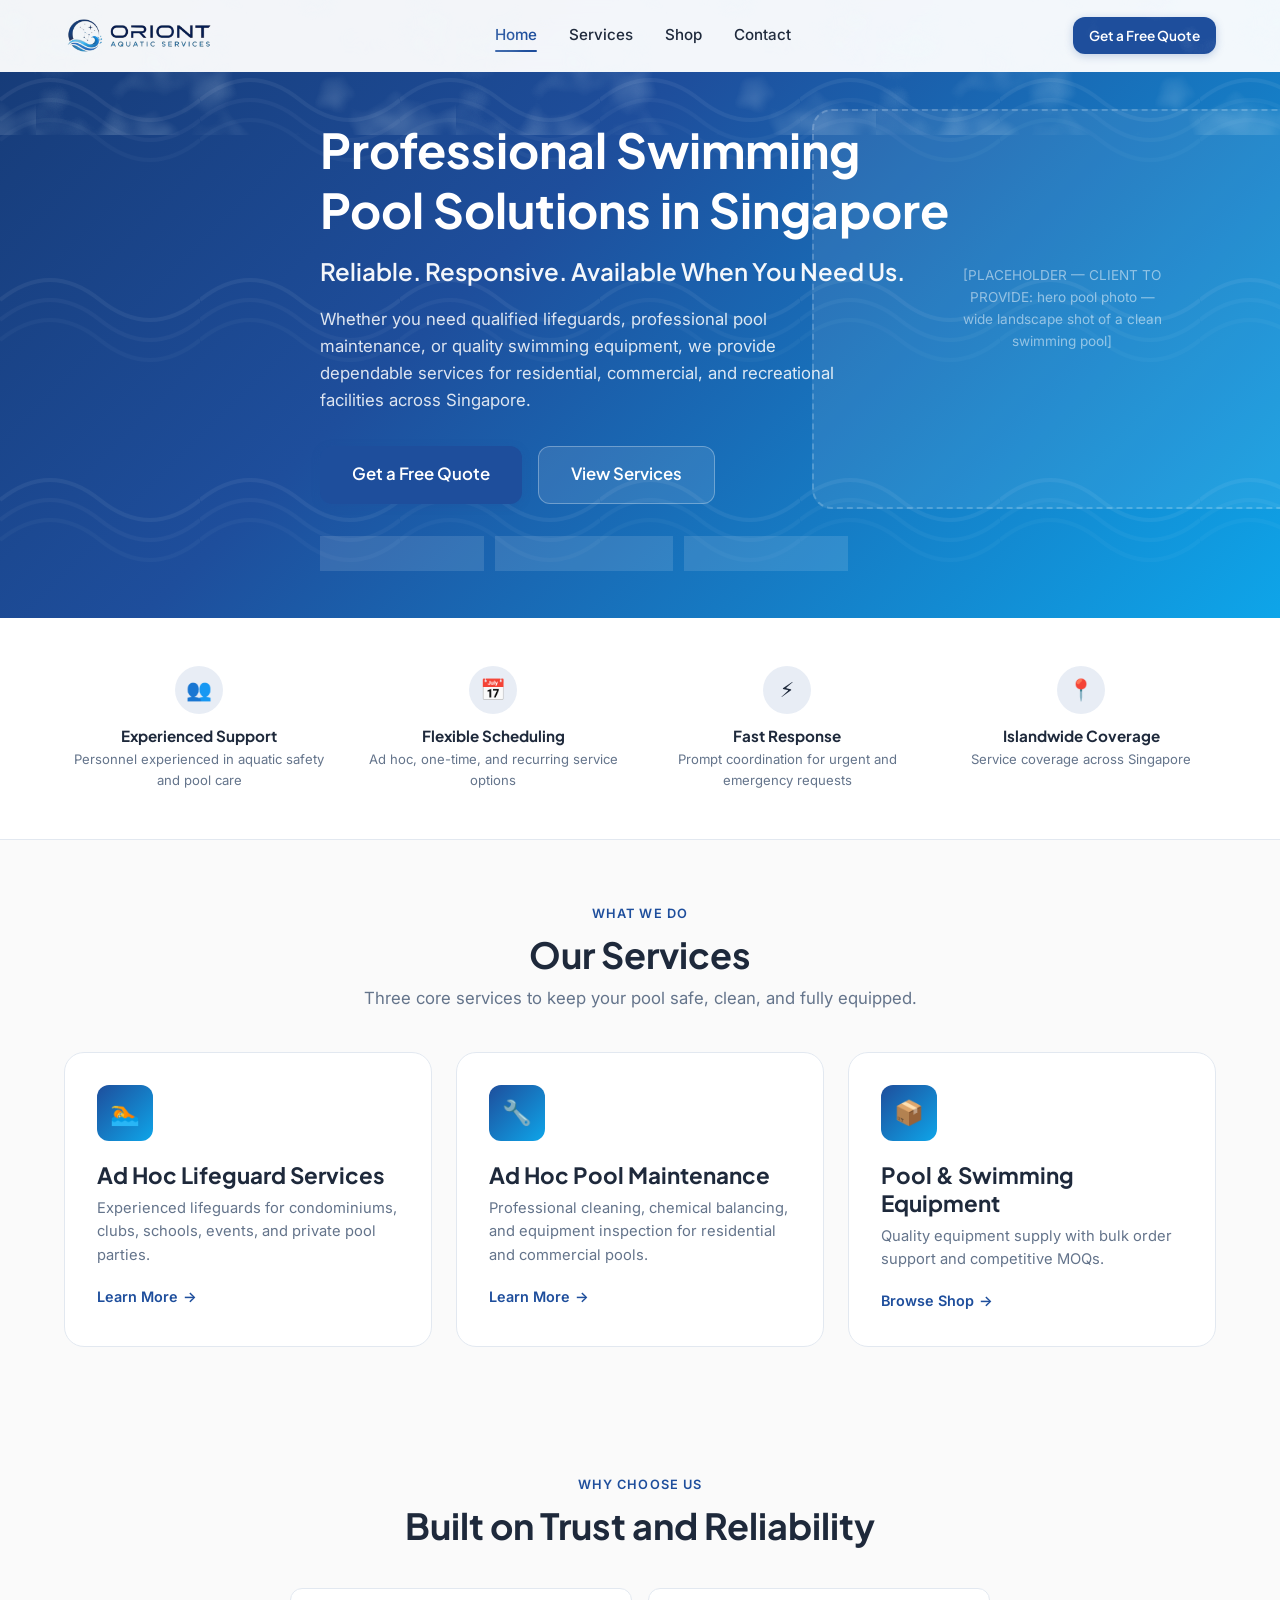
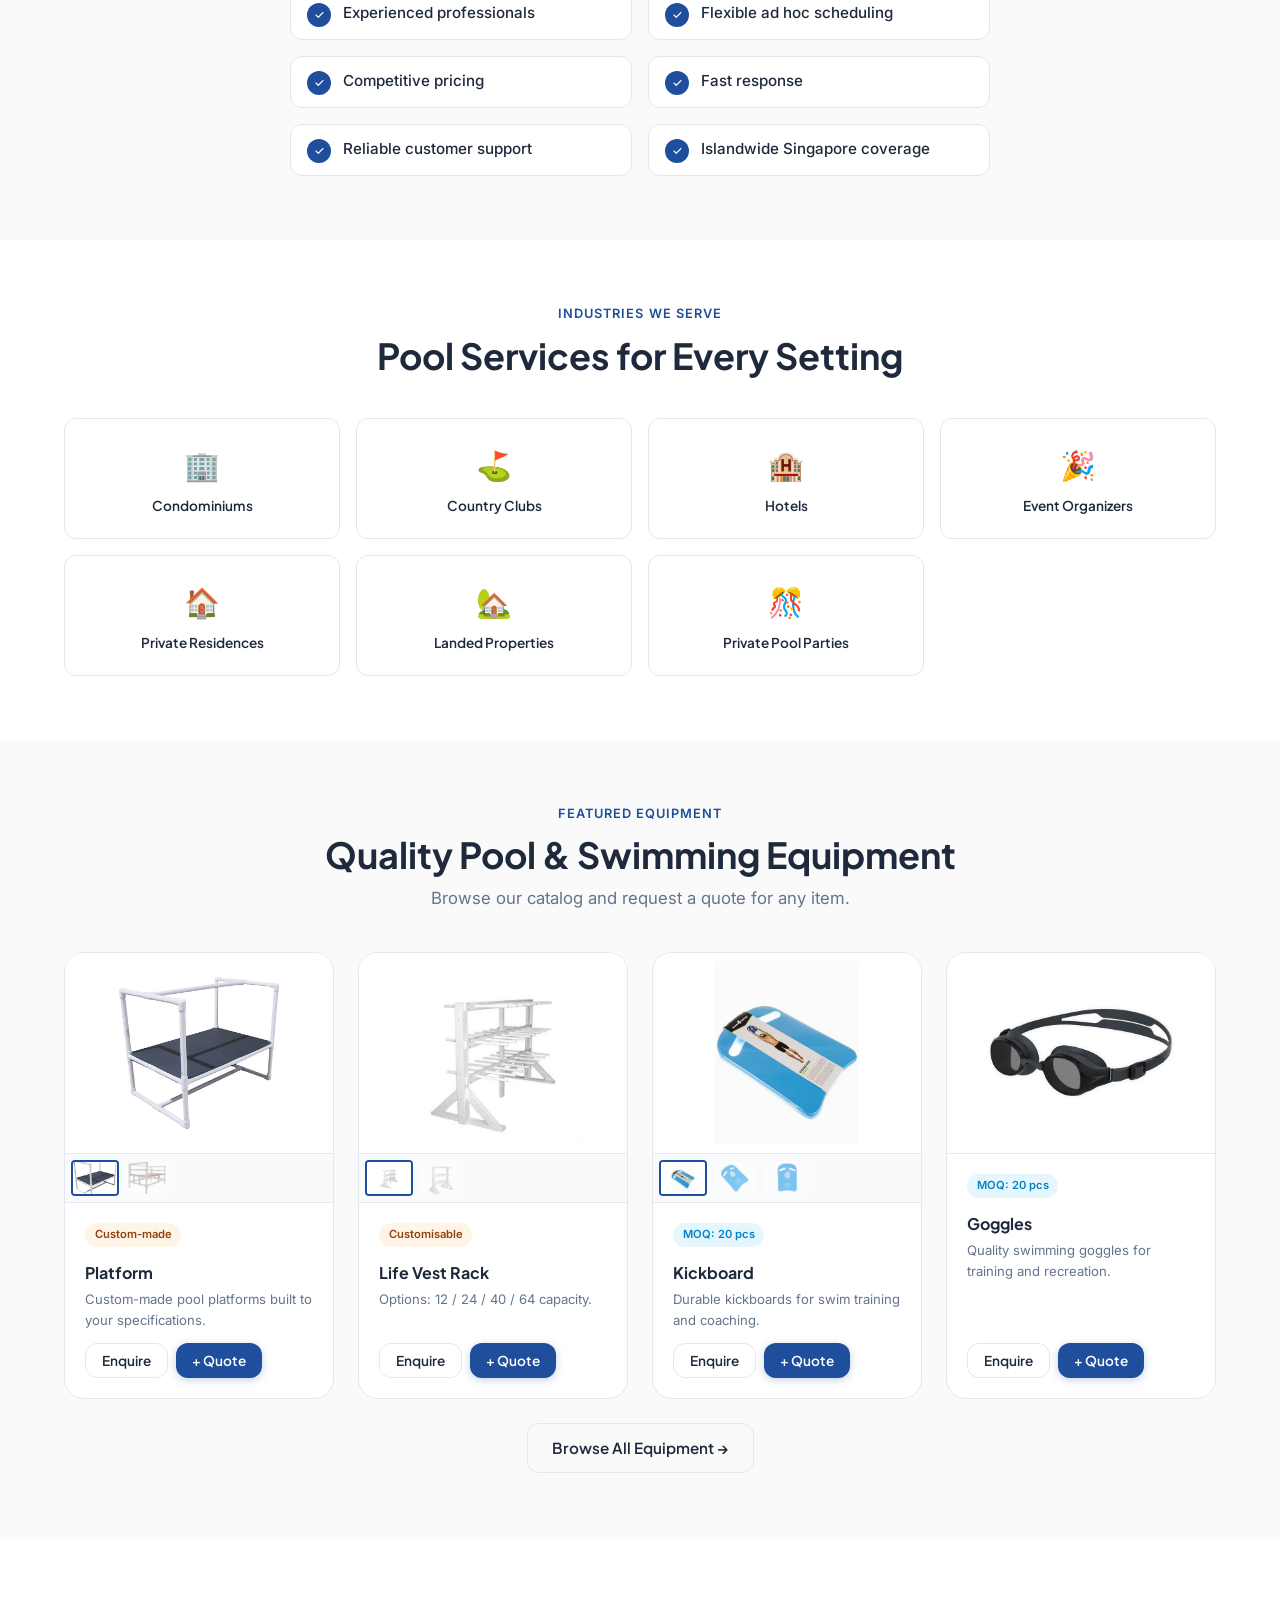
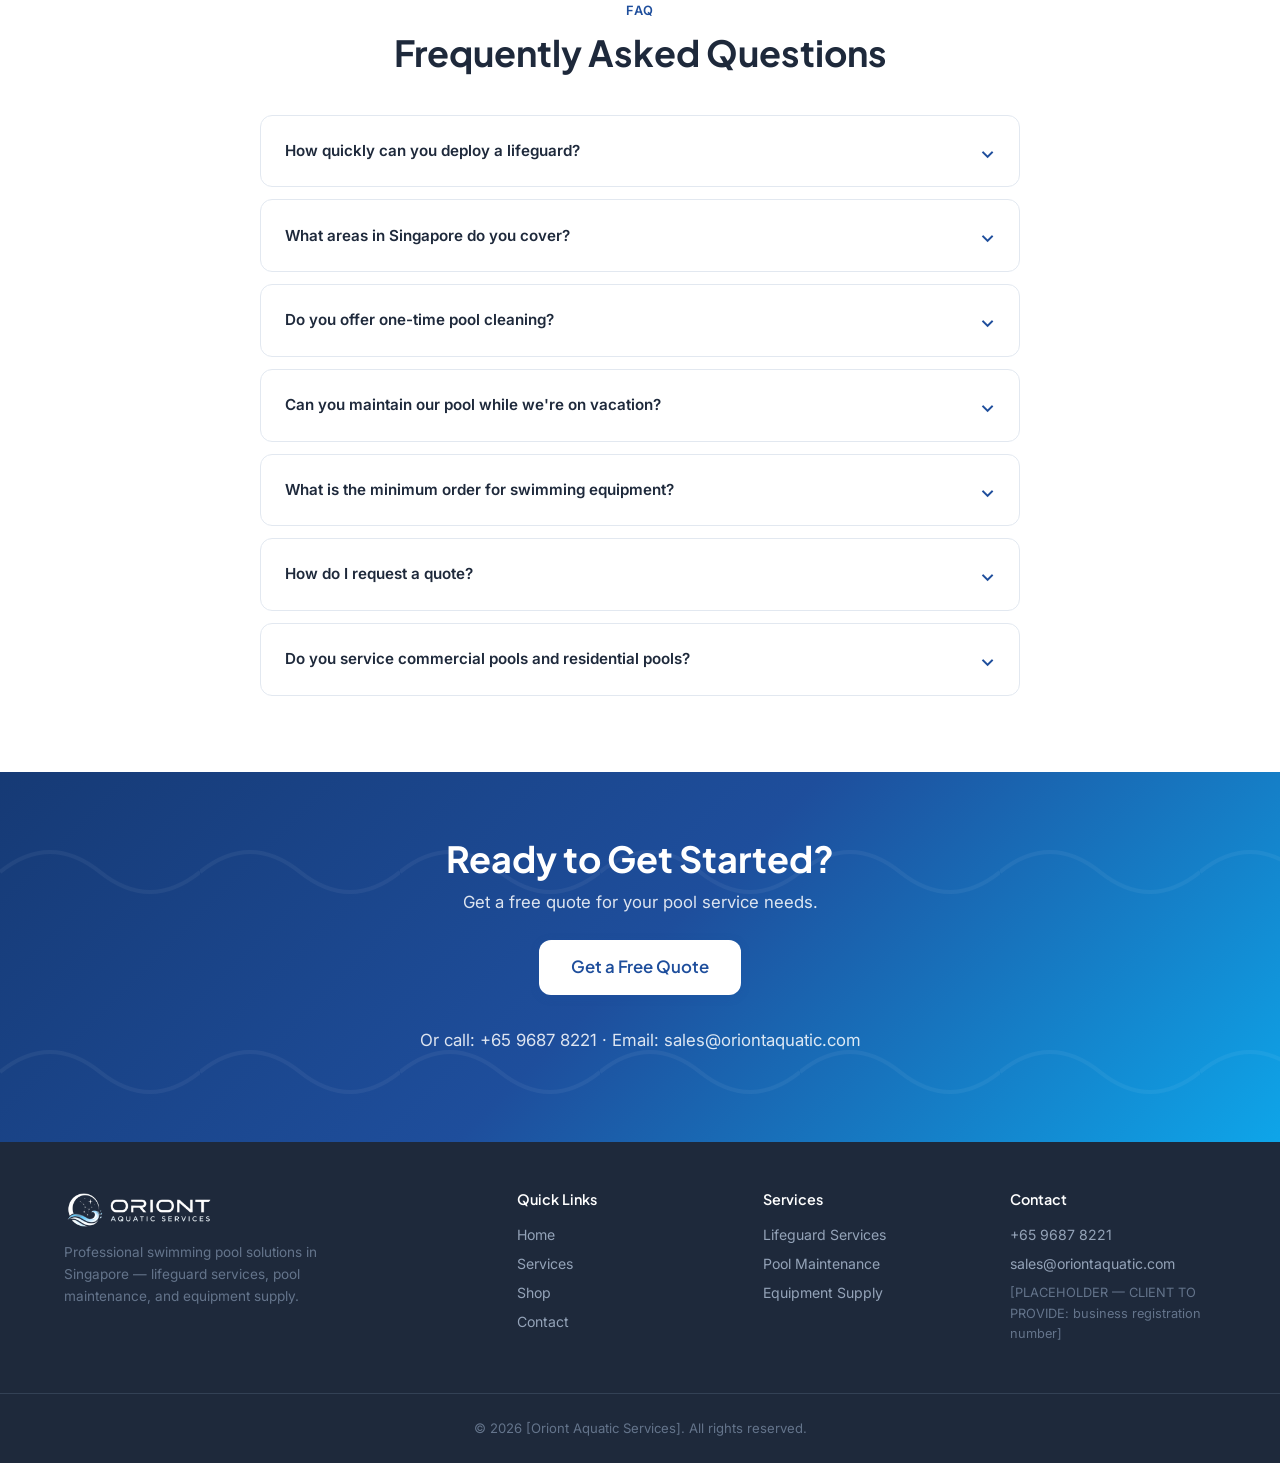
==== commit 5fe4f377: "Fix: hover zoom now works on ALL gallery photos, not just the first CSS: changed img:first-child hov" ====
--- a/index.html
+++ b/index.html
@@ -8,7 +8,7 @@
   <link rel="preconnect" href="https://fonts.googleapis.com">
   <link rel="preconnect" href="https://fonts.gstatic.com" crossorigin>
   <link href="https://fonts.googleapis.com/css2?family=Plus+Jakarta+Sans:wght@400;500;600;700&family=Inter:wght@400;500;600&display=swap" rel="stylesheet">
-  <link rel="stylesheet" href="css/style.css?v=16">
+  <link rel="stylesheet" href="css/style.css?v=17">
   <link rel="stylesheet" href="css/transitions.css?v=2">
   <script type="application/ld+json">
   {
@@ -373,7 +373,7 @@
   </div>
 </div>
 
-<script src="js/main.js?v=7"></script>
+<script src="js/main.js?v=8"></script>
 <script src="js/transitions.js?v=2"></script>
 </body>
 </html>
--- a/css/style.css
+++ b/css/style.css
@@ -388,7 +388,8 @@
   transition: transform 0.3s ease;
 }
 .product-gallery .gallery-main img:first-child { display: block; }
-.product-gallery .gallery-main:hover img:first-child {
+.product-gallery .gallery-main:hover img:not([style*="display: none"]),
+.product-gallery .gallery-main:hover img[style*="display: block"] {
   transform: scale(1.15);
 }
 .gallery-thumbs { display: flex; gap: 4px; padding: 6px; background: #f8fafc; border-bottom: 1px solid var(--color-border); }
@@ -408,13 +409,15 @@
    ============================================ */
 .product-platform .gallery-main img { object-fit: contain; transform: scale(0.8); }
 .product-platform .gallery-main { background: #FFFFFF !important; }
-.product-platform .gallery-main:hover img:first-child { transform: scale(0.92); }
+.product-platform .gallery-main:hover img:not([style*="display: none"]),
+.product-platform .gallery-main:hover img[style*="display: block"] { transform: scale(0.92); }
 /* .product-life-vest-rack .gallery-main img { object-fit: contain; } */
 .product-life-vest-rack .gallery-main img { object-fit: contain; }
 .product-life-vest-rack .gallery-main img:first-child { transform: scale(1.2); }
 .product-life-vest-rack .gallery-main img:nth-child(2) { transform: scale(0.9); }
 .product-life-vest-rack .gallery-main { background: #FFFFFF !important; }
-.product-life-vest-rack .gallery-main:hover img:first-child { transform: scale(1.38); }
+.product-life-vest-rack .gallery-main:hover img:not([style*="display: none"]),
+.product-life-vest-rack .gallery-main:hover img[style*="display: block"] { transform: scale(1.38); }
 .product-lifeguard-chair .gallery-main img { object-fit: contain; }
 .product-lifeguard-chair .gallery-main { background: #EEDEC5 !important; }
 /* .product-kickboard .gallery-main img { object-fit: contain; } */
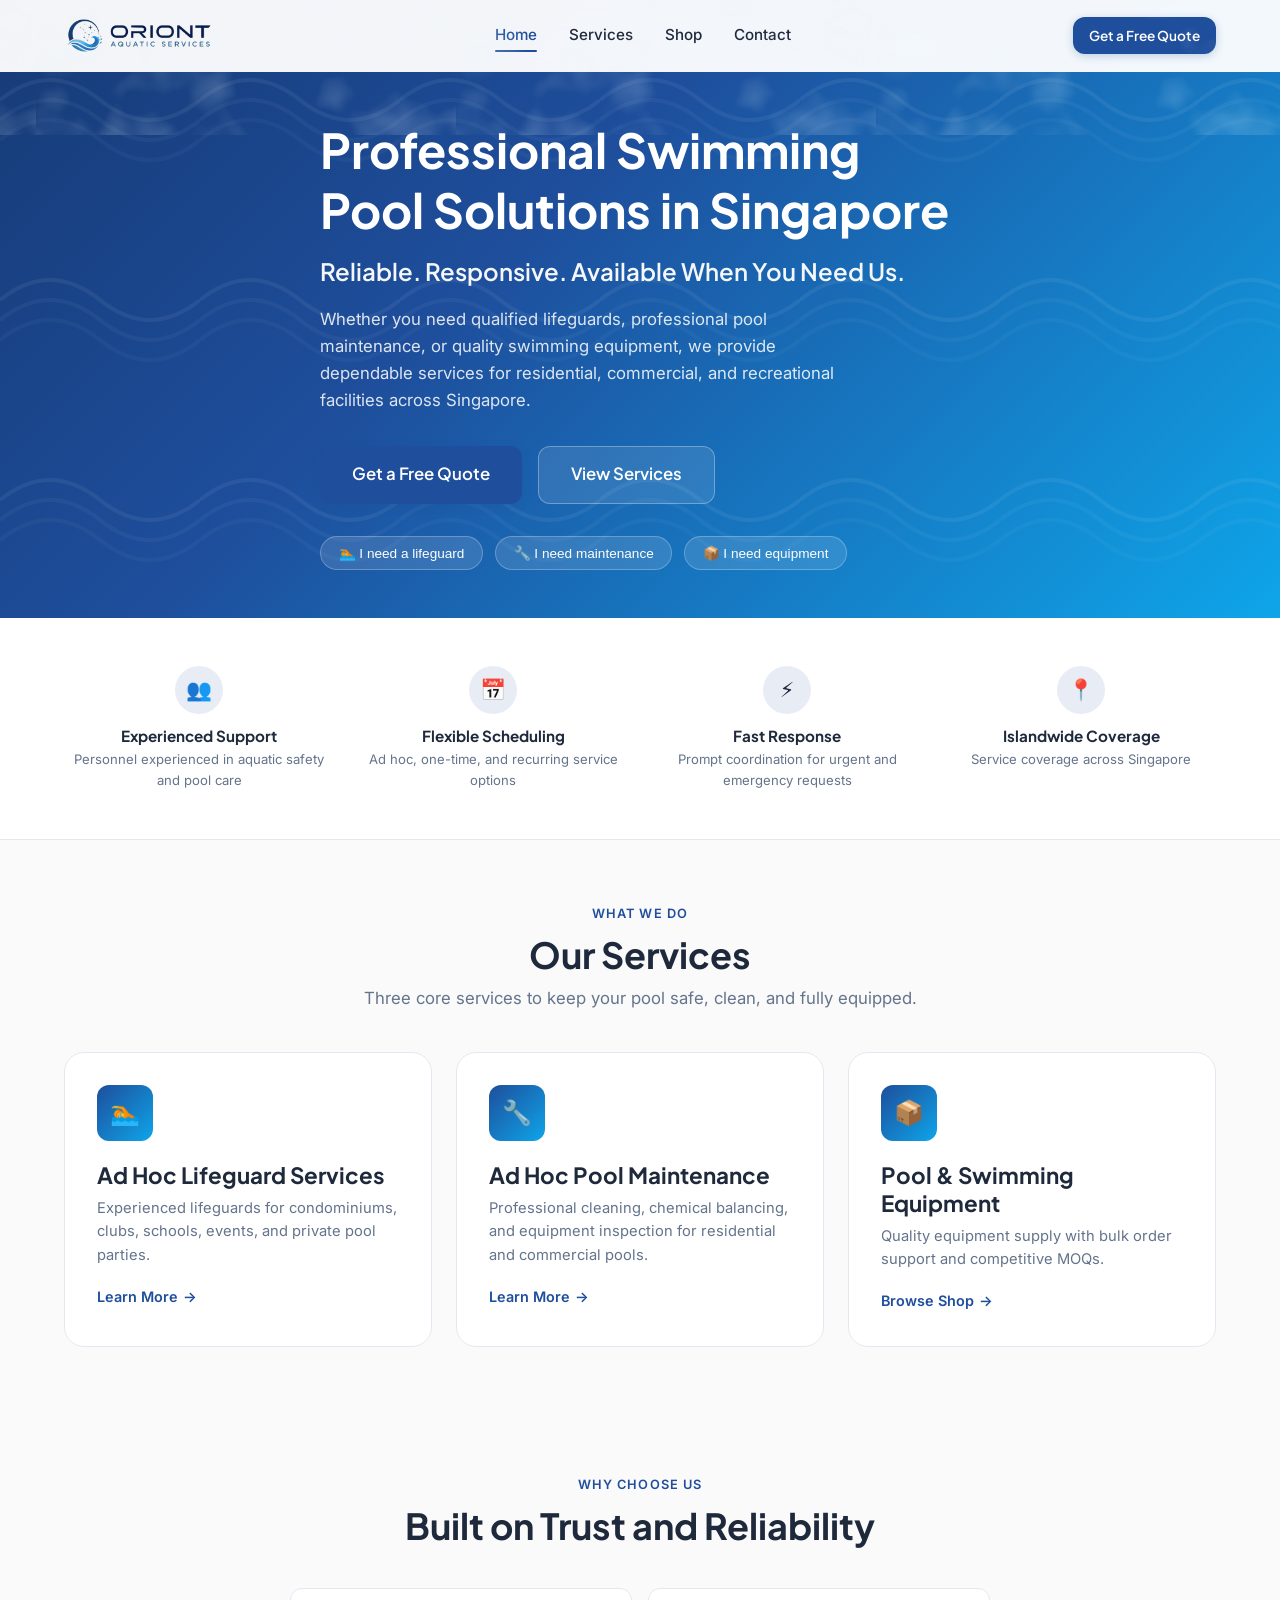
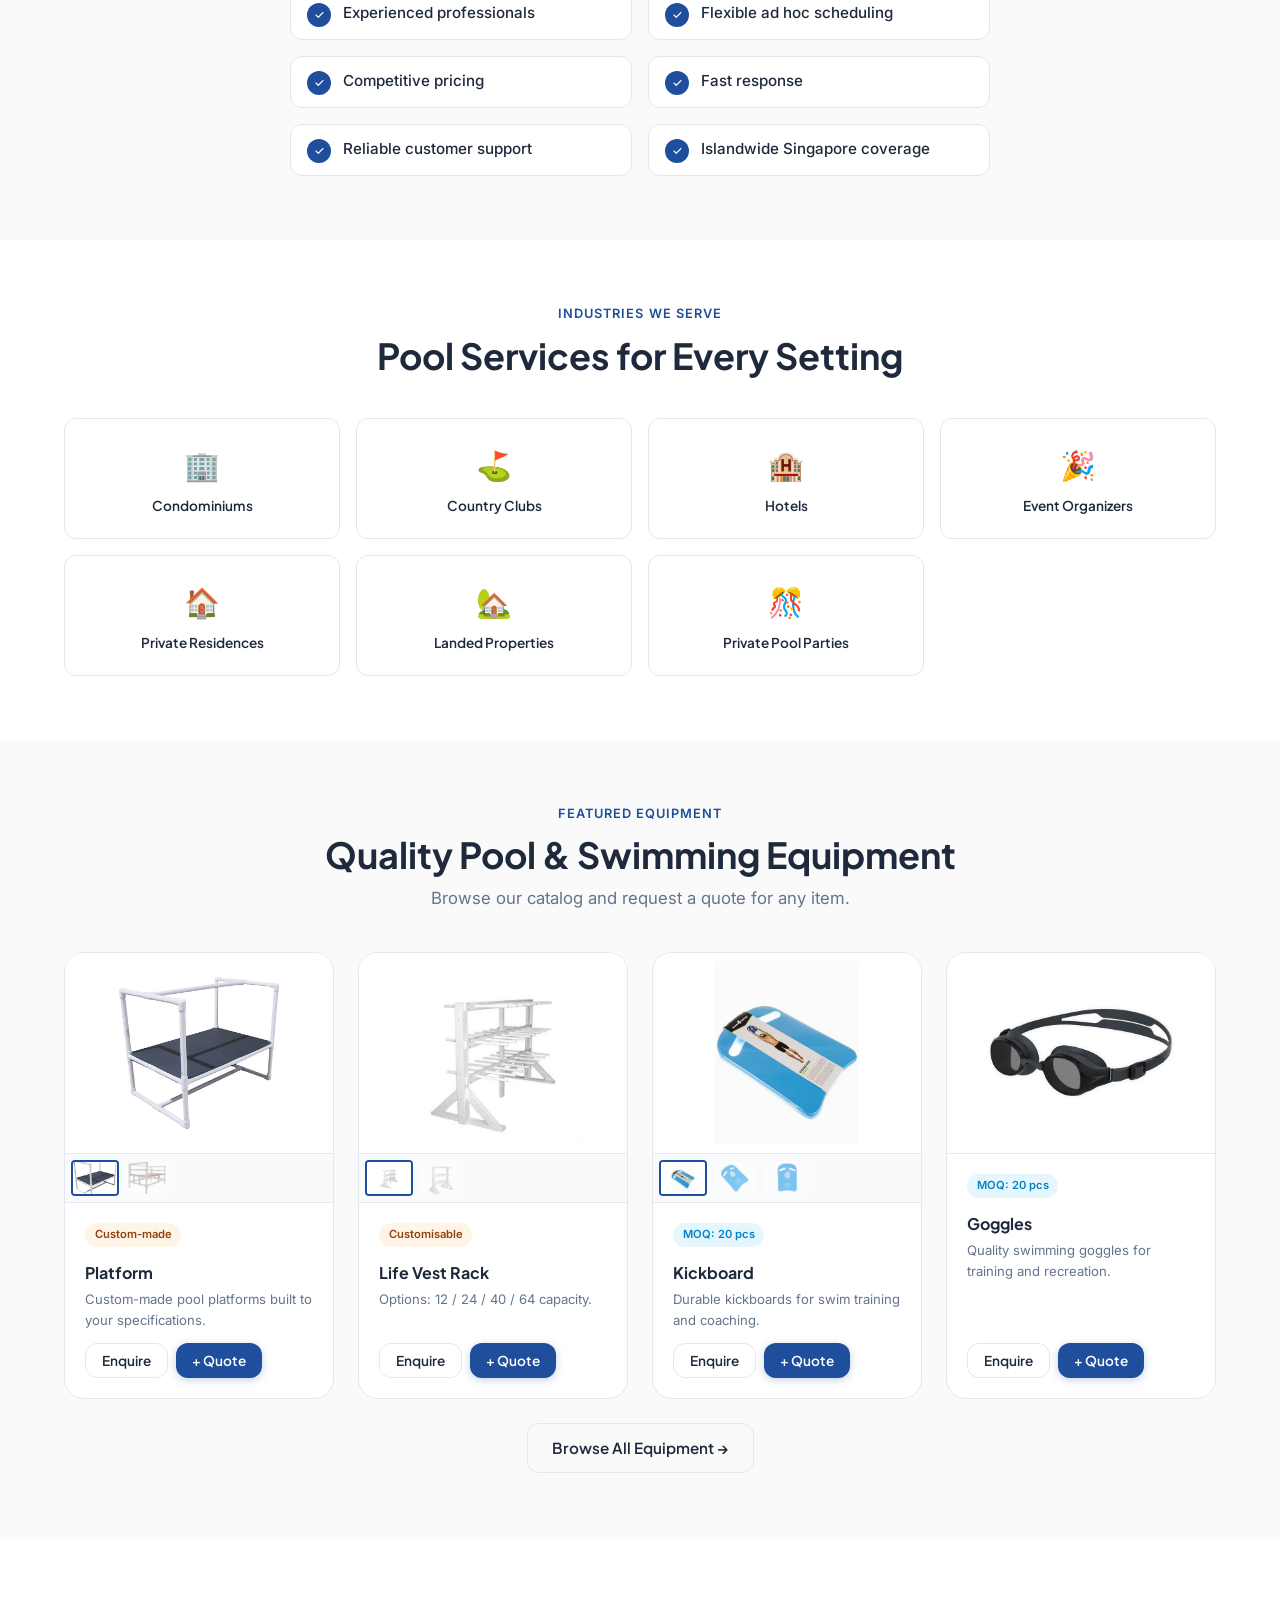
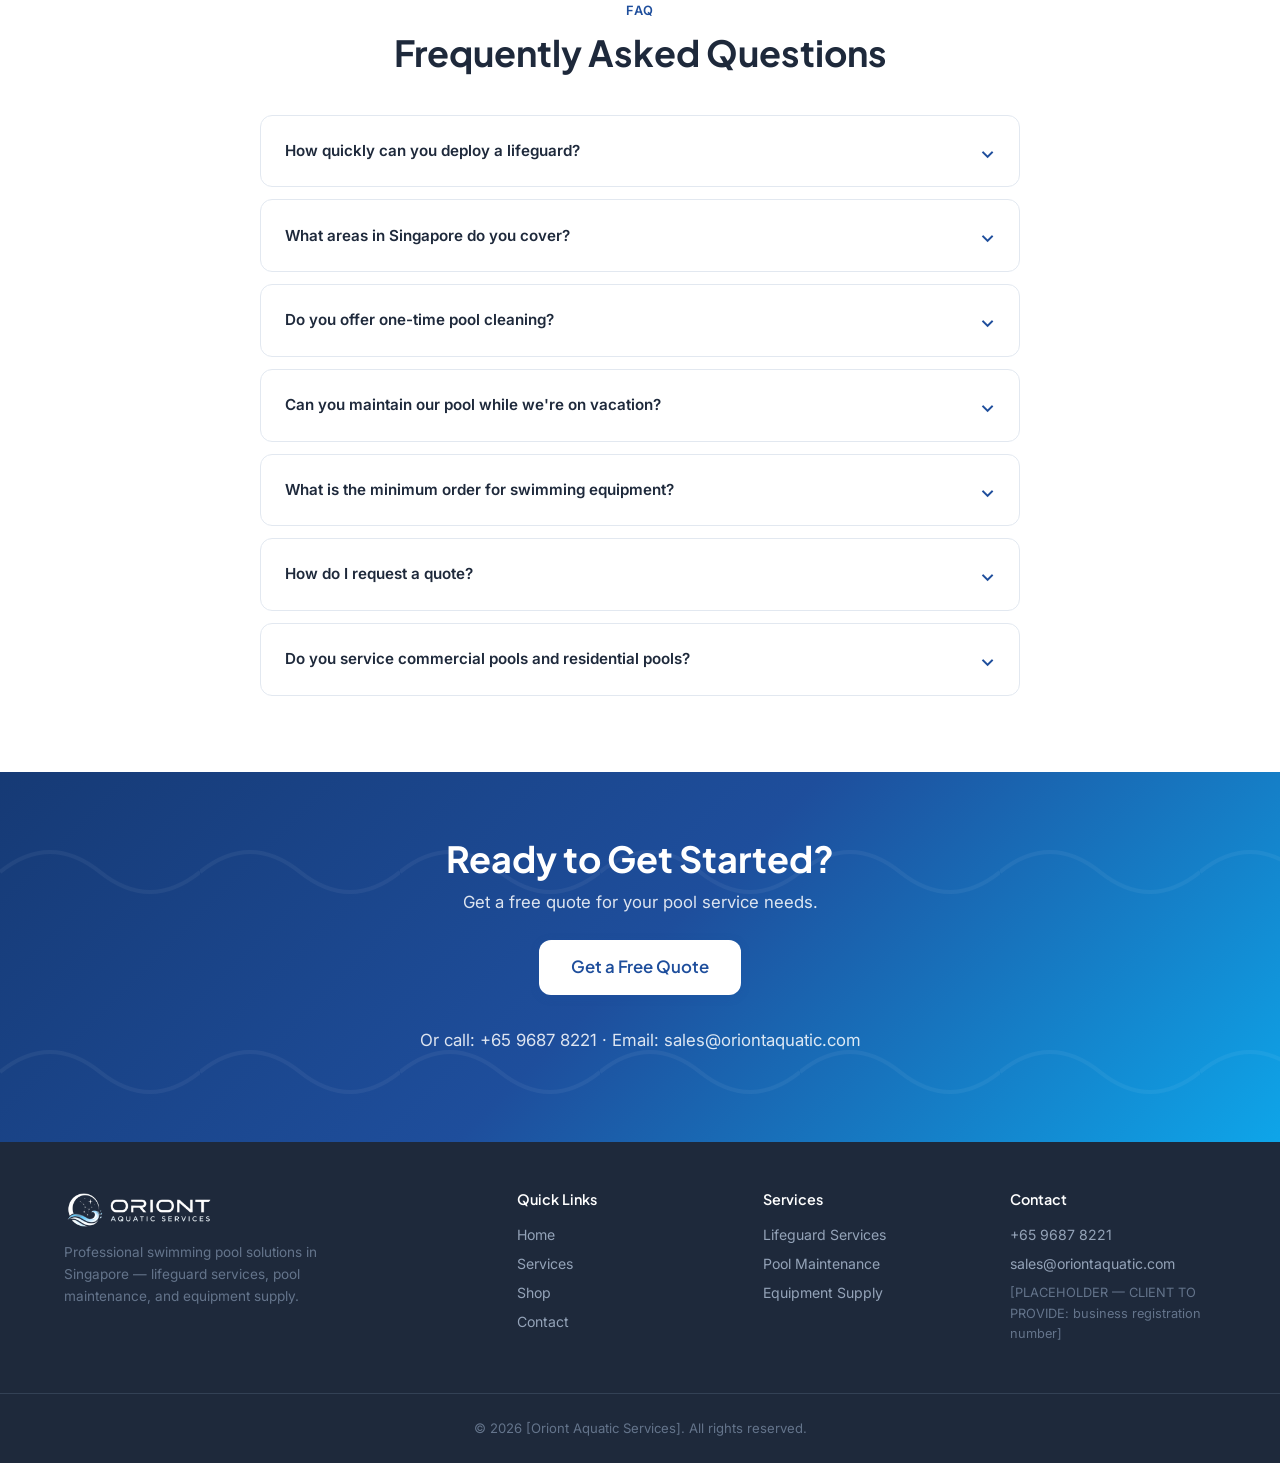
==== commit 6025811c: "Remove hero image placeholder box from homepage (cover page insert option) Client requested removal." ====
--- a/index.html
+++ b/index.html
@@ -59,9 +59,6 @@
         <button class="service-chip" data-service="equipment">📦 I need equipment</button>
       </div>
     </div>
-    <div class="hero-image-placeholder">
-      <span>[PLACEHOLDER — CLIENT TO PROVIDE: hero pool photo — wide landscape shot of a clean swimming pool]</span>
-    </div>
   </div>
 </section>
 
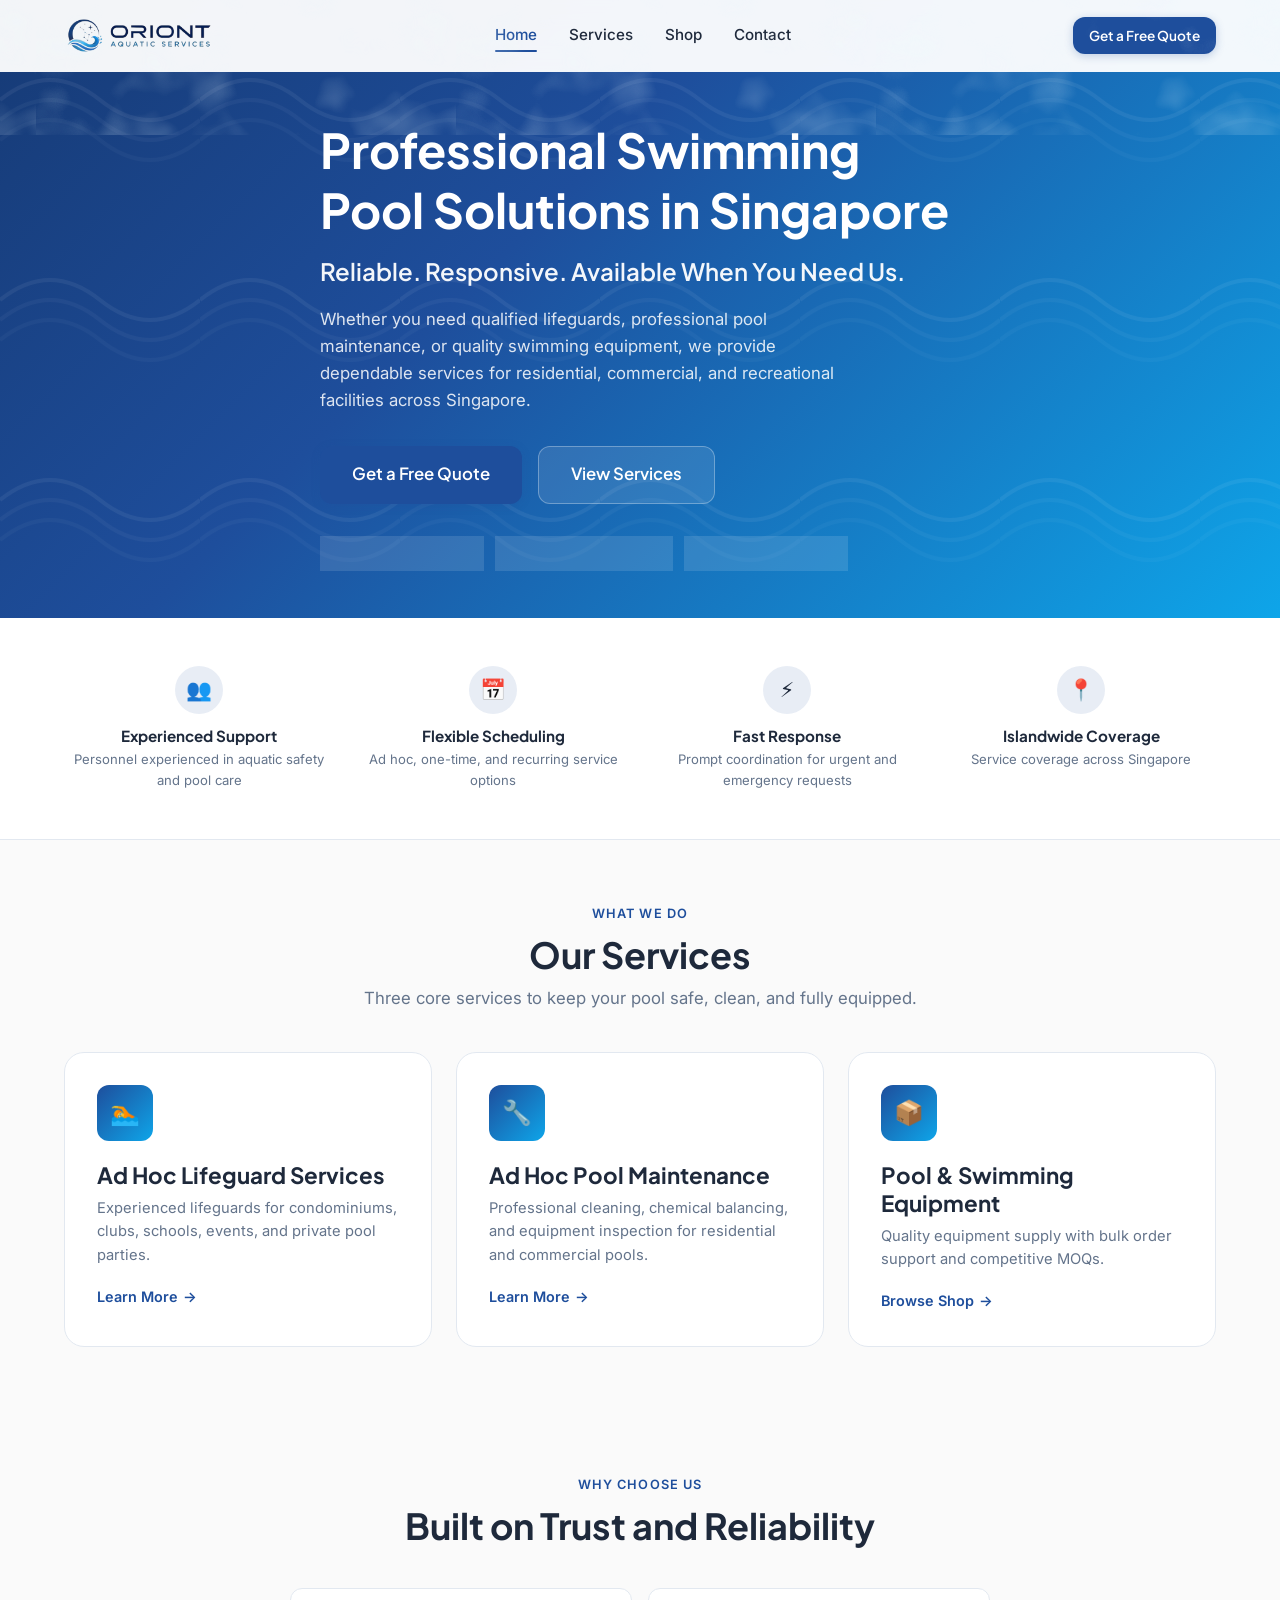
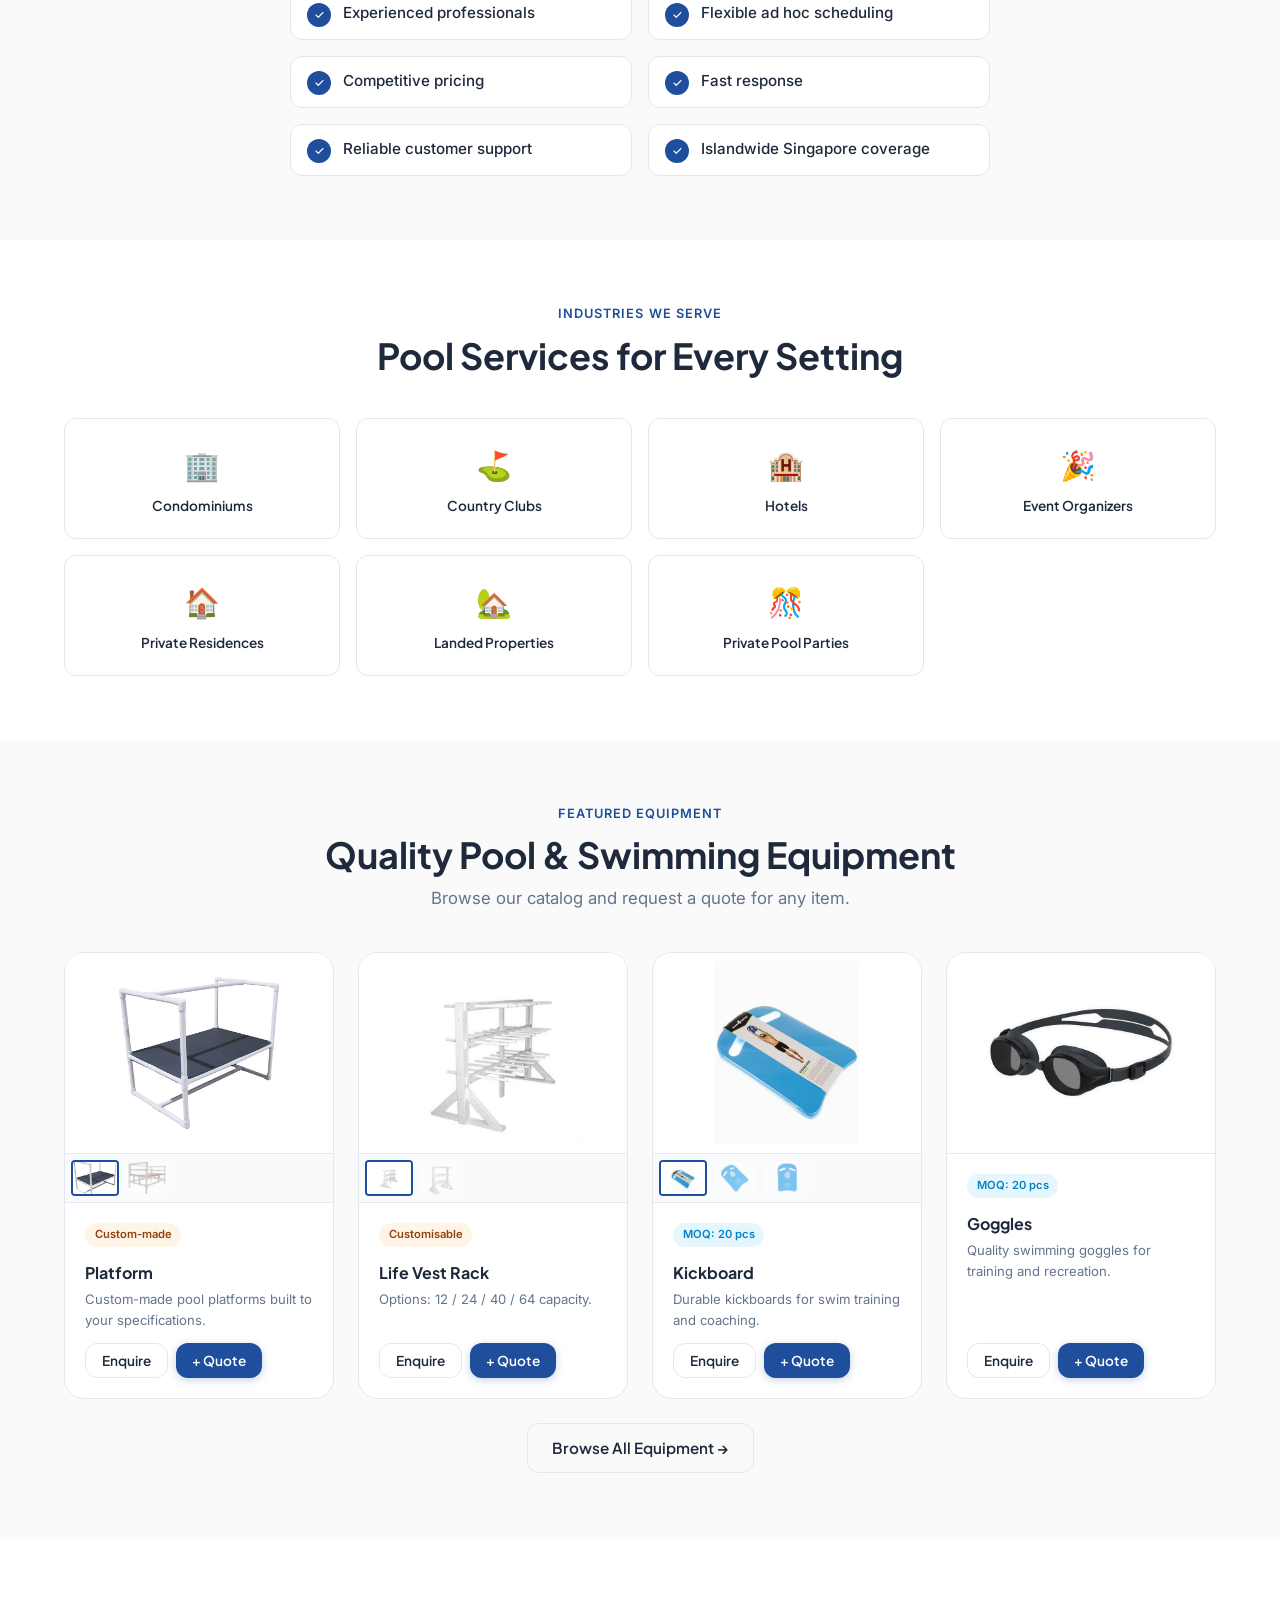
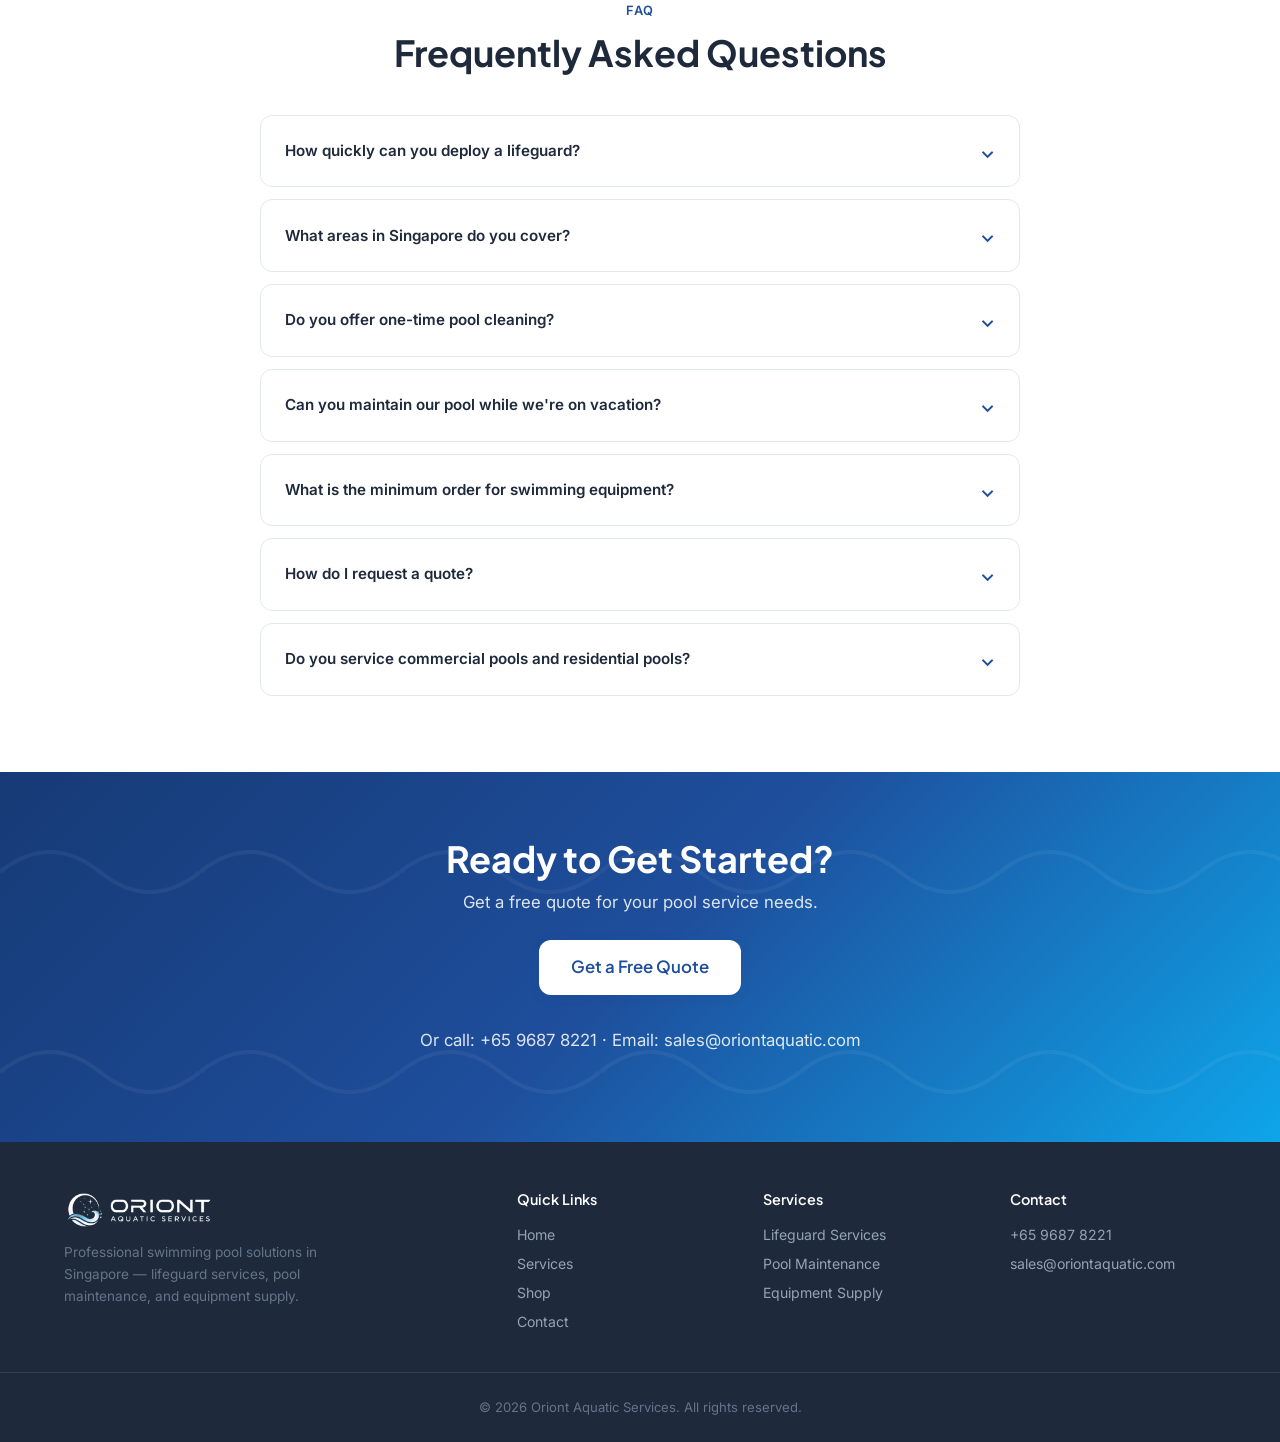
==== commit 3e8f7d03: "Remove business registration placeholder from all footers, remove brackets from copyright - Deleted " ====
--- a/index.html
+++ b/index.html
@@ -342,11 +342,10 @@
       <a href="tel:+6596878221">+65 9687 8221</a>
       
       <a href="mailto:sales@oriontaquatic.com">sales@oriontaquatic.com</a>
-      <p style="color:#64748B;font-size:0.8rem;margin-top:0.5rem;">[PLACEHOLDER — CLIENT TO PROVIDE: business registration number]</p>
     </div>
   </div>
   <div class="footer-bottom">
-    © 2026 [Oriont Aquatic Services]. All rights reserved.
+    © 2026 Oriont Aquatic Services. All rights reserved.
   </div>
 </footer>
 
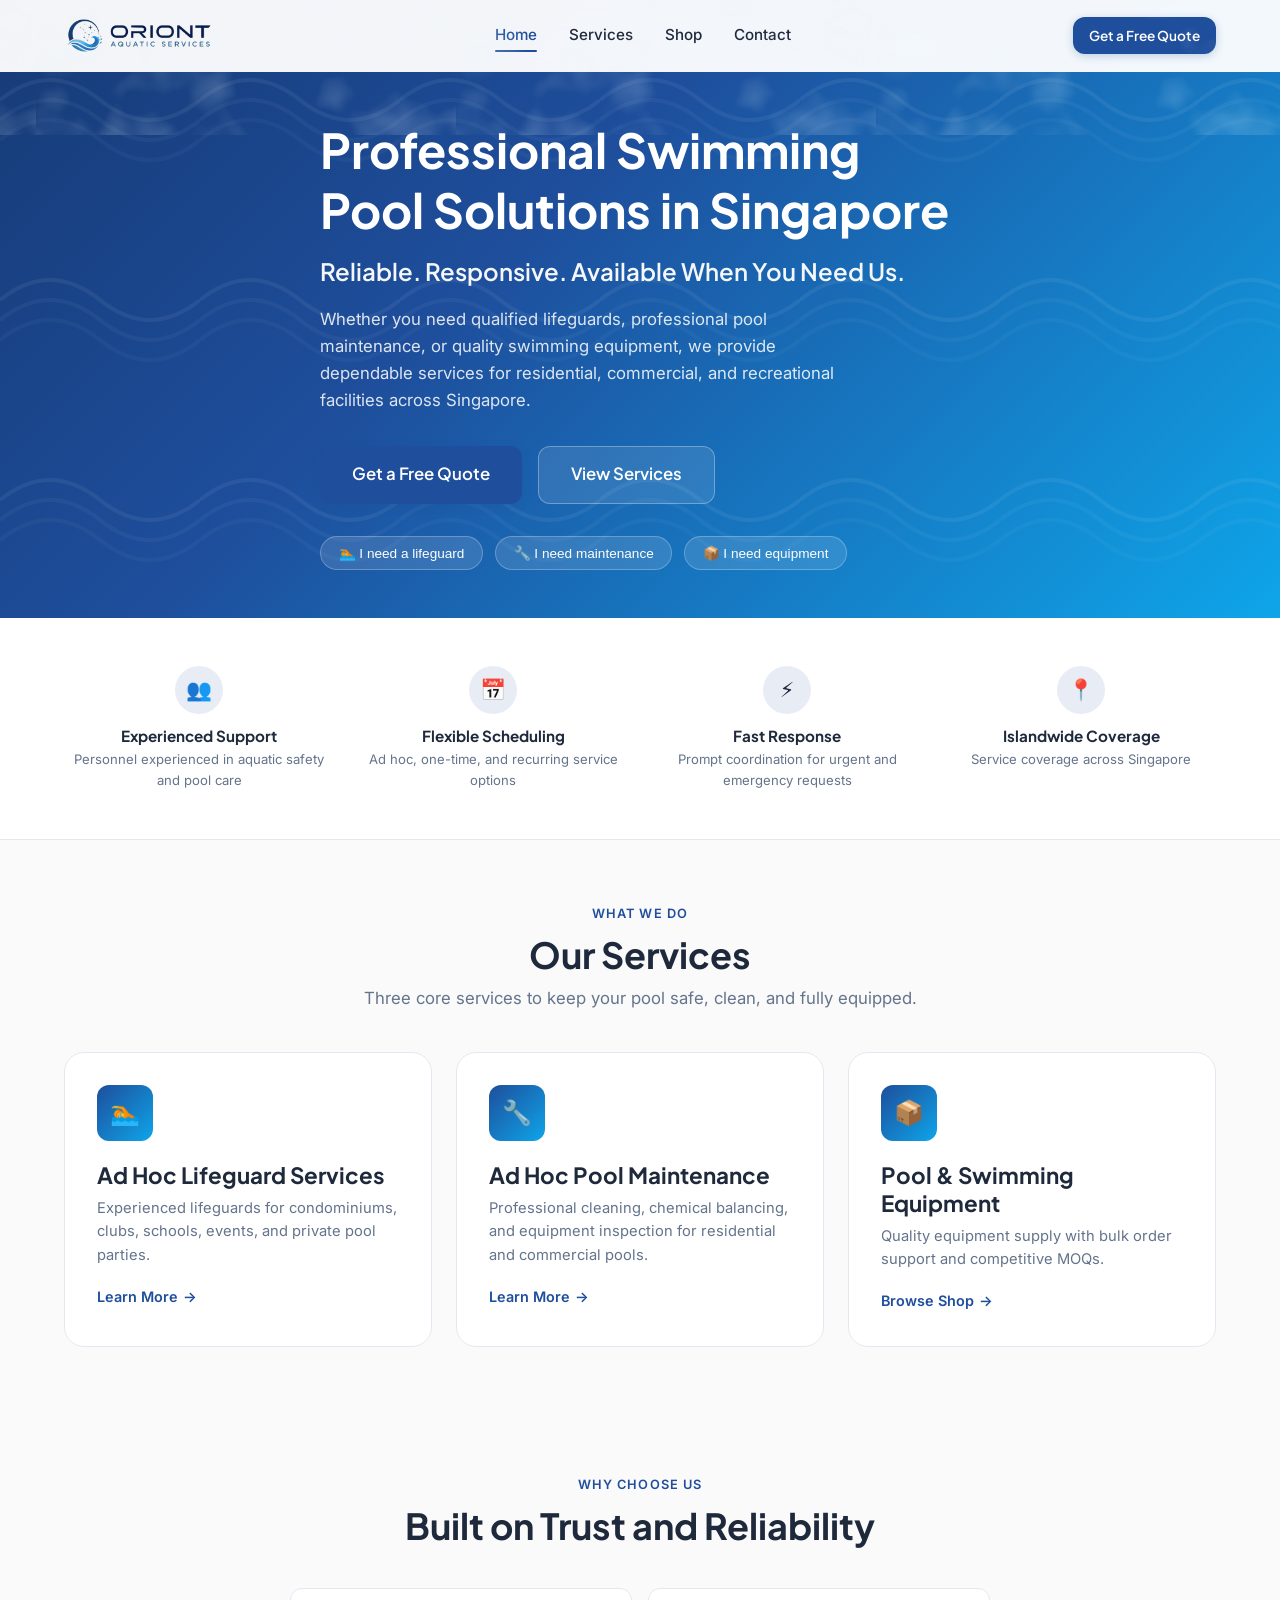
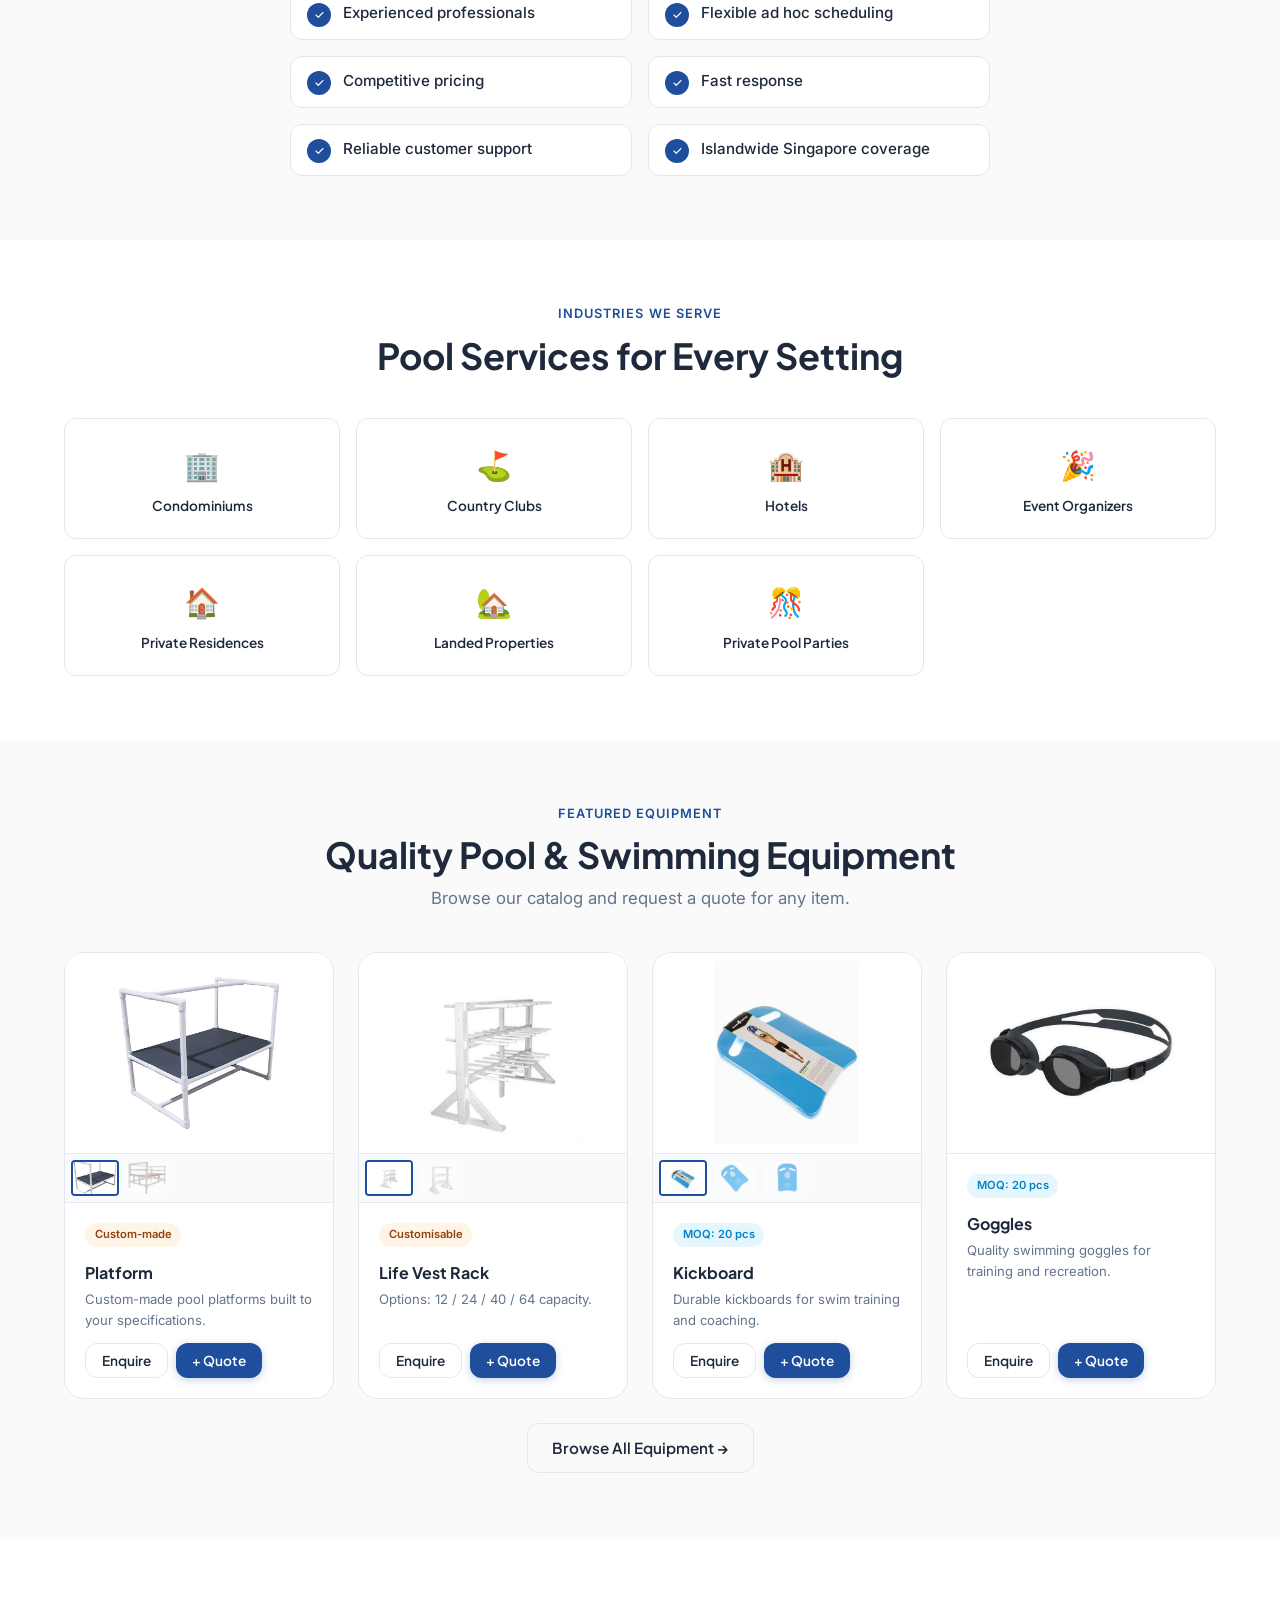
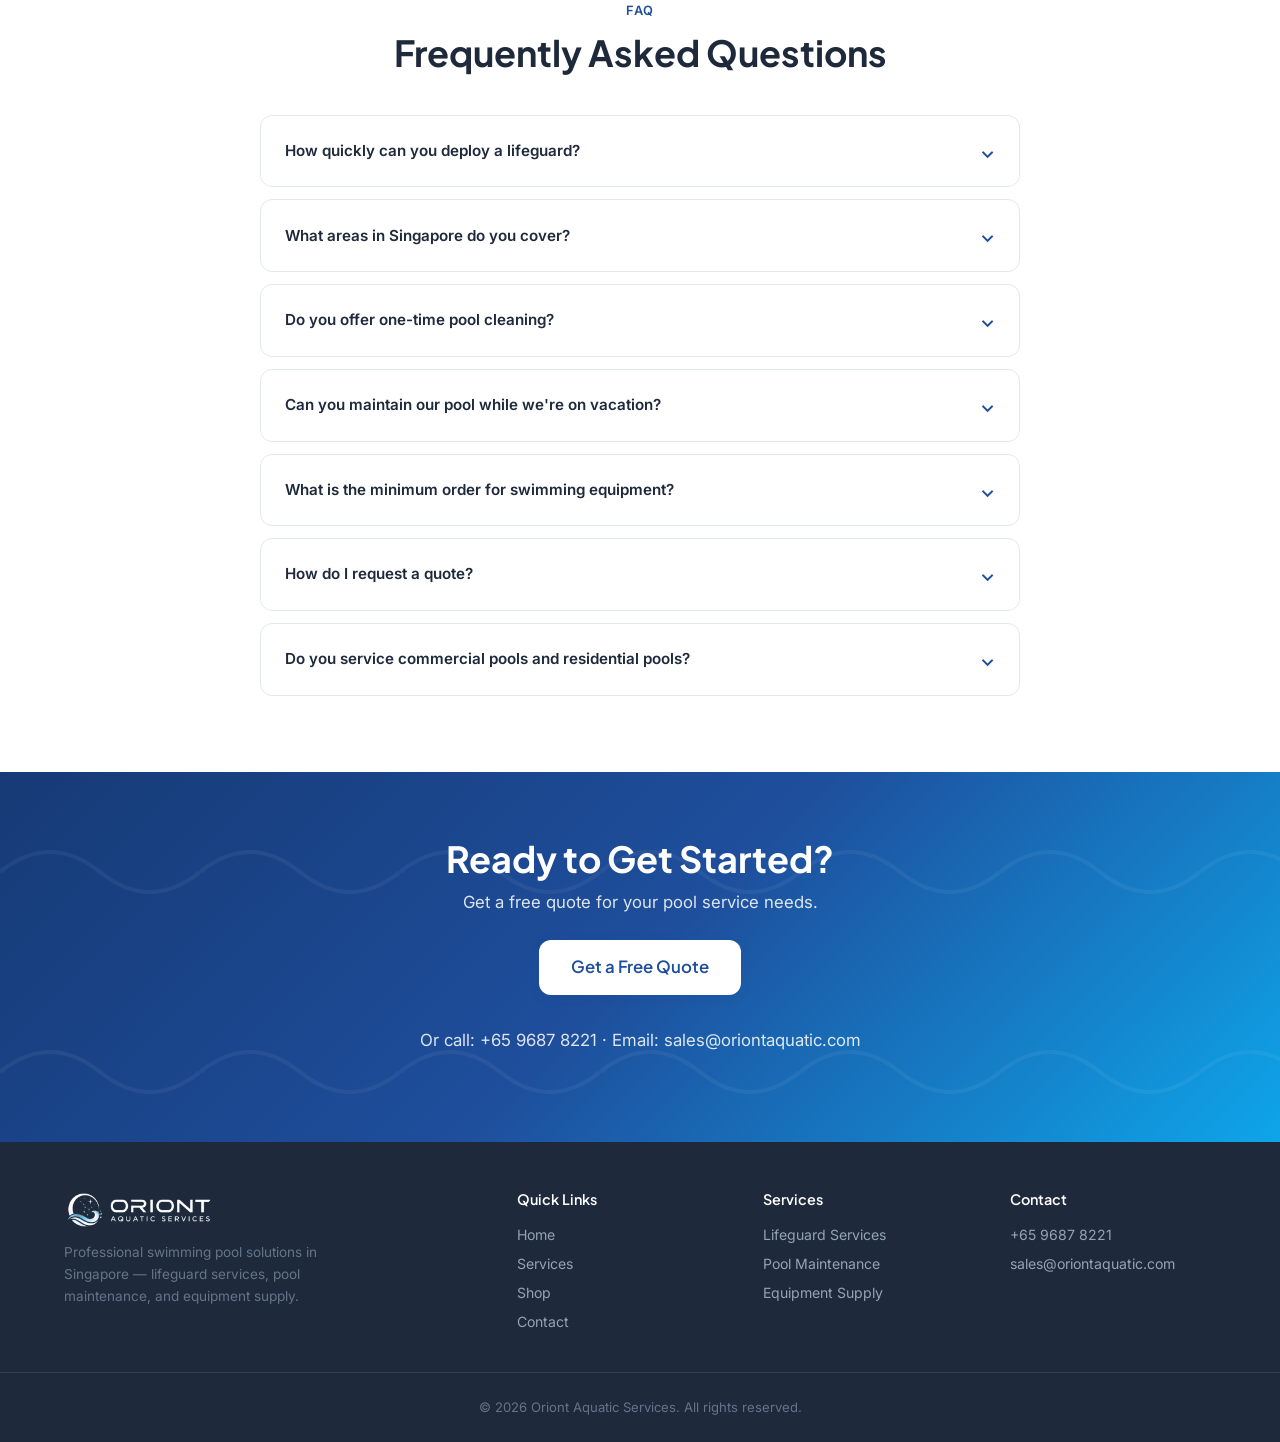
==== commit 29a8e1f7: "Remove brackets from business name in LocalBusiness schema - "name" is now "Oriont Aquatic Services"" ====
--- a/index.html
+++ b/index.html
@@ -14,7 +14,7 @@
   {
     "@context": "https://schema.org",
     "@type": "LocalBusiness",
-    "name": "[Oriont Aquatic Services]",
+    "name": "Oriont Aquatic Services",
     "description": "Professional swimming pool solutions in Singapore — lifeguard services, pool maintenance, and equipment supply.",
     "areaServed": "Singapore"
   }
